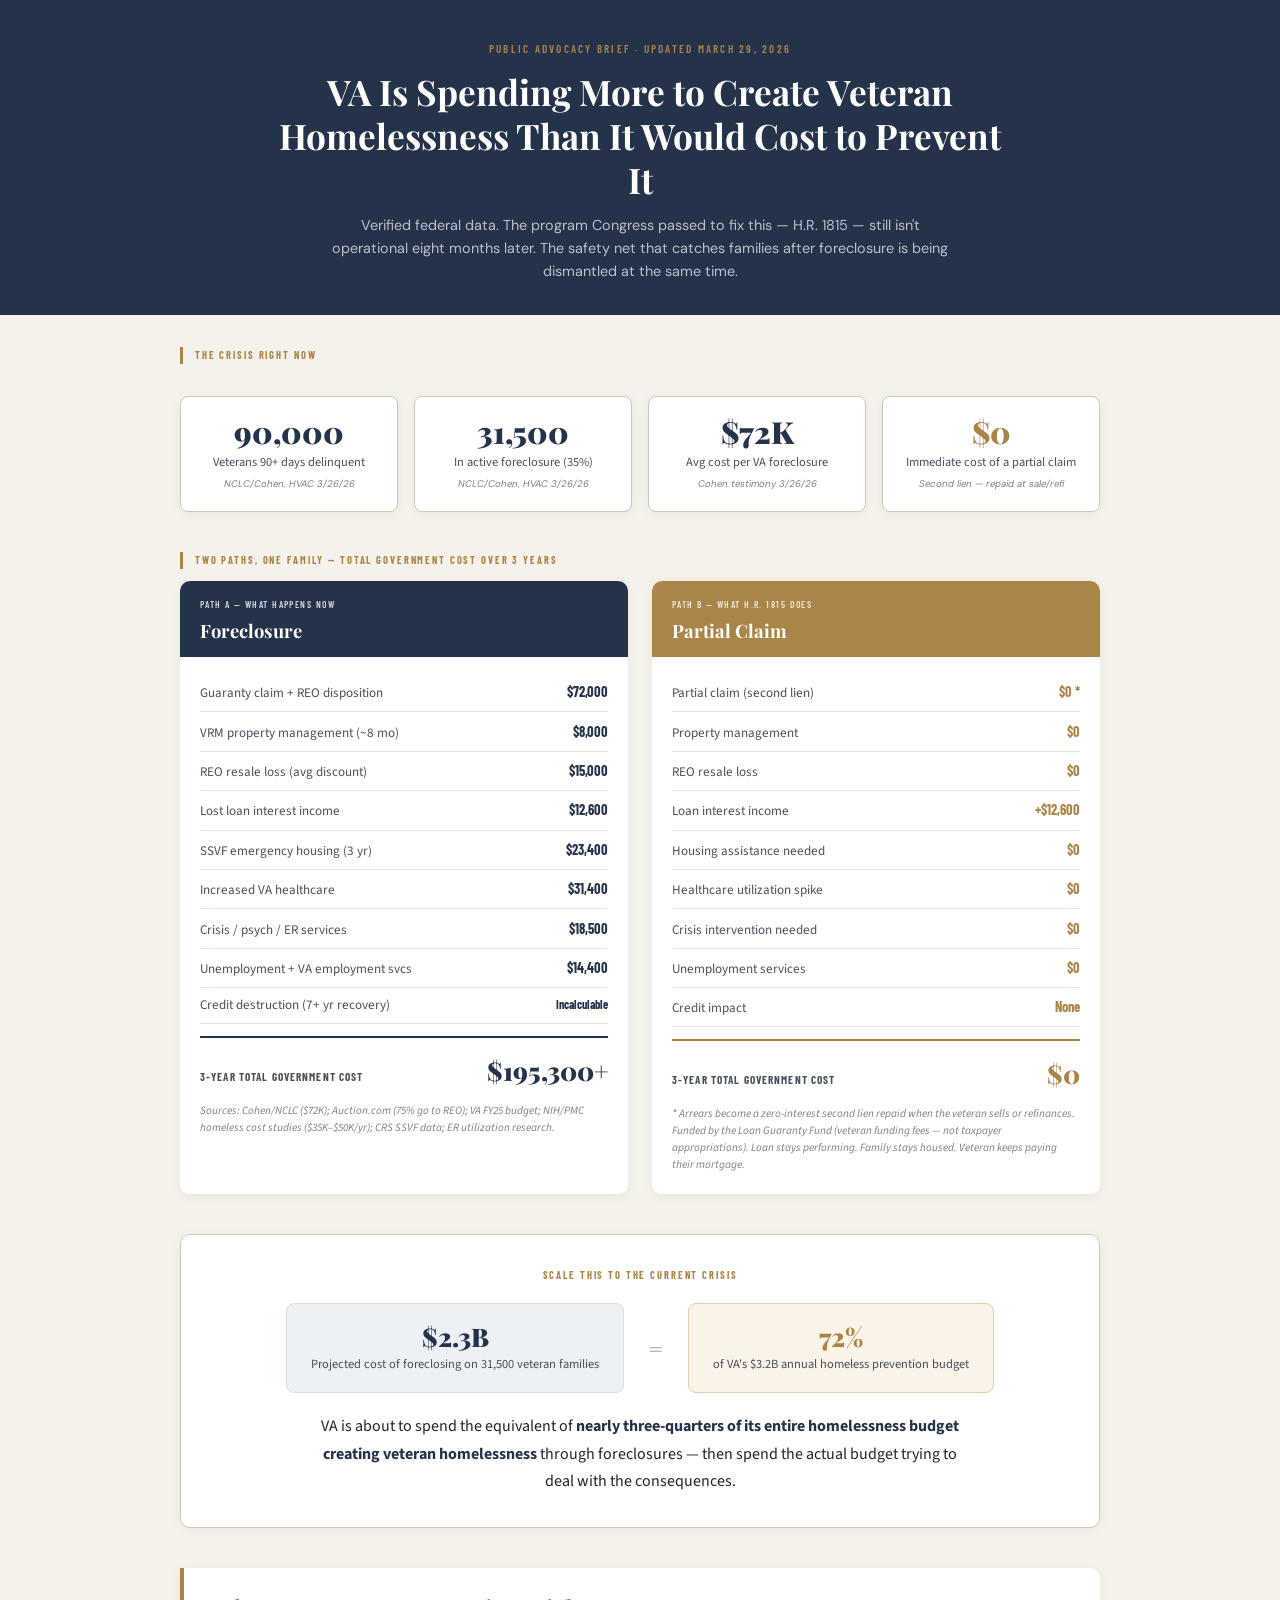
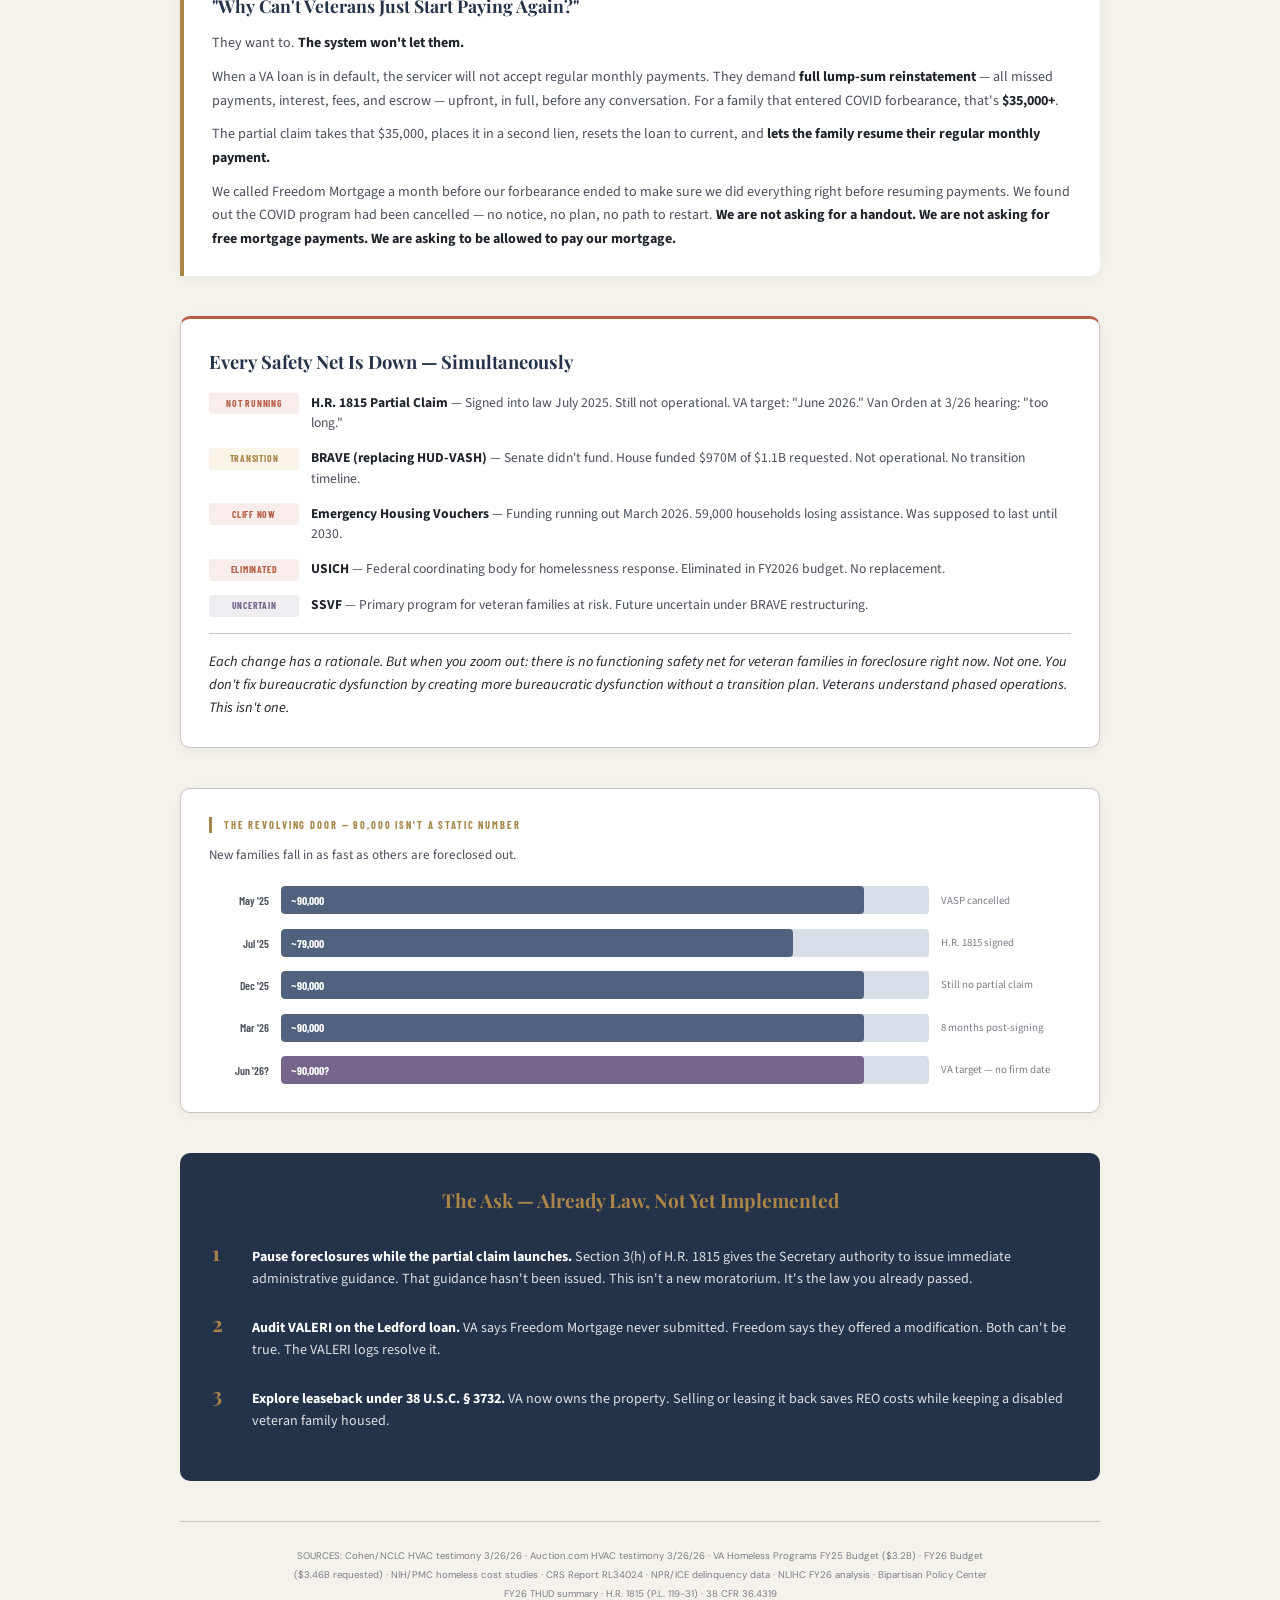
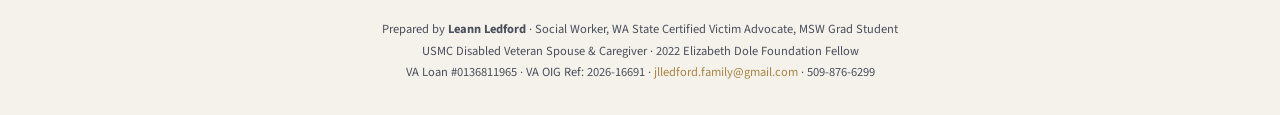
==== fiscal-dashboard.html @ ce1d8ad4 "Add fiscal analysis dashboard and README" ====
<!DOCTYPE html>
<html lang="en">
<head>
<meta charset="UTF-8">
<meta name="viewport" content="width=device-width, initial-scale=1.0">
<title>The Real Cost of VA Foreclosure — Fiscal Analysis</title>
<link href="https://fonts.googleapis.com/css2?family=Playfair+Display:wght@400;700;900&family=Source+Sans+3:wght@400;600;700&family=Barlow+Condensed:wght@500;600;700&family=DM+Sans:wght@400;500;600&display=swap" rel="stylesheet">
<style>
:root {
  /* ChatGPT-recommended palette */
  --bg: #F5F2EB;           /* Warm Paper */
  --white: #FFFFFF;
  --navy: #24324A;          /* Ink Navy */
  --slate: #50627D;         /* Slate */
  --charcoal: #1F232B;      /* Charcoal */
  --plum: #75658A;          /* Dusty Plum */
  --rust: #B65C44;          /* Rust */
  --ochre: #A98547;         /* Ochre */
  --mist: #D8DEE8;          /* Mist */

  /* Derived */
  --text: var(--charcoal);
  --text-mid: #4A4F5C;
  --text-muted: #7A7E88;
  --border: #CCC7BB;
  --card-shadow: 0 2px 12px rgba(0,0,0,0.05);
  --rust-bg: #F8EDEA;
  --ochre-bg: #F9F3E8;
  --plum-bg: #EFEDF2;
  --mist-bg: #EDF0F5;
}
* { margin: 0; padding: 0; box-sizing: border-box; }
body { background: var(--bg); color: var(--text); font-family: 'Source Sans 3', sans-serif; line-height: 1.6; }

/* HEADER */
.header { background: var(--navy); color: white; padding: 2.5rem 1.5rem 2rem; text-align: center; }
.header-kicker { font-family: 'Barlow Condensed', sans-serif; font-size: 0.7rem; font-weight: 600; letter-spacing: 0.2em; text-transform: uppercase; color: var(--ochre); margin-bottom: 0.75rem; }
.header h1 { font-family: 'Playfair Display', serif; font-size: clamp(1.5rem, 3.5vw, 2.2rem); font-weight: 700; line-height: 1.25; max-width: 750px; margin: 0 auto 0.75rem; }
.header-sub { font-family: 'DM Sans', sans-serif; font-size: 0.9rem; color: rgba(255,255,255,0.7); max-width: 620px; margin: 0 auto; }

.container { max-width: 960px; margin: 0 auto; padding: 0 1.25rem; }

.section-label { font-family: 'Barlow Condensed', sans-serif; font-size: 0.65rem; font-weight: 700; letter-spacing: 0.18em; text-transform: uppercase; color: var(--ochre); border-left: 3px solid var(--ochre); padding-left: 0.75rem; margin-bottom: 0.75rem; }

/* STAT CARDS */
.stats-row { display: grid; grid-template-columns: repeat(4, 1fr); gap: 1rem; margin: 2rem 0; }
@media (max-width: 700px) { .stats-row { grid-template-columns: 1fr 1fr; } }
.stat-card { background: var(--white); border: 1px solid var(--border); border-radius: 8px; padding: 1.25rem 1rem; text-align: center; box-shadow: var(--card-shadow); }
.stat-num { font-family: 'Playfair Display', serif; font-size: 1.9rem; font-weight: 900; line-height: 1; margin-bottom: 0.4rem; color: var(--navy); }
.stat-card.highlight .stat-num { color: var(--ochre); }
.stat-desc { font-size: 0.78rem; color: var(--text-mid); line-height: 1.3; }
.stat-src { font-family: 'DM Sans', sans-serif; font-size: 0.6rem; color: var(--text-muted); margin-top: 0.4rem; font-style: italic; }

/* COMPARISON */
.compare-section { margin: 2.5rem 0; }
.compare-grid { display: grid; grid-template-columns: 1fr 1fr; gap: 1.5rem; }
@media (max-width: 700px) { .compare-grid { grid-template-columns: 1fr; } }

.path-card { background: var(--white); border-radius: 10px; box-shadow: var(--card-shadow); overflow: hidden; }
.path-header { padding: 1rem 1.25rem 0.75rem; color: white; }
.path-header.path-a { background: var(--navy); }
.path-header.path-b { background: var(--ochre); }
.path-header-label { font-family: 'Barlow Condensed', sans-serif; font-size: 0.6rem; font-weight: 600; letter-spacing: 0.15em; text-transform: uppercase; opacity: 0.8; }
.path-header h3 { font-family: 'Playfair Display', serif; font-size: 1.15rem; font-weight: 700; margin-top: 0.2rem; }

.path-body { padding: 1rem 1.25rem 1.25rem; }
.line-item { display: flex; justify-content: space-between; align-items: baseline; padding: 0.45rem 0; border-bottom: 1px solid #E8E4DB; font-size: 0.82rem; }
.line-item:last-of-type { border-bottom: none; }
.line-label { color: var(--text-mid); flex: 1; padding-right: 0.5rem; }
.line-val { font-family: 'Barlow Condensed', sans-serif; font-weight: 700; font-size: 0.9rem; white-space: nowrap; color: var(--navy); }
.line-val.solution { color: var(--ochre); }

.path-total { margin-top: 0.75rem; padding-top: 0.75rem; display: flex; justify-content: space-between; align-items: baseline; border-top: 2px solid var(--navy); }
.path-total.solution-border { border-top-color: var(--ochre); }
.total-label { font-family: 'Barlow Condensed', sans-serif; font-size: 0.7rem; font-weight: 700; letter-spacing: 0.1em; text-transform: uppercase; color: var(--text-mid); }
.total-num { font-family: 'Playfair Display', serif; font-size: 1.6rem; font-weight: 900; color: var(--navy); }
.total-num.alt { color: var(--ochre); }

.path-note { margin-top: 0.75rem; font-size: 0.7rem; color: var(--text-muted); line-height: 1.5; font-style: italic; }

/* SCALE */
.scale-card { background: var(--white); border: 1px solid var(--border); border-radius: 10px; padding: 2rem; margin: 2.5rem 0; text-align: center; box-shadow: var(--card-shadow); }
.scale-row { display: flex; align-items: center; justify-content: center; gap: 1.5rem; margin: 1.25rem 0; flex-wrap: wrap; }
.scale-box { padding: 1.25rem 1.5rem; border-radius: 8px; min-width: 200px; }
.scale-box.cost { background: var(--mist-bg); border: 1px solid var(--mist); }
.scale-box.budget { background: var(--ochre-bg); border: 1px solid #E0CFA8; }
.scale-box .stat-num { font-size: 1.6rem; }
.scale-box.cost .stat-num { color: var(--navy); }
.scale-box.budget .stat-num { color: var(--ochre); }
.scale-box .stat-desc { margin-top: 0.3rem; font-size: 0.78rem; color: var(--text-mid); }
.scale-equals { font-family: 'Playfair Display', serif; font-size: 1.5rem; color: var(--text-muted); }
.scale-punchline { font-size: 1rem; color: var(--text); max-width: 640px; margin: 1rem auto 0; line-height: 1.7; }
.scale-punchline strong { color: var(--navy); }

/* CALLOUT */
.callout { background: var(--white); border-left: 4px solid var(--ochre); border-radius: 0 10px 10px 0; padding: 1.5rem 1.75rem; margin: 2.5rem 0; box-shadow: var(--card-shadow); }
.callout h3 { font-family: 'Playfair Display', serif; font-size: 1.1rem; color: var(--navy); margin-bottom: 0.75rem; }
.callout p { font-size: 0.88rem; color: var(--text-mid); line-height: 1.7; margin-bottom: 0.6rem; }
.callout p:last-child { margin-bottom: 0; }
.callout strong { color: var(--text); }

/* SAFETY NET COLLAPSE */
.collapse-card { background: var(--white); border: 1px solid var(--border); border-top: 3px solid var(--rust); border-radius: 10px; padding: 1.75rem; margin: 2.5rem 0; box-shadow: var(--card-shadow); }
.collapse-card h3 { font-family: 'Playfair Display', serif; font-size: 1.15rem; color: var(--navy); margin-bottom: 1rem; }
.collapse-item { display: flex; gap: 0.75rem; margin-bottom: 0.9rem; align-items: baseline; }
.collapse-status { font-family: 'Barlow Condensed', sans-serif; font-size: 0.6rem; font-weight: 700; letter-spacing: 0.08em; text-transform: uppercase; padding: 0.2rem 0.5rem; border-radius: 3px; white-space: nowrap; min-width: 90px; text-align: center; }
.status-critical { background: var(--rust-bg); color: var(--rust); }
.status-gap { background: var(--ochre-bg); color: var(--ochre); }
.status-uncertain { background: var(--plum-bg); color: var(--plum); }
.collapse-text { font-size: 0.85rem; color: var(--text-mid); line-height: 1.5; }
.collapse-text strong { color: var(--text); }
.collapse-bottom { margin-top: 1rem; padding-top: 1rem; border-top: 1px solid var(--border); font-size: 0.9rem; color: var(--text); line-height: 1.6; font-style: italic; }

/* REVOLVING DOOR */
.revolving-card { background: var(--white); border: 1px solid var(--border); border-radius: 10px; padding: 1.75rem; margin: 2.5rem 0; box-shadow: var(--card-shadow); }
.bar-row { display: flex; align-items: center; gap: 0.75rem; margin-bottom: 0.9rem; }
.bar-row:last-child { margin-bottom: 0; }
.bar-date { font-family: 'Barlow Condensed', sans-serif; font-size: 0.72rem; font-weight: 600; color: var(--text-mid); min-width: 60px; text-align: right; }
.bar-track { flex: 1; height: 28px; background: var(--mist); border-radius: 4px; overflow: hidden; }
.bar-fill { height: 100%; border-radius: 4px; display: flex; align-items: center; padding-left: 0.6rem; font-family: 'Barlow Condensed', sans-serif; font-size: 0.72rem; font-weight: 700; color: var(--white); background: var(--slate); }
.bar-fill.pending { background: var(--plum); }
.bar-event { font-size: 0.68rem; color: var(--text-muted); min-width: 130px; }

/* THE ASK */
.ask-card { background: var(--navy); color: white; border-radius: 10px; padding: 2rem; margin: 2.5rem 0; }
.ask-card h3 { font-family: 'Playfair Display', serif; font-size: 1.2rem; color: var(--ochre); margin-bottom: 1.25rem; text-align: center; }
.ask-item { display: flex; gap: 0.75rem; margin-bottom: 1rem; align-items: baseline; }
.ask-num { font-family: 'Playfair Display', serif; font-size: 1.3rem; font-weight: 700; color: var(--ochre); min-width: 1.75rem; }
.ask-text { font-size: 0.88rem; color: rgba(255,255,255,0.85); line-height: 1.6; }
.ask-text strong { color: var(--white); }

/* FOOTER */
.footer { border-top: 1px solid var(--border); margin-top: 2.5rem; padding: 1.5rem 0 2rem; text-align: center; }
.footer-sources { font-family: 'DM Sans', sans-serif; font-size: 0.6rem; color: var(--text-muted); line-height: 2; max-width: 700px; margin: 0 auto 1rem; }
.footer-id { font-size: 0.78rem; color: var(--text-mid); line-height: 1.7; }
.footer-id a { color: var(--ochre); text-decoration: none; }
</style>
</head>
<body>

<div class="header">
  <div class="header-kicker">Public Advocacy Brief · Updated March 29, 2026</div>
  <h1>VA Is Spending More to Create Veteran Homelessness Than It Would Cost to Prevent It</h1>
  <p class="header-sub">Verified federal data. The program Congress passed to fix this — H.R. 1815 — still isn't operational eight months later. The safety net that catches families after foreclosure is being dismantled at the same time.</p>
</div>

<div class="container">

  <div class="section-label" style="margin-top:2rem">The Crisis Right Now</div>
  <div class="stats-row">
    <div class="stat-card"><div class="stat-num">90,000</div><div class="stat-desc">Veterans 90+ days delinquent</div><div class="stat-src">NCLC/Cohen, HVAC 3/26/26</div></div>
    <div class="stat-card"><div class="stat-num">31,500</div><div class="stat-desc">In active foreclosure (35%)</div><div class="stat-src">NCLC/Cohen, HVAC 3/26/26</div></div>
    <div class="stat-card"><div class="stat-num">$72K</div><div class="stat-desc">Avg cost per VA foreclosure</div><div class="stat-src">Cohen testimony 3/26/26</div></div>
    <div class="stat-card highlight"><div class="stat-num">$0</div><div class="stat-desc">Immediate cost of a partial claim</div><div class="stat-src">Second lien — repaid at sale/refi</div></div>
  </div>

  <div class="compare-section">
    <div class="section-label">Two Paths, One Family — Total Government Cost Over 3 Years</div>
    <div class="compare-grid">
      <div class="path-card">
        <div class="path-header path-a"><div class="path-header-label">Path A — What Happens Now</div><h3>Foreclosure</h3></div>
        <div class="path-body">
          <div class="line-item"><span class="line-label">Guaranty claim + REO disposition</span><span class="line-val">$72,000</span></div>
          <div class="line-item"><span class="line-label">VRM property management (~8 mo)</span><span class="line-val">$8,000</span></div>
          <div class="line-item"><span class="line-label">REO resale loss (avg discount)</span><span class="line-val">$15,000</span></div>
          <div class="line-item"><span class="line-label">Lost loan interest income</span><span class="line-val">$12,600</span></div>
          <div class="line-item"><span class="line-label">SSVF emergency housing (3 yr)</span><span class="line-val">$23,400</span></div>
          <div class="line-item"><span class="line-label">Increased VA healthcare</span><span class="line-val">$31,400</span></div>
          <div class="line-item"><span class="line-label">Crisis / psych / ER services</span><span class="line-val">$18,500</span></div>
          <div class="line-item"><span class="line-label">Unemployment + VA employment svcs</span><span class="line-val">$14,400</span></div>
          <div class="line-item"><span class="line-label">Credit destruction (7+ yr recovery)</span><span class="line-val" style="font-size:0.75rem">Incalculable</span></div>
          <div class="path-total"><span class="total-label">3-Year Total Government Cost</span><span class="total-num">$195,300+</span></div>
          <p class="path-note">Sources: Cohen/NCLC ($72K); Auction.com (75% go to REO); VA FY25 budget; NIH/PMC homeless cost studies ($35K–$50K/yr); CRS SSVF data; ER utilization research.</p>
        </div>
      </div>
      <div class="path-card">
        <div class="path-header path-b"><div class="path-header-label">Path B — What H.R. 1815 Does</div><h3>Partial Claim</h3></div>
        <div class="path-body">
          <div class="line-item"><span class="line-label">Partial claim (second lien)</span><span class="line-val solution">$0 *</span></div>
          <div class="line-item"><span class="line-label">Property management</span><span class="line-val solution">$0</span></div>
          <div class="line-item"><span class="line-label">REO resale loss</span><span class="line-val solution">$0</span></div>
          <div class="line-item"><span class="line-label">Loan interest income</span><span class="line-val solution">+$12,600</span></div>
          <div class="line-item"><span class="line-label">Housing assistance needed</span><span class="line-val solution">$0</span></div>
          <div class="line-item"><span class="line-label">Healthcare utilization spike</span><span class="line-val solution">$0</span></div>
          <div class="line-item"><span class="line-label">Crisis intervention needed</span><span class="line-val solution">$0</span></div>
          <div class="line-item"><span class="line-label">Unemployment services</span><span class="line-val solution">$0</span></div>
          <div class="line-item"><span class="line-label">Credit impact</span><span class="line-val solution">None</span></div>
          <div class="path-total solution-border"><span class="total-label">3-Year Total Government Cost</span><span class="total-num alt">$0</span></div>
          <p class="path-note">* Arrears become a zero-interest second lien repaid when the veteran sells or refinances. Funded by the Loan Guaranty Fund (veteran funding fees — not taxpayer appropriations). Loan stays performing. Family stays housed. Veteran keeps paying their mortgage.</p>
        </div>
      </div>
    </div>
  </div>

  <div class="scale-card">
    <div class="section-label" style="border:none; padding:0; text-align:center">Scale This to the Current Crisis</div>
    <div class="scale-row">
      <div class="scale-box cost"><div class="stat-num">$2.3B</div><div class="stat-desc">Projected cost of foreclosing on 31,500 veteran families</div></div>
      <div class="scale-equals">=</div>
      <div class="scale-box budget"><div class="stat-num">72%</div><div class="stat-desc">of VA's $3.2B annual homeless prevention budget</div></div>
    </div>
    <p class="scale-punchline">VA is about to spend the equivalent of <strong>nearly three-quarters of its entire homelessness budget creating veteran homelessness</strong> through foreclosures — then spend the actual budget trying to deal with the consequences.</p>
  </div>

  <div class="callout">
    <h3>"Why Can't Veterans Just Start Paying Again?"</h3>
    <p>They want to. <strong>The system won't let them.</strong></p>
    <p>When a VA loan is in default, the servicer will not accept regular monthly payments. They demand <strong>full lump-sum reinstatement</strong> — all missed payments, interest, fees, and escrow — upfront, in full, before any conversation. For a family that entered COVID forbearance, that's <strong>$35,000+</strong>.</p>
    <p>The partial claim takes that $35,000, places it in a second lien, resets the loan to current, and <strong>lets the family resume their regular monthly payment.</strong></p>
    <p>We called Freedom Mortgage a month before our forbearance ended to make sure we did everything right before resuming payments. We found out the COVID program had been cancelled — no notice, no plan, no path to restart. <strong>We are not asking for a handout. We are not asking for free mortgage payments. We are asking to be allowed to pay our mortgage.</strong></p>
  </div>

  <div class="collapse-card">
    <h3>Every Safety Net Is Down — Simultaneously</h3>
    <div class="collapse-item"><span class="collapse-status status-critical">Not Running</span><span class="collapse-text"><strong>H.R. 1815 Partial Claim</strong> — Signed into law July 2025. Still not operational. VA target: "June 2026." Van Orden at 3/26 hearing: "too long."</span></div>
    <div class="collapse-item"><span class="collapse-status status-gap">Transition</span><span class="collapse-text"><strong>BRAVE (replacing HUD-VASH)</strong> — Senate didn't fund. House funded $970M of $1.1B requested. Not operational. No transition timeline.</span></div>
    <div class="collapse-item"><span class="collapse-status status-critical">Cliff Now</span><span class="collapse-text"><strong>Emergency Housing Vouchers</strong> — Funding running out March 2026. 59,000 households losing assistance. Was supposed to last until 2030.</span></div>
    <div class="collapse-item"><span class="collapse-status status-critical">Eliminated</span><span class="collapse-text"><strong>USICH</strong> — Federal coordinating body for homelessness response. Eliminated in FY2026 budget. No replacement.</span></div>
    <div class="collapse-item"><span class="collapse-status status-uncertain">Uncertain</span><span class="collapse-text"><strong>SSVF</strong> — Primary program for veteran families at risk. Future uncertain under BRAVE restructuring.</span></div>
    <div class="collapse-bottom">Each change has a rationale. But when you zoom out: there is no functioning safety net for veteran families in foreclosure right now. Not one. You don't fix bureaucratic dysfunction by creating more bureaucratic dysfunction without a transition plan. Veterans understand phased operations. This isn't one.</div>
  </div>

  <div class="revolving-card">
    <div class="section-label">The Revolving Door — 90,000 Isn't a Static Number</div>
    <p style="font-size:0.82rem;color:var(--text-mid);margin-bottom:1.25rem;">New families fall in as fast as others are foreclosed out.</p>
    <div class="bar-row"><span class="bar-date">May '25</span><div class="bar-track"><div class="bar-fill" style="width:90%">~90,000</div></div><span class="bar-event">VASP cancelled</span></div>
    <div class="bar-row"><span class="bar-date">Jul '25</span><div class="bar-track"><div class="bar-fill" style="width:79%">~79,000</div></div><span class="bar-event">H.R. 1815 signed</span></div>
    <div class="bar-row"><span class="bar-date">Dec '25</span><div class="bar-track"><div class="bar-fill" style="width:90%">~90,000</div></div><span class="bar-event">Still no partial claim</span></div>
    <div class="bar-row"><span class="bar-date">Mar '26</span><div class="bar-track"><div class="bar-fill" style="width:90%">~90,000</div></div><span class="bar-event">8 months post-signing</span></div>
    <div class="bar-row"><span class="bar-date">Jun '26?</span><div class="bar-track"><div class="bar-fill pending" style="width:90%">~90,000?</div></div><span class="bar-event">VA target — no firm date</span></div>
  </div>

  <div class="ask-card">
    <h3>The Ask — Already Law, Not Yet Implemented</h3>
    <div class="ask-item"><span class="ask-num">1</span><span class="ask-text"><strong>Pause foreclosures while the partial claim launches.</strong> Section 3(h) of H.R. 1815 gives the Secretary authority to issue immediate administrative guidance. That guidance hasn't been issued. This isn't a new moratorium. It's the law you already passed.</span></div>
    <div class="ask-item"><span class="ask-num">2</span><span class="ask-text"><strong>Audit VALERI on the Ledford loan.</strong> VA says Freedom Mortgage never submitted. Freedom says they offered a modification. Both can't be true. The VALERI logs resolve it.</span></div>
    <div class="ask-item"><span class="ask-num">3</span><span class="ask-text"><strong>Explore leaseback under 38 U.S.C. § 3732.</strong> VA now owns the property. Selling or leasing it back saves REO costs while keeping a disabled veteran family housed.</span></div>
  </div>

  <div class="footer">
    <div class="footer-sources">SOURCES: Cohen/NCLC HVAC testimony 3/26/26 · Auction.com HVAC testimony 3/26/26 · VA Homeless Programs FY25 Budget ($3.2B) · FY26 Budget ($3.46B requested) · NIH/PMC homeless cost studies · CRS Report RL34024 · NPR/ICE delinquency data · NLIHC FY26 analysis · Bipartisan Policy Center FY26 THUD summary · H.R. 1815 (P.L. 119-31) · 38 CFR 36.4319</div>
    <p class="footer-id">Prepared by <strong>Leann Ledford</strong> · Social Worker, WA State Certified Victim Advocate, MSW Grad Student<br>USMC Disabled Veteran Spouse & Caregiver · 2022 Elizabeth Dole Foundation Fellow<br>VA Loan #0136811965 · VA OIG Ref: 2026-16691 · <a href="mailto:jlledford.family@gmail.com">jlledford.family@gmail.com</a> · 509-876-6299</p>
  </div>

</div>
</body>
</html>
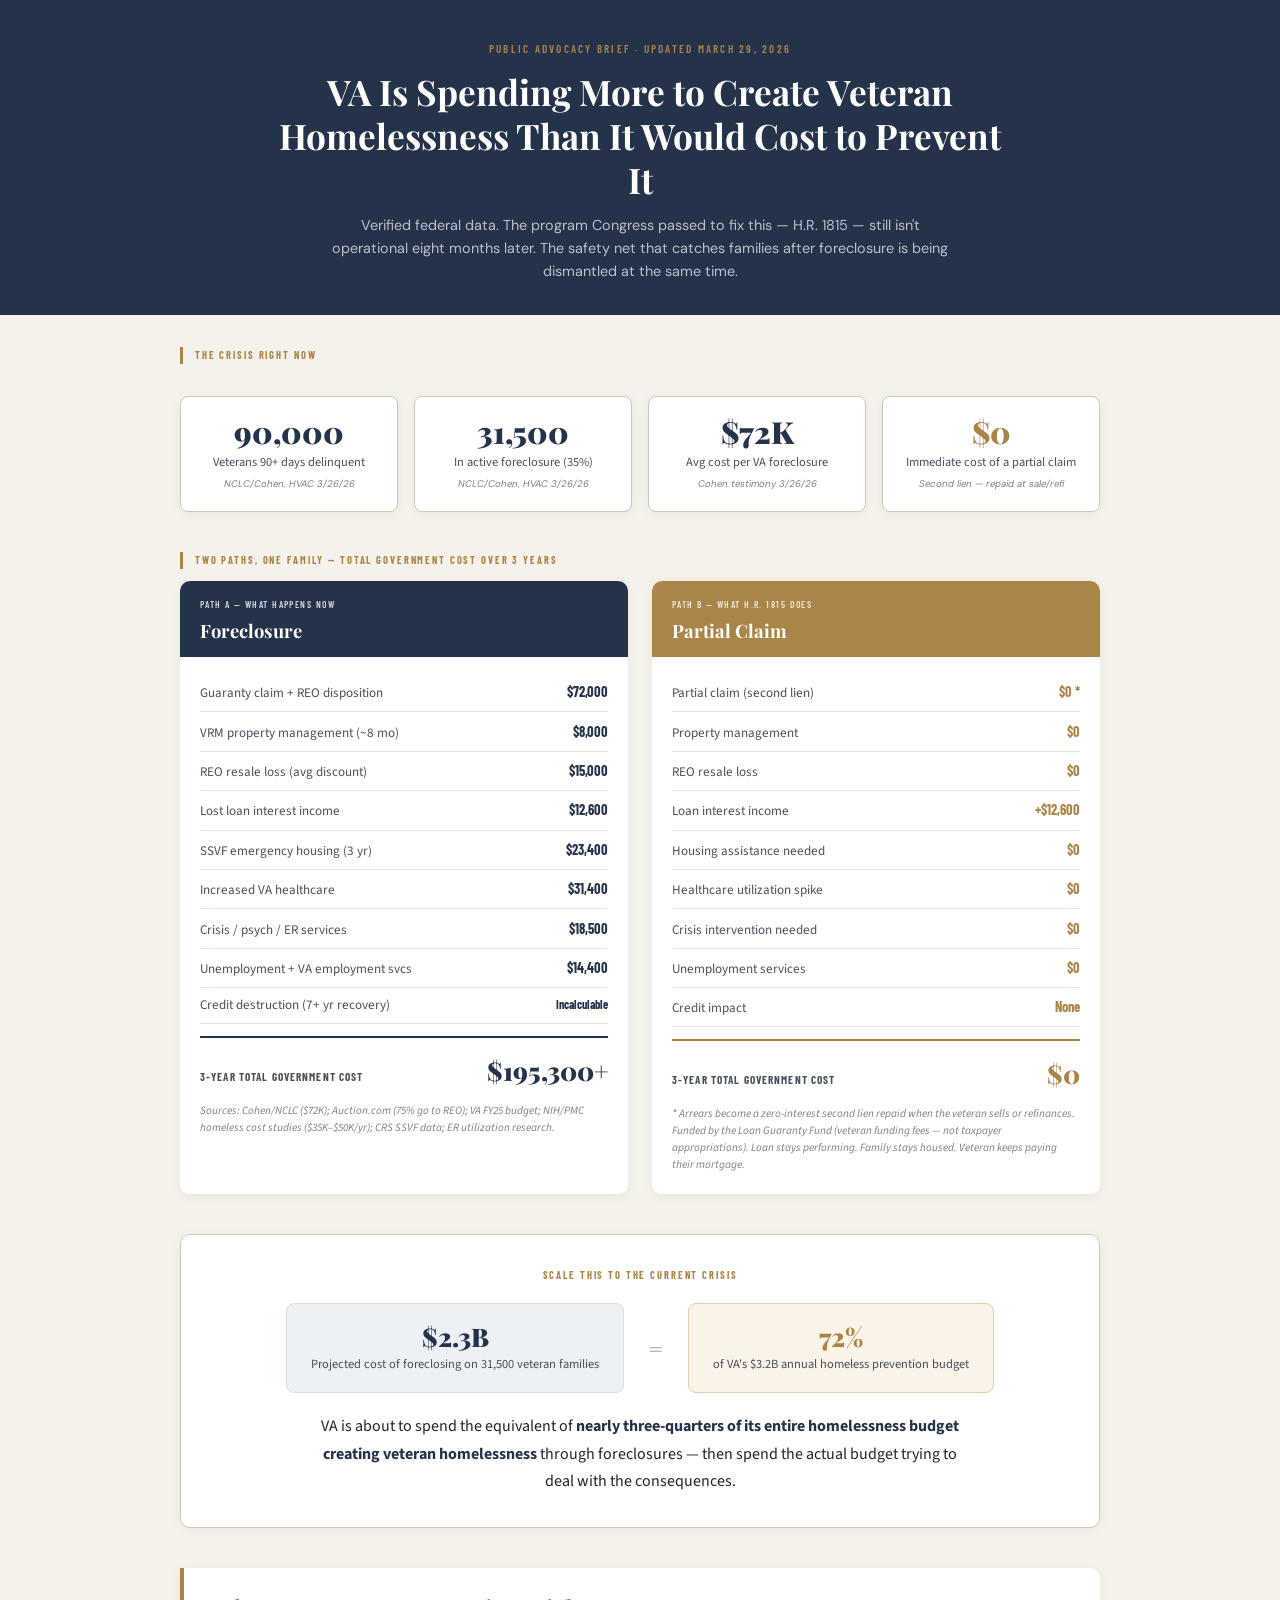
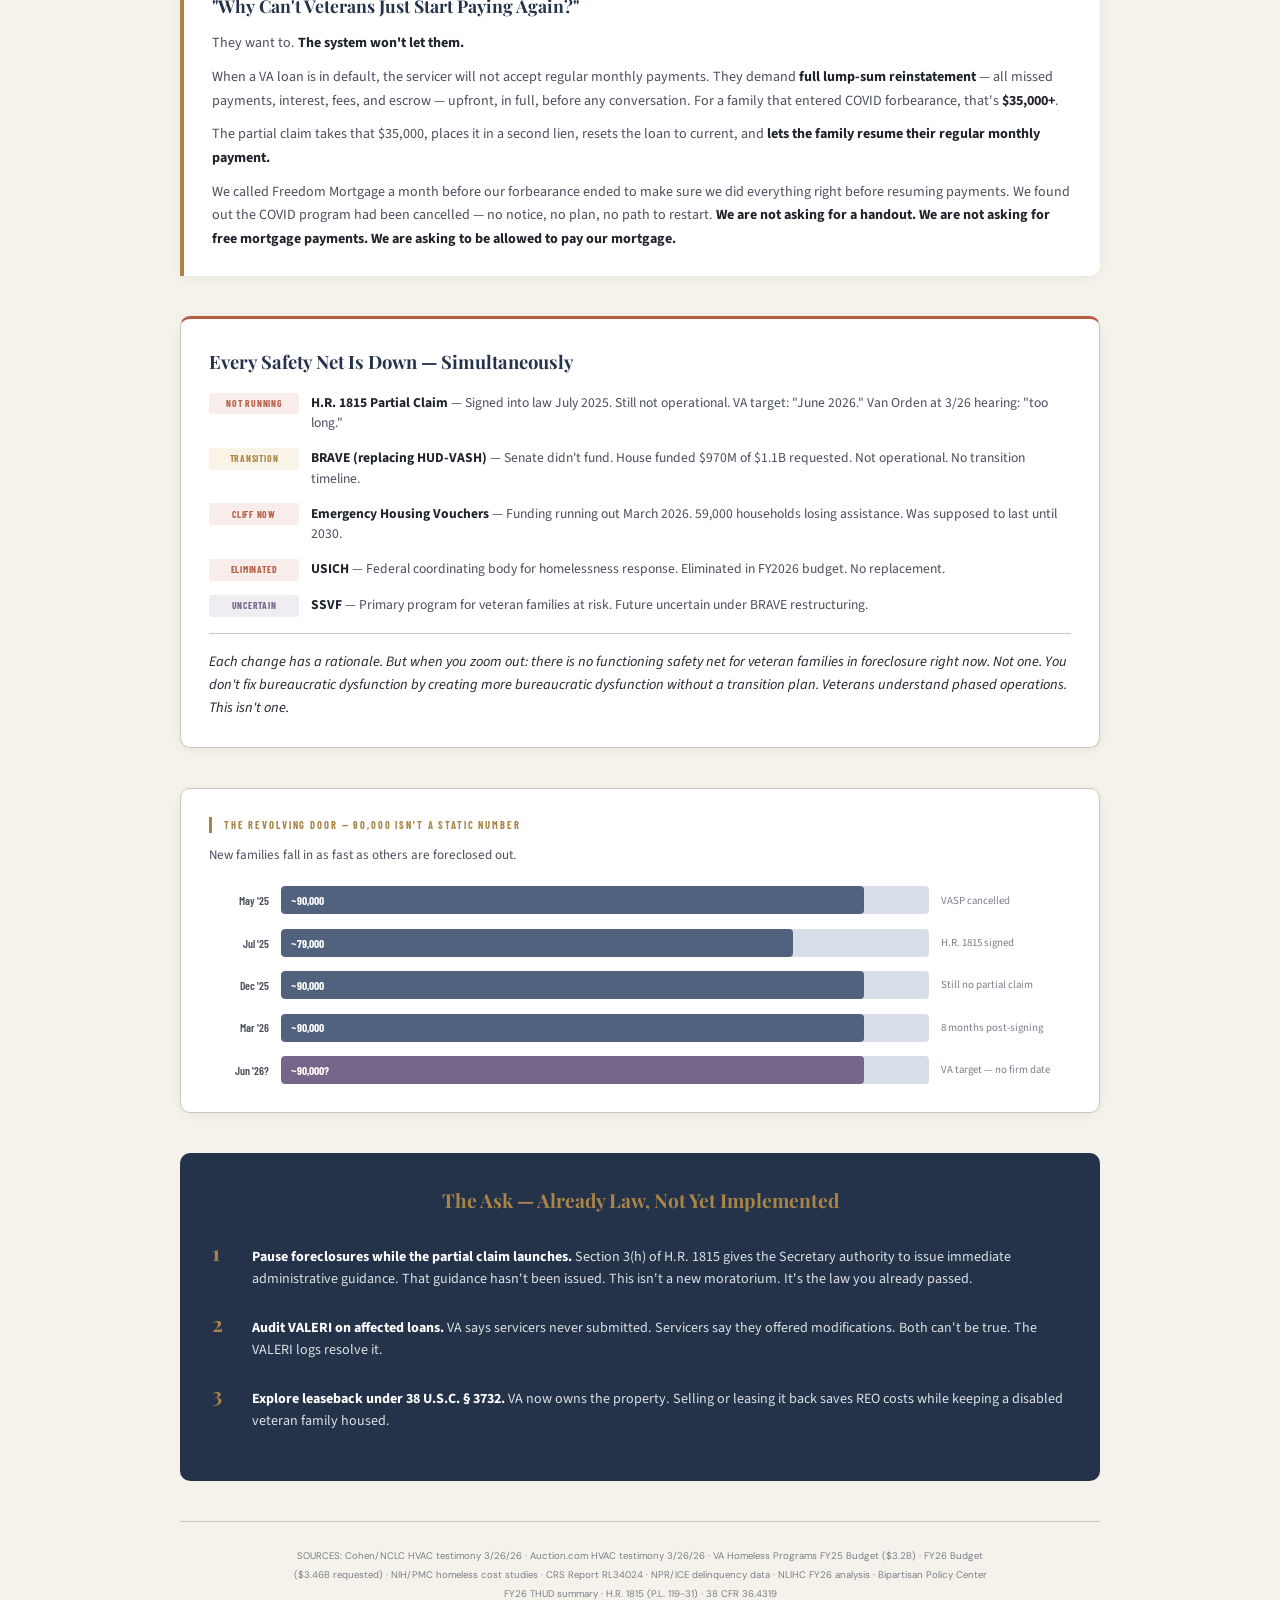
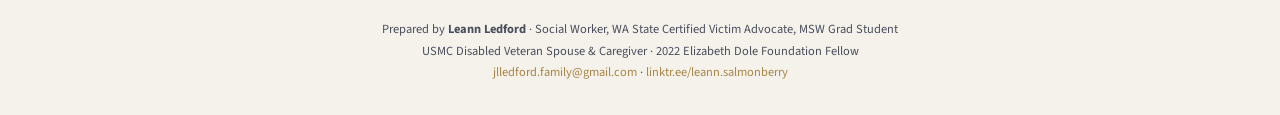
==== commit 758e9132: "Remove phone number, loan number, OIG ref from public dashboard" ====
--- a/fiscal-dashboard.html
+++ b/fiscal-dashboard.html
@@ -233,13 +233,13 @@
   <div class="ask-card">
     <h3>The Ask — Already Law, Not Yet Implemented</h3>
     <div class="ask-item"><span class="ask-num">1</span><span class="ask-text"><strong>Pause foreclosures while the partial claim launches.</strong> Section 3(h) of H.R. 1815 gives the Secretary authority to issue immediate administrative guidance. That guidance hasn't been issued. This isn't a new moratorium. It's the law you already passed.</span></div>
-    <div class="ask-item"><span class="ask-num">2</span><span class="ask-text"><strong>Audit VALERI on the Ledford loan.</strong> VA says Freedom Mortgage never submitted. Freedom says they offered a modification. Both can't be true. The VALERI logs resolve it.</span></div>
+    <div class="ask-item"><span class="ask-num">2</span><span class="ask-text"><strong>Audit VALERI on affected loans.</strong> VA says servicers never submitted. Servicers say they offered modifications. Both can't be true. The VALERI logs resolve it.</span></div>
     <div class="ask-item"><span class="ask-num">3</span><span class="ask-text"><strong>Explore leaseback under 38 U.S.C. § 3732.</strong> VA now owns the property. Selling or leasing it back saves REO costs while keeping a disabled veteran family housed.</span></div>
   </div>
 
   <div class="footer">
     <div class="footer-sources">SOURCES: Cohen/NCLC HVAC testimony 3/26/26 · Auction.com HVAC testimony 3/26/26 · VA Homeless Programs FY25 Budget ($3.2B) · FY26 Budget ($3.46B requested) · NIH/PMC homeless cost studies · CRS Report RL34024 · NPR/ICE delinquency data · NLIHC FY26 analysis · Bipartisan Policy Center FY26 THUD summary · H.R. 1815 (P.L. 119-31) · 38 CFR 36.4319</div>
-    <p class="footer-id">Prepared by <strong>Leann Ledford</strong> · Social Worker, WA State Certified Victim Advocate, MSW Grad Student<br>USMC Disabled Veteran Spouse & Caregiver · 2022 Elizabeth Dole Foundation Fellow<br>VA Loan #0136811965 · VA OIG Ref: 2026-16691 · <a href="mailto:jlledford.family@gmail.com">jlledford.family@gmail.com</a> · 509-876-6299</p>
+    <p class="footer-id">Prepared by <strong>Leann Ledford</strong> · Social Worker, WA State Certified Victim Advocate, MSW Grad Student<br>USMC Disabled Veteran Spouse & Caregiver · 2022 Elizabeth Dole Foundation Fellow<br><a href="mailto:jlledford.family@gmail.com">jlledford.family@gmail.com</a> · <a href="https://linktr.ee/leann.salmonberry">linktr.ee/leann.salmonberry</a></p>
   </div>
 
 </div>
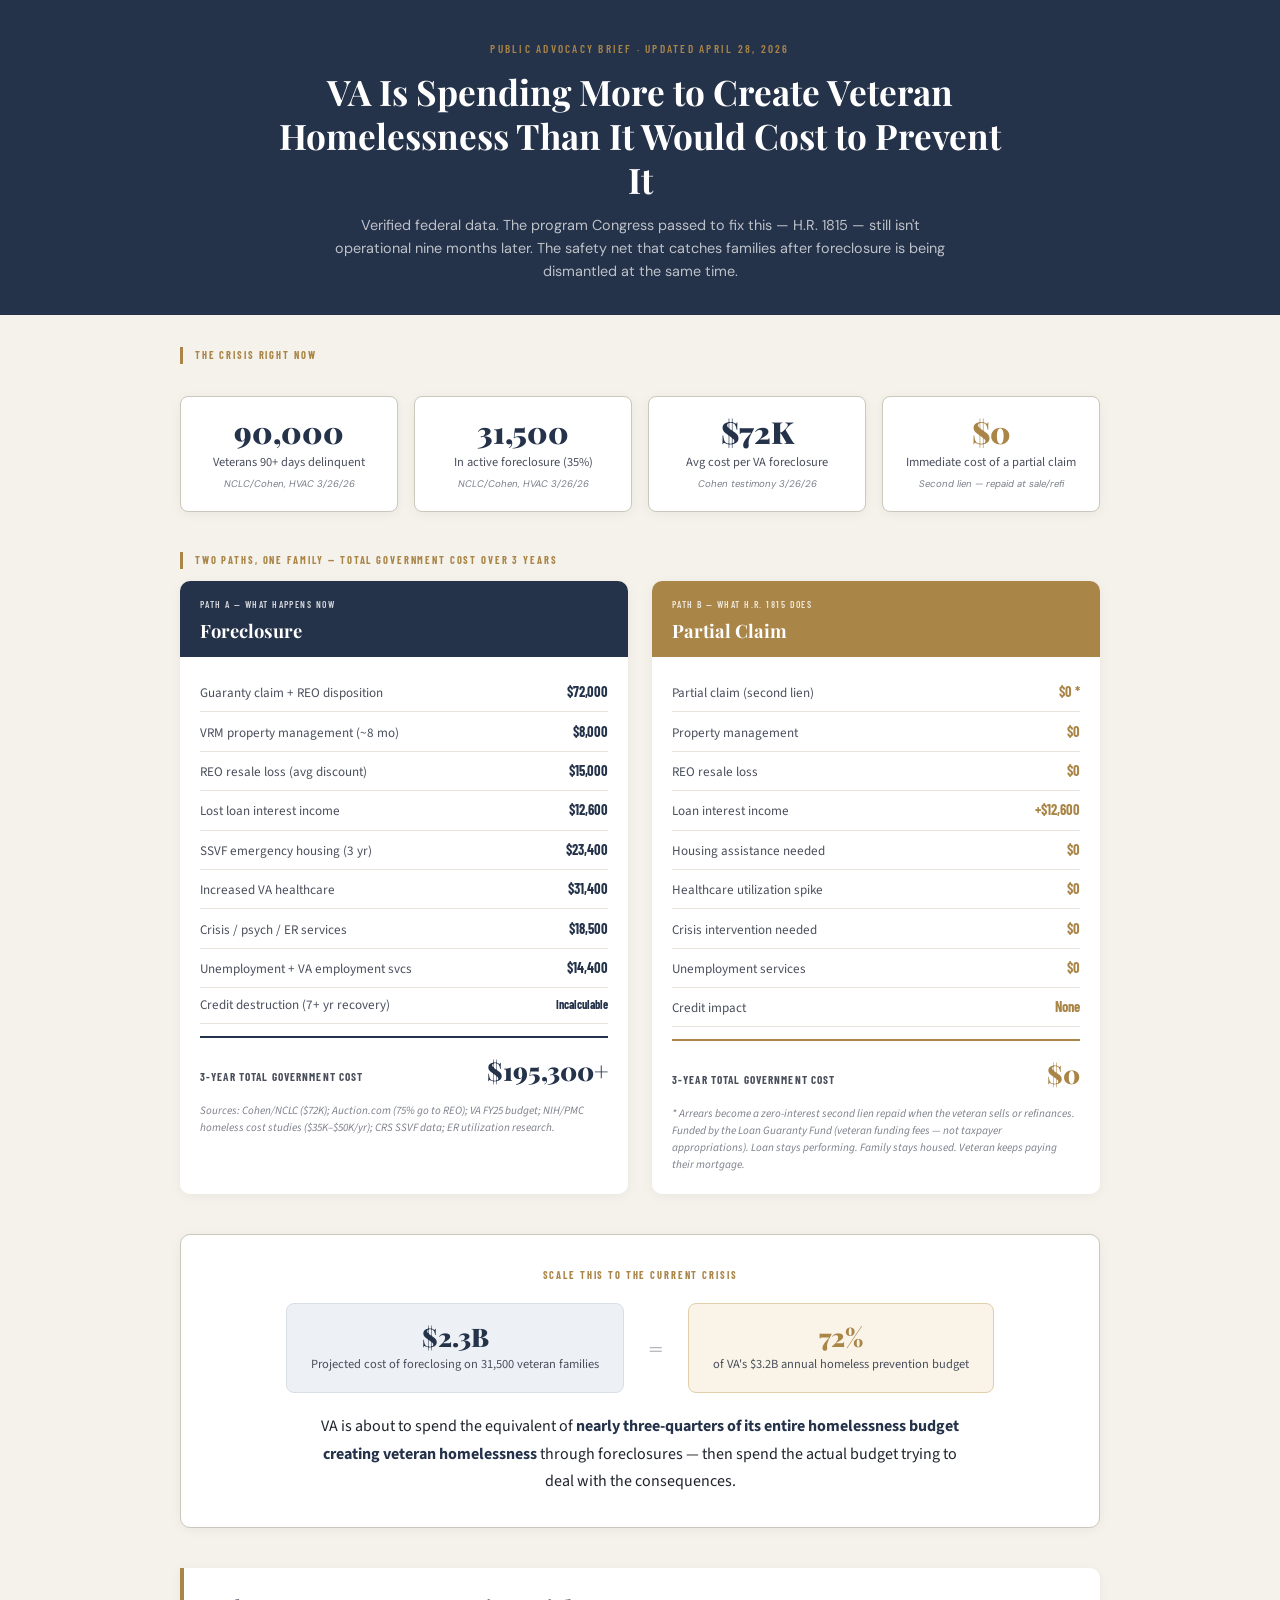
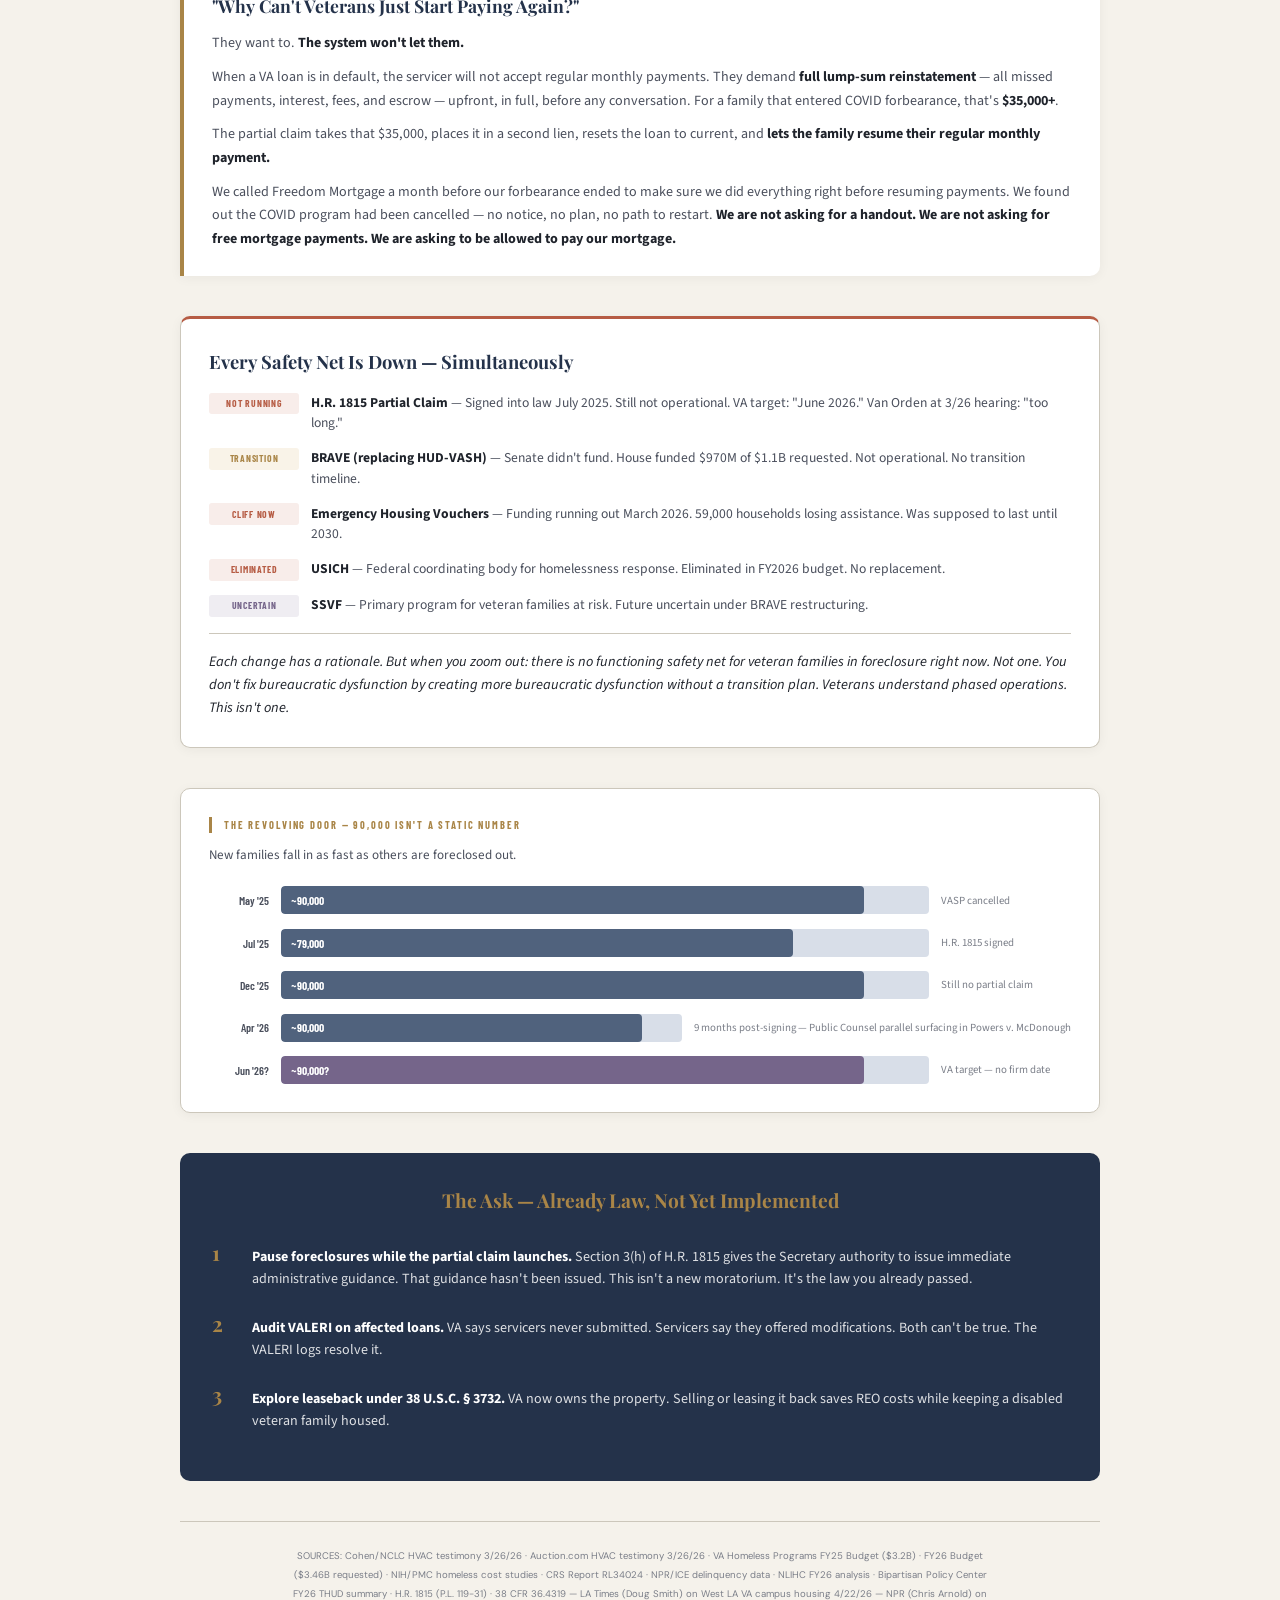
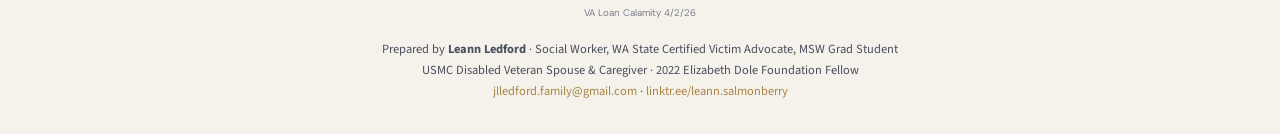
==== commit ebcb20ab: "April 28 update: 9 months post-signing, Powers v. McDonough callout, refreshed sources" ====
--- a/fiscal-dashboard.html
+++ b/fiscal-dashboard.html
@@ -139,9 +139,9 @@
 <body>
 
 <div class="header">
-  <div class="header-kicker">Public Advocacy Brief · Updated March 29, 2026</div>
+  <div class="header-kicker">Public Advocacy Brief · Updated April 28, 2026</div>
   <h1>VA Is Spending More to Create Veteran Homelessness Than It Would Cost to Prevent It</h1>
-  <p class="header-sub">Verified federal data. The program Congress passed to fix this — H.R. 1815 — still isn't operational eight months later. The safety net that catches families after foreclosure is being dismantled at the same time.</p>
+  <p class="header-sub">Verified federal data. The program Congress passed to fix this — H.R. 1815 — still isn't operational nine months later. The safety net that catches families after foreclosure is being dismantled at the same time.</p>
 </div>
 
 <div class="container">
@@ -226,7 +226,7 @@
     <div class="bar-row"><span class="bar-date">May '25</span><div class="bar-track"><div class="bar-fill" style="width:90%">~90,000</div></div><span class="bar-event">VASP cancelled</span></div>
     <div class="bar-row"><span class="bar-date">Jul '25</span><div class="bar-track"><div class="bar-fill" style="width:79%">~79,000</div></div><span class="bar-event">H.R. 1815 signed</span></div>
     <div class="bar-row"><span class="bar-date">Dec '25</span><div class="bar-track"><div class="bar-fill" style="width:90%">~90,000</div></div><span class="bar-event">Still no partial claim</span></div>
-    <div class="bar-row"><span class="bar-date">Mar '26</span><div class="bar-track"><div class="bar-fill" style="width:90%">~90,000</div></div><span class="bar-event">8 months post-signing</span></div>
+    <div class="bar-row"><span class="bar-date">Apr '26</span><div class="bar-track"><div class="bar-fill" style="width:90%">~90,000</div></div><span class="bar-event">9 months post-signing  —  Public Counsel parallel surfacing in Powers v. McDonough</span></div>
     <div class="bar-row"><span class="bar-date">Jun '26?</span><div class="bar-track"><div class="bar-fill pending" style="width:90%">~90,000?</div></div><span class="bar-event">VA target — no firm date</span></div>
   </div>
 
@@ -238,7 +238,7 @@
   </div>
 
   <div class="footer">
-    <div class="footer-sources">SOURCES: Cohen/NCLC HVAC testimony 3/26/26 · Auction.com HVAC testimony 3/26/26 · VA Homeless Programs FY25 Budget ($3.2B) · FY26 Budget ($3.46B requested) · NIH/PMC homeless cost studies · CRS Report RL34024 · NPR/ICE delinquency data · NLIHC FY26 analysis · Bipartisan Policy Center FY26 THUD summary · H.R. 1815 (P.L. 119-31) · 38 CFR 36.4319</div>
+    <div class="footer-sources">SOURCES: Cohen/NCLC HVAC testimony 3/26/26 · Auction.com HVAC testimony 3/26/26 · VA Homeless Programs FY25 Budget ($3.2B) · FY26 Budget ($3.46B requested) · NIH/PMC homeless cost studies · CRS Report RL34024 · NPR/ICE delinquency data · NLIHC FY26 analysis · Bipartisan Policy Center FY26 THUD summary · H.R. 1815 (P.L. 119-31) · 38 CFR 36.4319  —  LA Times (Doug Smith) on West LA VA campus housing 4/22/26  —  NPR (Chris Arnold) on VA Loan Calamity 4/2/26</div>
     <p class="footer-id">Prepared by <strong>Leann Ledford</strong> · Social Worker, WA State Certified Victim Advocate, MSW Grad Student<br>USMC Disabled Veteran Spouse & Caregiver · 2022 Elizabeth Dole Foundation Fellow<br><a href="mailto:jlledford.family@gmail.com">jlledford.family@gmail.com</a> · <a href="https://linktr.ee/leann.salmonberry">linktr.ee/leann.salmonberry</a></p>
   </div>
 
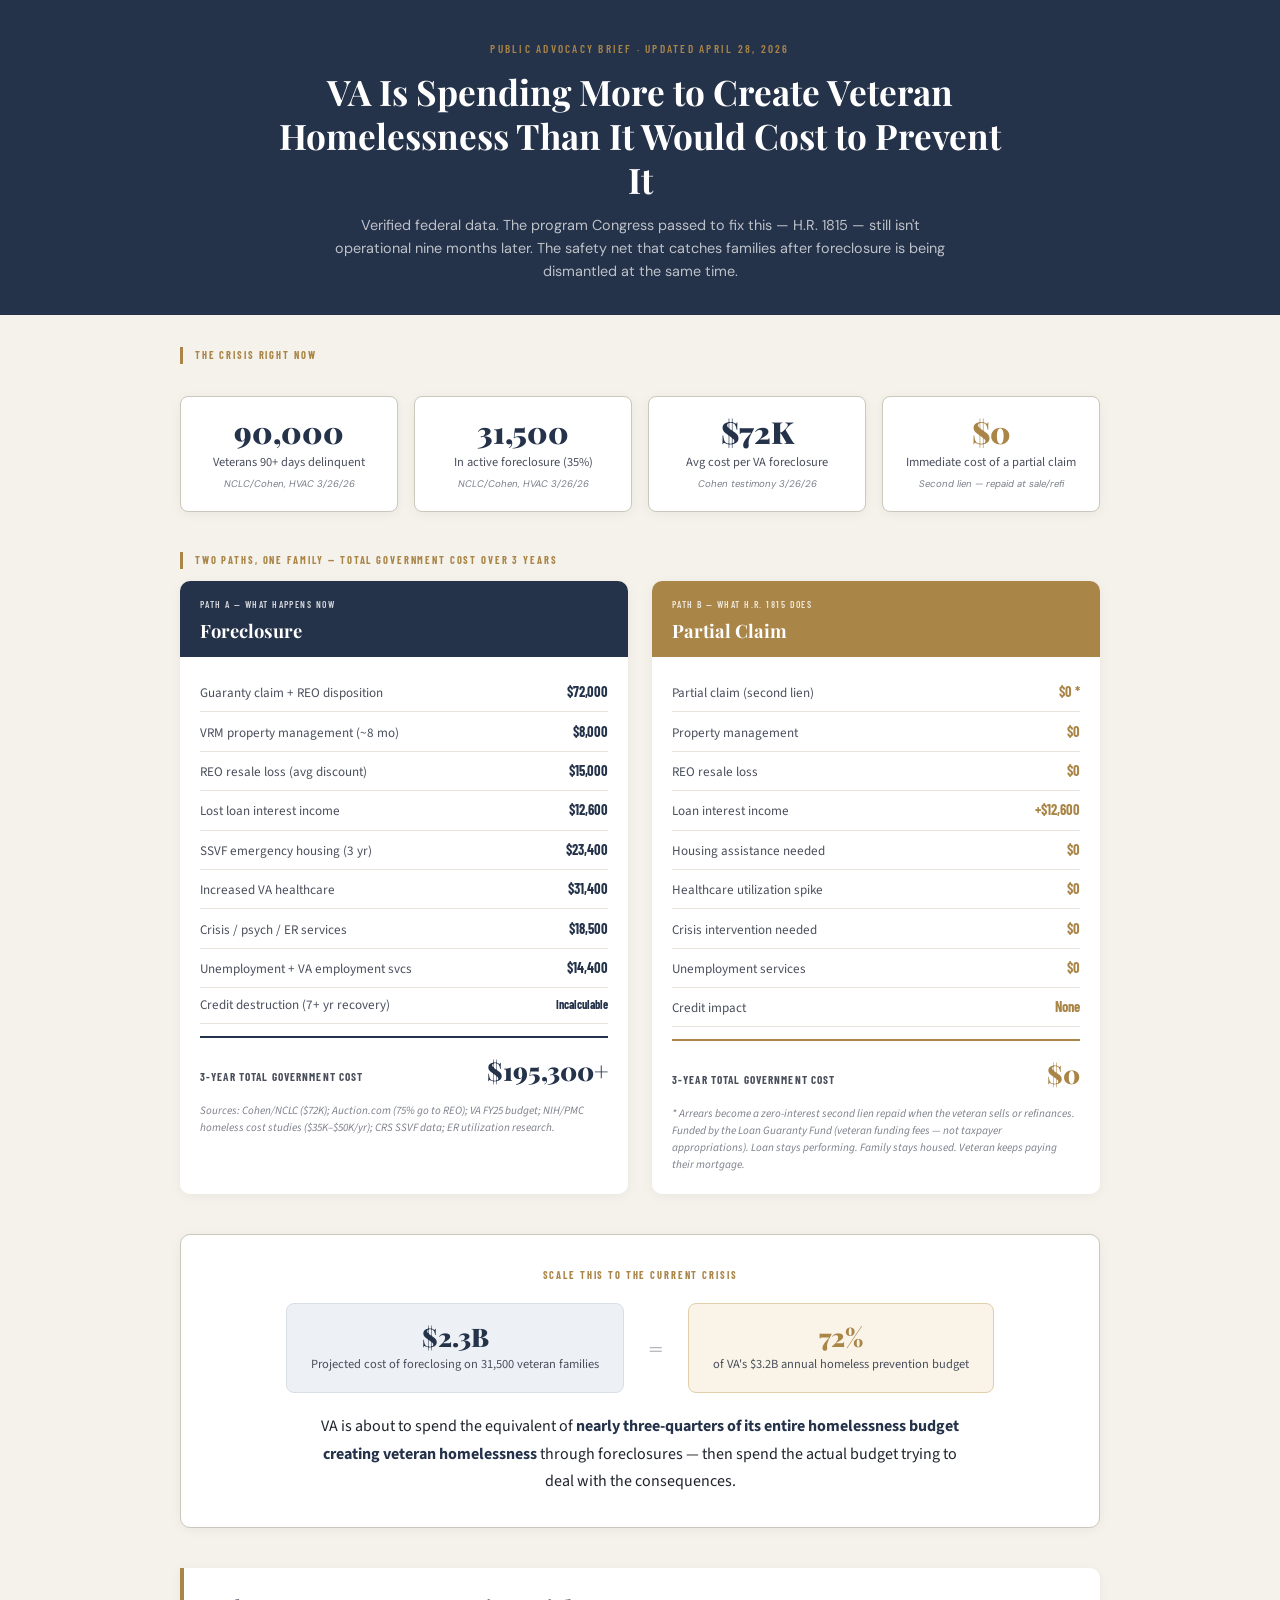
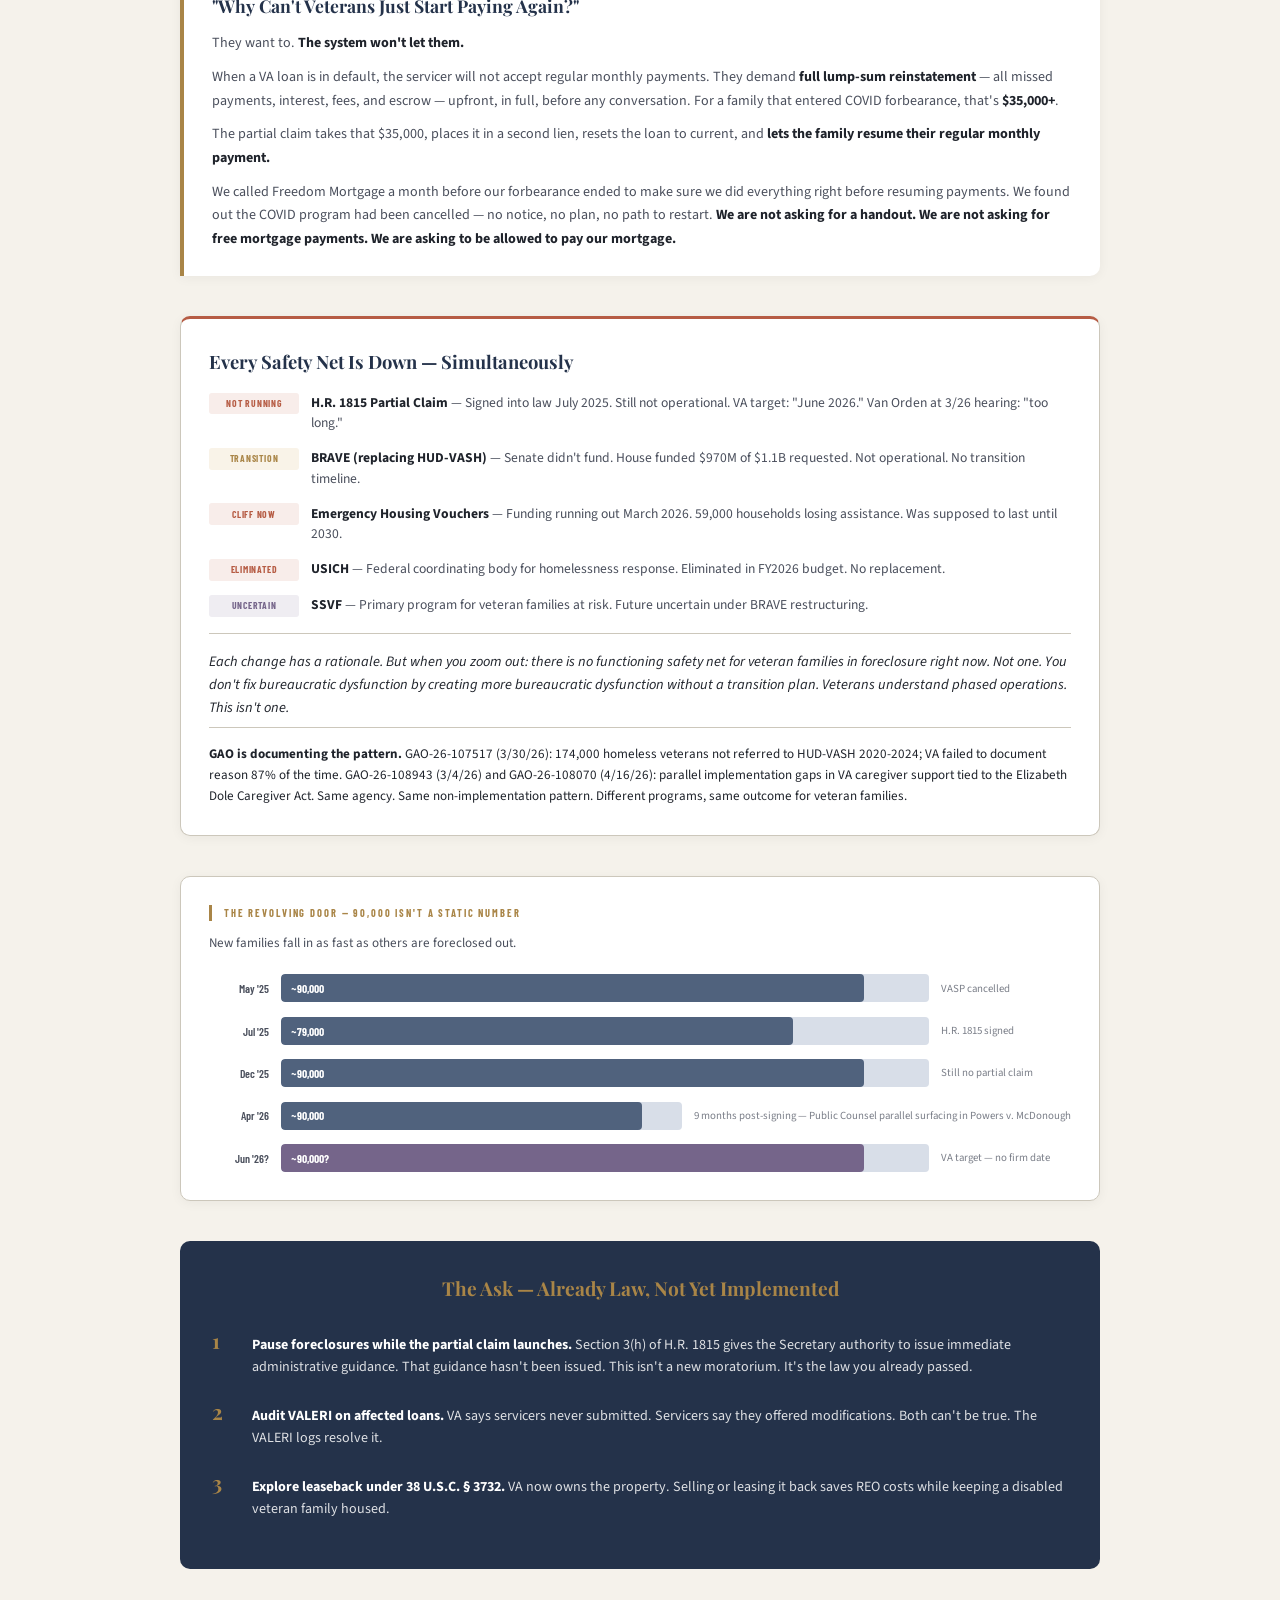
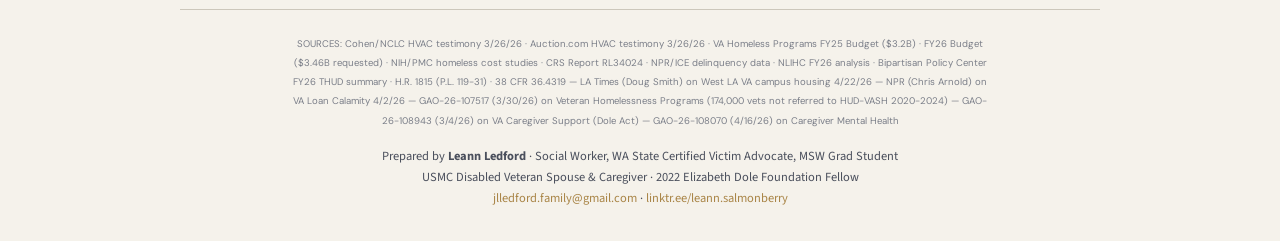
==== commit ae466c29: "Add GAO 2026 parallel-pattern refs (107517 / 108943 / 108070) to safety-net section + footer" ====
--- a/fiscal-dashboard.html
+++ b/fiscal-dashboard.html
@@ -217,7 +217,8 @@
     <div class="collapse-item"><span class="collapse-status status-critical">Cliff Now</span><span class="collapse-text"><strong>Emergency Housing Vouchers</strong> — Funding running out March 2026. 59,000 households losing assistance. Was supposed to last until 2030.</span></div>
     <div class="collapse-item"><span class="collapse-status status-critical">Eliminated</span><span class="collapse-text"><strong>USICH</strong> — Federal coordinating body for homelessness response. Eliminated in FY2026 budget. No replacement.</span></div>
     <div class="collapse-item"><span class="collapse-status status-uncertain">Uncertain</span><span class="collapse-text"><strong>SSVF</strong> — Primary program for veteran families at risk. Future uncertain under BRAVE restructuring.</span></div>
-    <div class="collapse-bottom">Each change has a rationale. But when you zoom out: there is no functioning safety net for veteran families in foreclosure right now. Not one. You don't fix bureaucratic dysfunction by creating more bureaucratic dysfunction without a transition plan. Veterans understand phased operations. This isn't one.</div>
+    <div class="collapse-bottom">Each change has a rationale. But when you zoom out: there is no functioning safety net for veteran families in foreclosure right now. Not one. You don't fix bureaucratic dysfunction by creating more bureaucratic dysfunction without a transition plan. Veterans understand phased operations. This isn't one.</div>
+        <div class="collapse-bottom" style="margin-top:.5rem;font-style:normal;font-size:.82rem"><strong>GAO is documenting the pattern.</strong> GAO-26-107517 (3/30/26): 174,000 homeless veterans not referred to HUD-VASH 2020-2024; VA failed to document reason 87% of the time. GAO-26-108943 (3/4/26) and GAO-26-108070 (4/16/26): parallel implementation gaps in VA caregiver support tied to the Elizabeth Dole Caregiver Act. Same agency. Same non-implementation pattern. Different programs, same outcome for veteran families.</div>
   </div>
 
   <div class="revolving-card">
@@ -238,7 +239,7 @@
   </div>
 
   <div class="footer">
-    <div class="footer-sources">SOURCES: Cohen/NCLC HVAC testimony 3/26/26 · Auction.com HVAC testimony 3/26/26 · VA Homeless Programs FY25 Budget ($3.2B) · FY26 Budget ($3.46B requested) · NIH/PMC homeless cost studies · CRS Report RL34024 · NPR/ICE delinquency data · NLIHC FY26 analysis · Bipartisan Policy Center FY26 THUD summary · H.R. 1815 (P.L. 119-31) · 38 CFR 36.4319  —  LA Times (Doug Smith) on West LA VA campus housing 4/22/26  —  NPR (Chris Arnold) on VA Loan Calamity 4/2/26</div>
+    <div class="footer-sources">SOURCES: Cohen/NCLC HVAC testimony 3/26/26 · Auction.com HVAC testimony 3/26/26 · VA Homeless Programs FY25 Budget ($3.2B) · FY26 Budget ($3.46B requested) · NIH/PMC homeless cost studies · CRS Report RL34024 · NPR/ICE delinquency data · NLIHC FY26 analysis · Bipartisan Policy Center FY26 THUD summary · H.R. 1815 (P.L. 119-31) · 38 CFR 36.4319  —  LA Times (Doug Smith) on West LA VA campus housing 4/22/26  —  NPR (Chris Arnold) on VA Loan Calamity 4/2/26  —  GAO-26-107517 (3/30/26) on Veteran Homelessness Programs (174,000 vets not referred to HUD-VASH 2020-2024)  —  GAO-26-108943 (3/4/26) on VA Caregiver Support (Dole Act)  —  GAO-26-108070 (4/16/26) on Caregiver Mental Health</div>
     <p class="footer-id">Prepared by <strong>Leann Ledford</strong> · Social Worker, WA State Certified Victim Advocate, MSW Grad Student<br>USMC Disabled Veteran Spouse & Caregiver · 2022 Elizabeth Dole Foundation Fellow<br><a href="mailto:jlledford.family@gmail.com">jlledford.family@gmail.com</a> · <a href="https://linktr.ee/leann.salmonberry">linktr.ee/leann.salmonberry</a></p>
   </div>
 
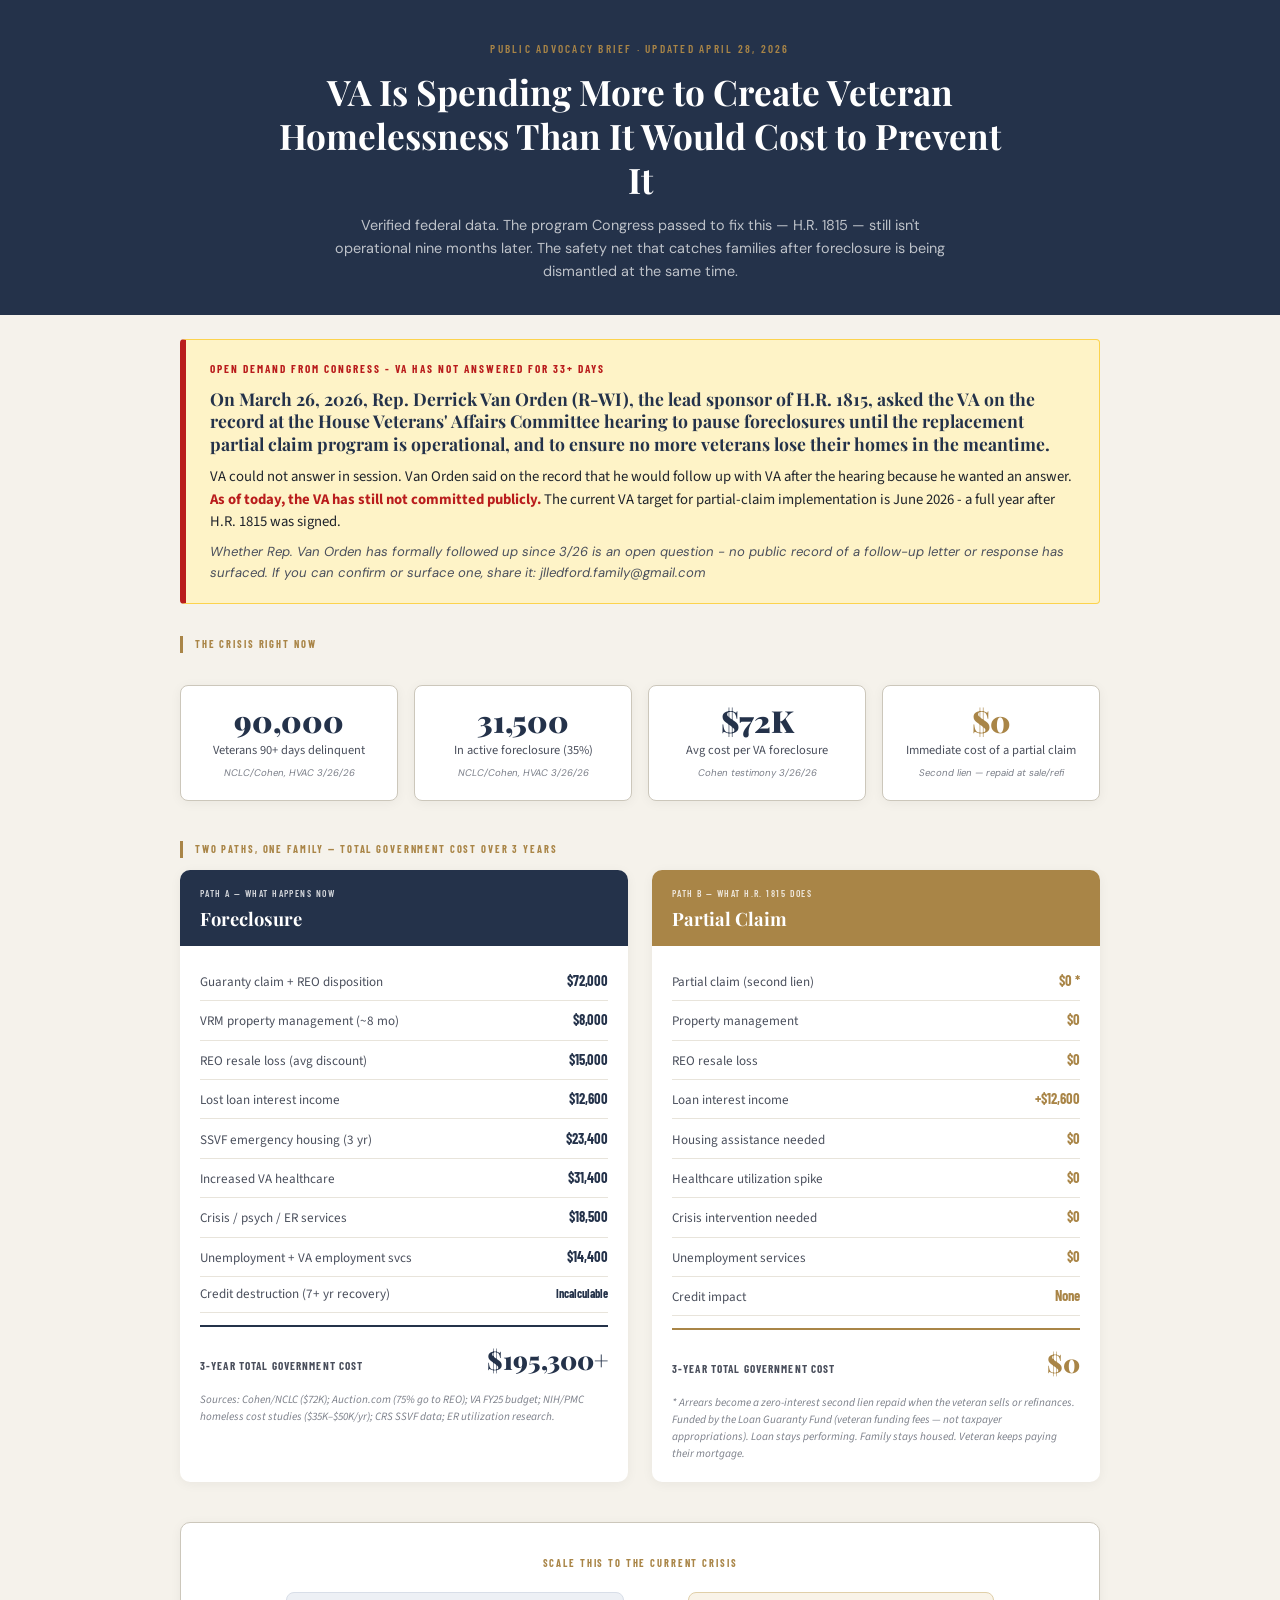
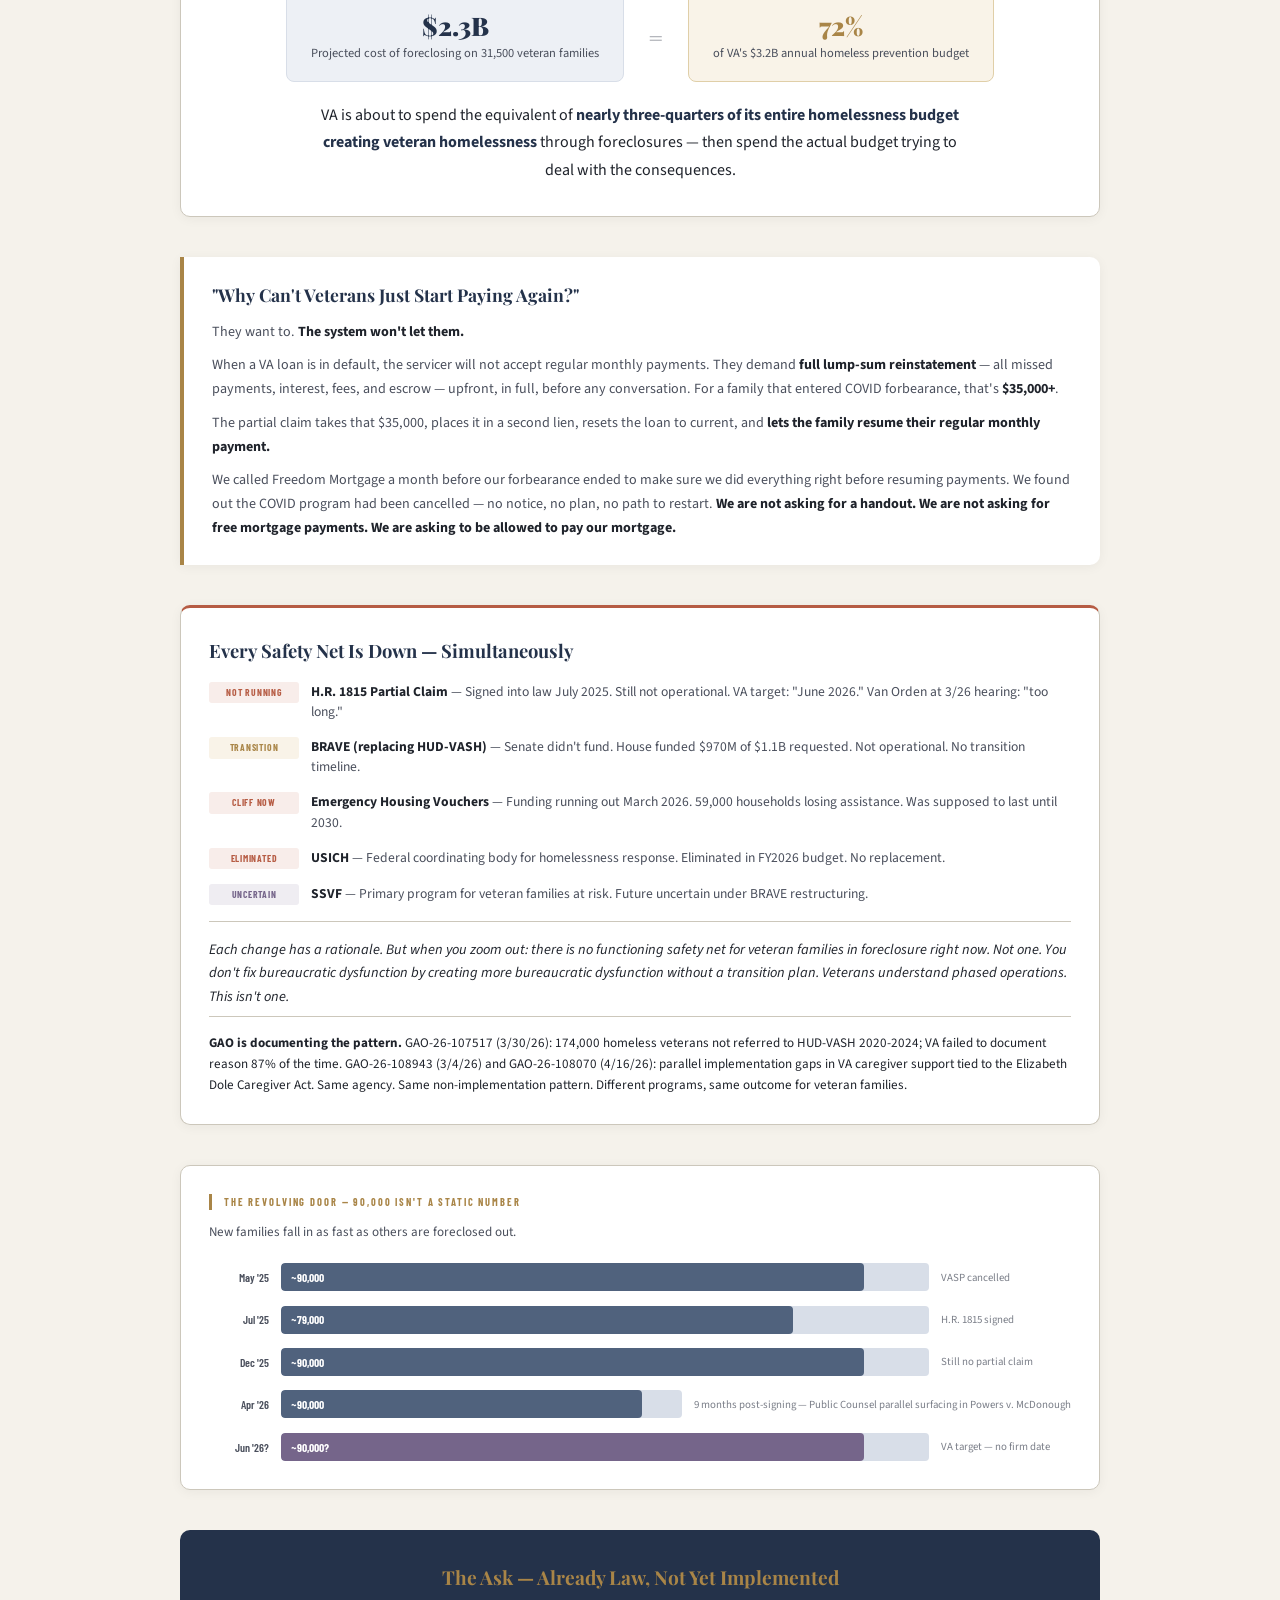
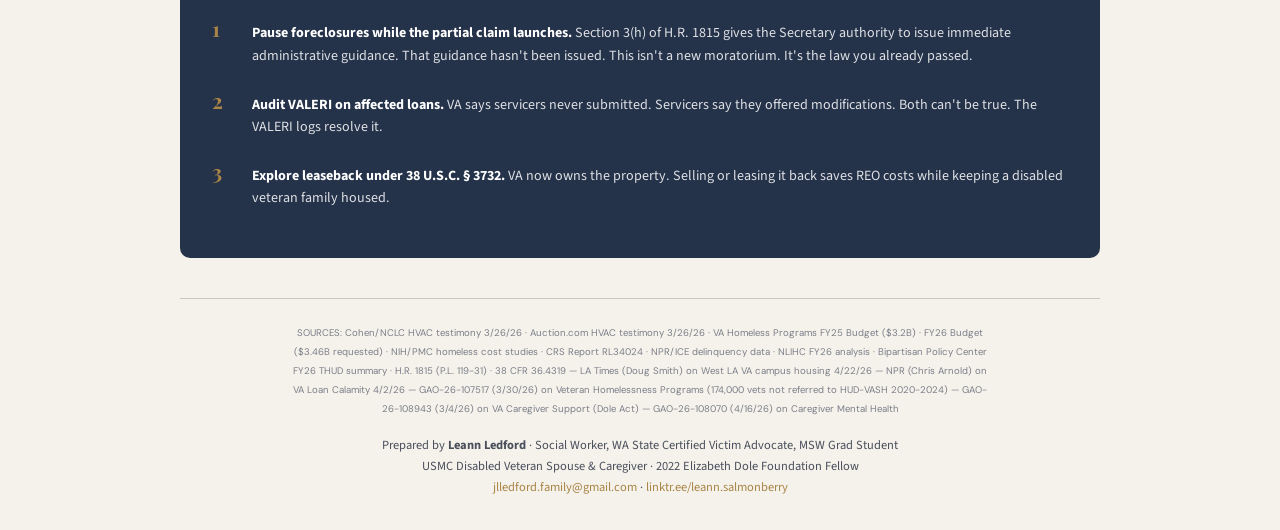
==== commit 04c15473: "Add Van Orden top callout: Open Demand from Congress, VA has not answered 33+ days" ====
--- a/fiscal-dashboard.html
+++ b/fiscal-dashboard.html
@@ -142,6 +142,13 @@
   <div class="header-kicker">Public Advocacy Brief · Updated April 28, 2026</div>
   <h1>VA Is Spending More to Create Veteran Homelessness Than It Would Cost to Prevent It</h1>
   <p class="header-sub">Verified federal data. The program Congress passed to fix this — H.R. 1815 — still isn't operational nine months later. The safety net that catches families after foreclosure is being dismantled at the same time.</p>
+</div>
+
+<div style="background:#FEF3C7;border-left:6px solid #B91C1C;border-right:1px solid #FCD34D;border-top:1px solid #FCD34D;border-bottom:1px solid #FCD34D;padding:1.25rem 1.5rem;margin:1.5rem auto;max-width:920px;border-radius:4px;">
+  <div style="font-family:'Barlow Condensed',sans-serif;font-size:.7rem;font-weight:700;text-transform:uppercase;letter-spacing:.18em;color:#B91C1C;margin-bottom:.6rem;">Open Demand from Congress  -  VA has not answered for 33+ days</div>
+  <div style="font-family:'Playfair Display',serif;font-size:1.1rem;font-weight:700;color:#24324A;line-height:1.3;margin-bottom:.6rem;">On March 26, 2026, Rep. Derrick Van Orden (R-WI), the lead sponsor of H.R. 1815, asked the VA on the record at the House Veterans' Affairs Committee hearing to pause foreclosures until the replacement partial claim program is operational, and to ensure no more veterans lose their homes in the meantime.</div>
+  <div style="font-family:'Source Sans 3',sans-serif;font-size:.92rem;color:#1F232B;line-height:1.55;margin-bottom:.5rem;">VA could not answer in session. Van Orden said on the record that he would follow up with VA after the hearing because he wanted an answer. <strong style="color:#B91C1C;">As of today, the VA has still not committed publicly.</strong> The current VA target for partial-claim implementation is June 2026  -  a full year after H.R. 1815 was signed.</div>
+  <div style="font-family:'DM Sans',sans-serif;font-size:.82rem;color:#4A4F5C;line-height:1.55;font-style:italic;">Whether Rep. Van Orden has formally followed up since 3/26 is an open question  -  no public record of a follow-up letter or response has surfaced. If you can confirm or surface one, share it: jlledford.family@gmail.com</div>
 </div>
 
 <div class="container">
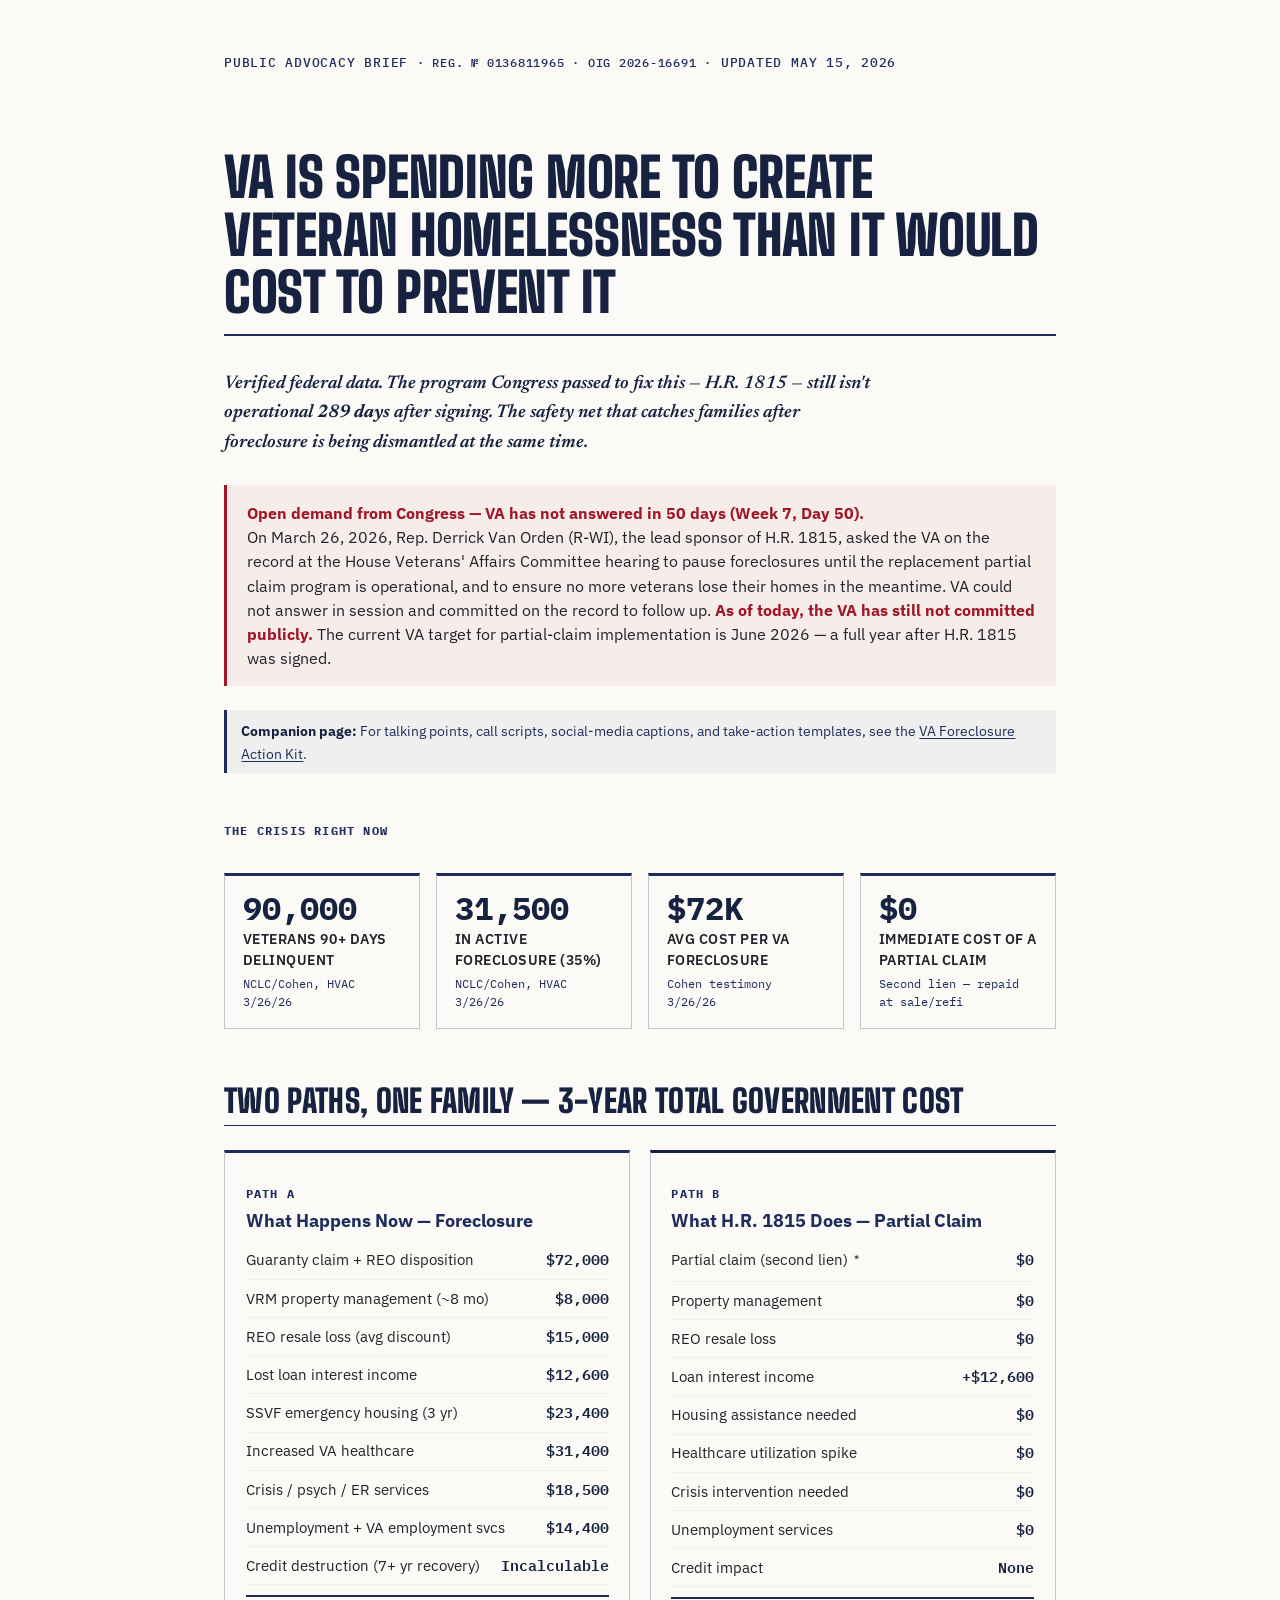
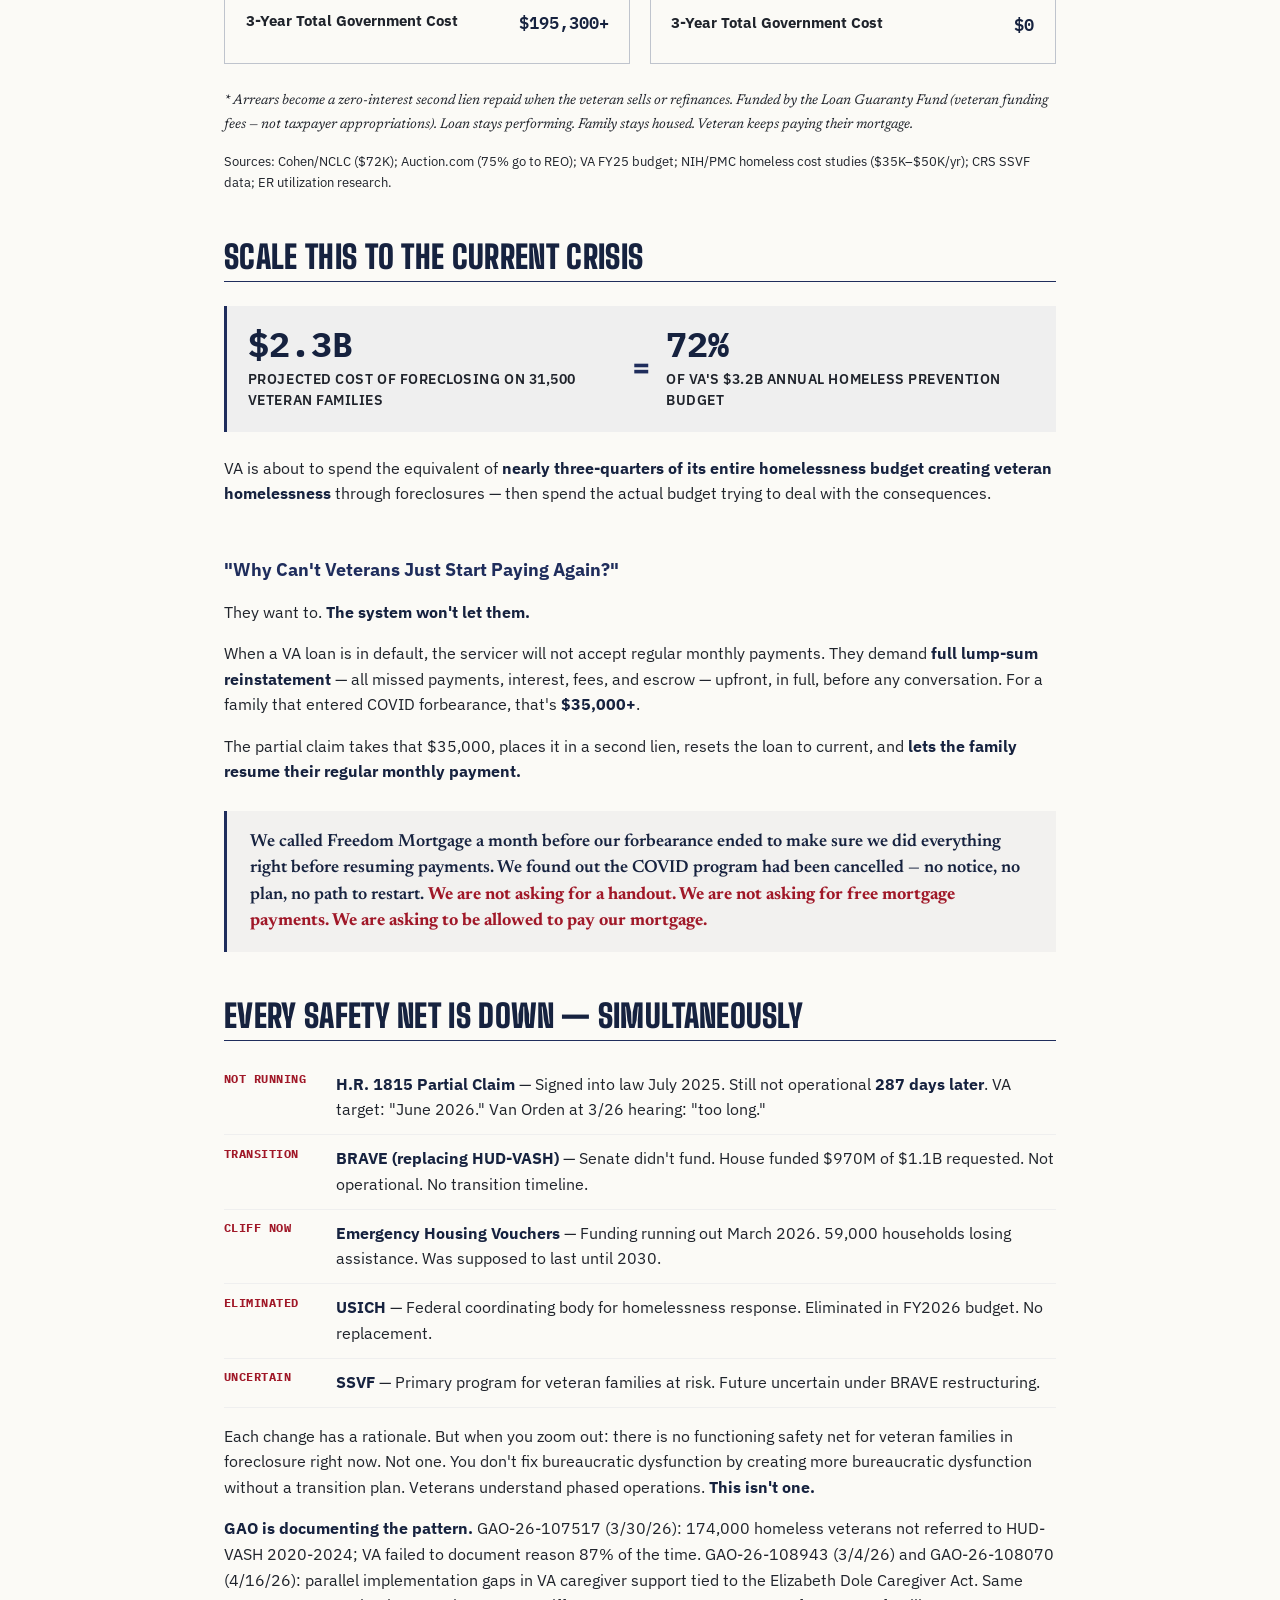
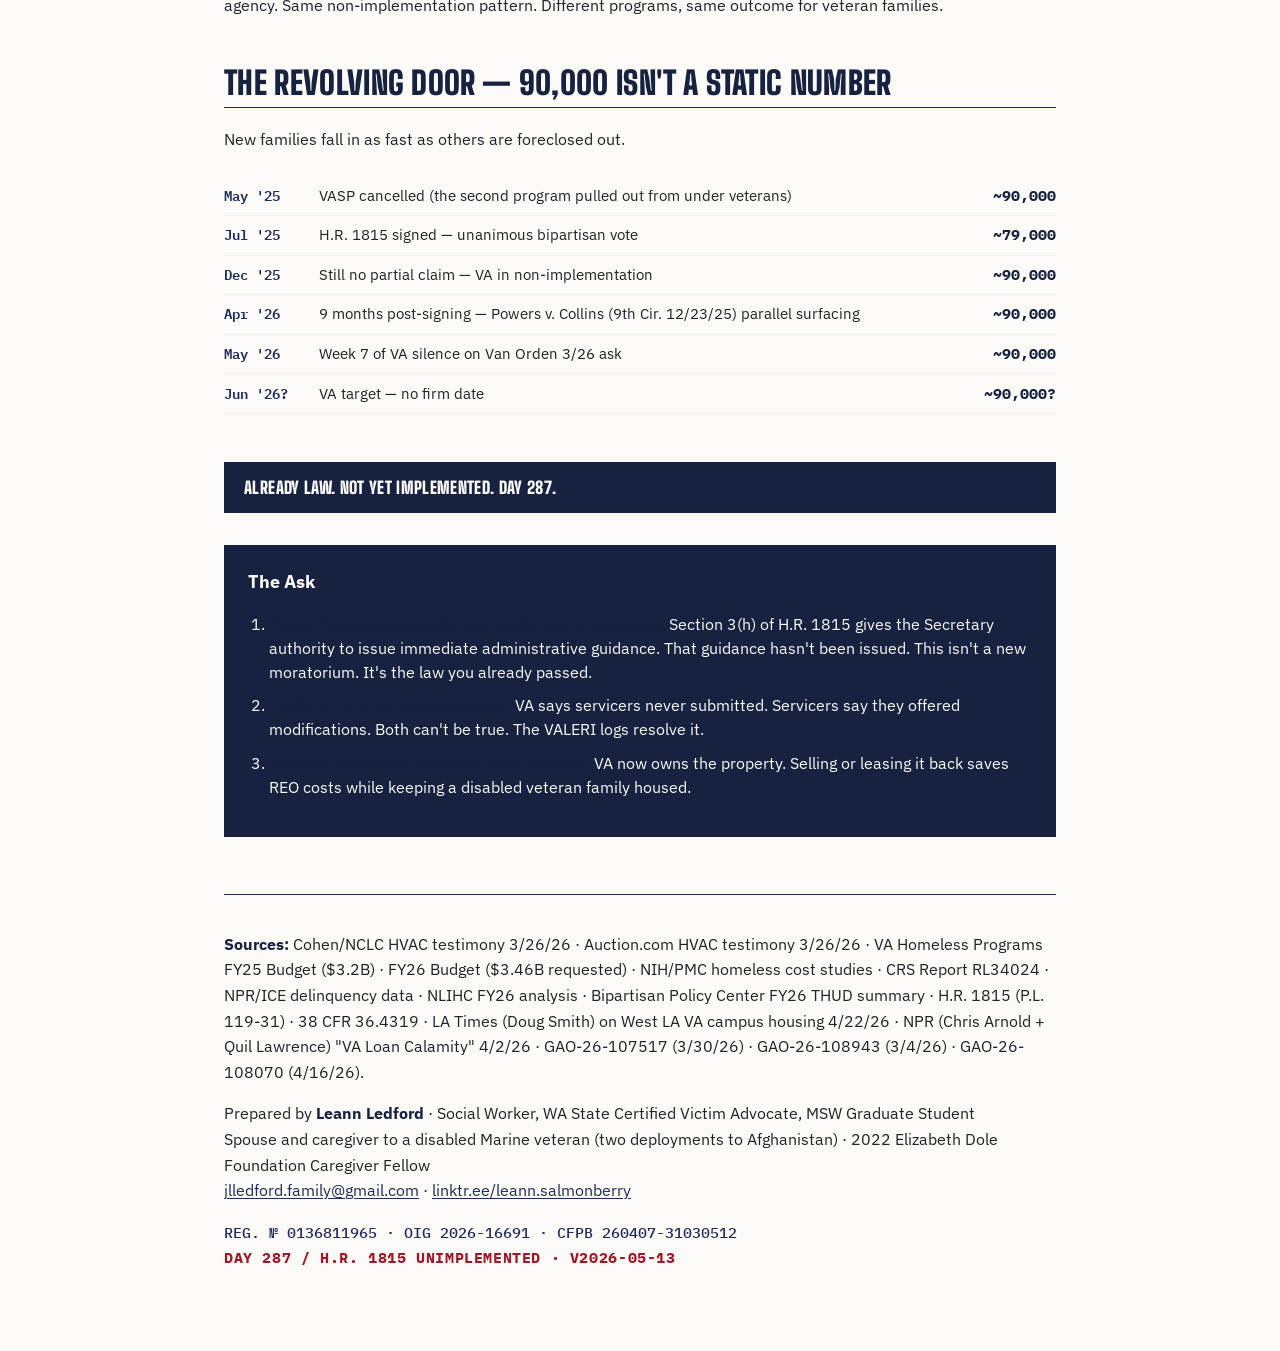
==== commit fb3b414f: "Fiscal Dashboard refresh 5/15: Day 287→289, Week 7→Week 7 Day 50 (48→50 days), date stamp May 13→May" ====
--- a/fiscal-dashboard.html
+++ b/fiscal-dashboard.html
@@ -1,255 +1,180 @@
-<!DOCTYPE html>
+<!doctype html>
 <html lang="en">
 <head>
-<meta charset="UTF-8">
-<meta name="viewport" content="width=device-width, initial-scale=1.0">
+<meta charset="utf-8">
+<meta name="viewport" content="width=device-width,initial-scale=1">
 <title>The Real Cost of VA Foreclosure — Fiscal Analysis</title>
-<link href="https://fonts.googleapis.com/css2?family=Playfair+Display:wght@400;700;900&family=Source+Sans+3:wght@400;600;700&family=Barlow+Condensed:wght@500;600;700&family=DM+Sans:wght@400;500;600&display=swap" rel="stylesheet">
+<meta property="og:title" content="The Real Cost of VA Foreclosure — Fiscal Analysis">
+<meta property="og:description" content="VA is on track to spend ~$2.3B foreclosing on 31,500 veteran families — equivalent to 72% of its annual homeless prevention budget — instead of implementing the partial claim Congress already passed.">
+<link rel="stylesheet" href="shared/brand.css">
 <style>
-:root {
-  /* ChatGPT-recommended palette */
-  --bg: #F5F2EB;           /* Warm Paper */
-  --white: #FFFFFF;
-  --navy: #24324A;          /* Ink Navy */
-  --slate: #50627D;         /* Slate */
-  --charcoal: #1F232B;      /* Charcoal */
-  --plum: #75658A;          /* Dusty Plum */
-  --rust: #B65C44;          /* Rust */
-  --ochre: #A98547;         /* Ochre */
-  --mist: #D8DEE8;          /* Mist */
-
-  /* Derived */
-  --text: var(--charcoal);
-  --text-mid: #4A4F5C;
-  --text-muted: #7A7E88;
-  --border: #CCC7BB;
-  --card-shadow: 0 2px 12px rgba(0,0,0,0.05);
-  --rust-bg: #F8EDEA;
-  --ochre-bg: #F9F3E8;
-  --plum-bg: #EFEDF2;
-  --mist-bg: #EDF0F5;
-}
-* { margin: 0; padding: 0; box-sizing: border-box; }
-body { background: var(--bg); color: var(--text); font-family: 'Source Sans 3', sans-serif; line-height: 1.6; }
-
-/* HEADER */
-.header { background: var(--navy); color: white; padding: 2.5rem 1.5rem 2rem; text-align: center; }
-.header-kicker { font-family: 'Barlow Condensed', sans-serif; font-size: 0.7rem; font-weight: 600; letter-spacing: 0.2em; text-transform: uppercase; color: var(--ochre); margin-bottom: 0.75rem; }
-.header h1 { font-family: 'Playfair Display', serif; font-size: clamp(1.5rem, 3.5vw, 2.2rem); font-weight: 700; line-height: 1.25; max-width: 750px; margin: 0 auto 0.75rem; }
-.header-sub { font-family: 'DM Sans', sans-serif; font-size: 0.9rem; color: rgba(255,255,255,0.7); max-width: 620px; margin: 0 auto; }
-
-.container { max-width: 960px; margin: 0 auto; padding: 0 1.25rem; }
-
-.section-label { font-family: 'Barlow Condensed', sans-serif; font-size: 0.65rem; font-weight: 700; letter-spacing: 0.18em; text-transform: uppercase; color: var(--ochre); border-left: 3px solid var(--ochre); padding-left: 0.75rem; margin-bottom: 0.75rem; }
-
-/* STAT CARDS */
-.stats-row { display: grid; grid-template-columns: repeat(4, 1fr); gap: 1rem; margin: 2rem 0; }
-@media (max-width: 700px) { .stats-row { grid-template-columns: 1fr 1fr; } }
-.stat-card { background: var(--white); border: 1px solid var(--border); border-radius: 8px; padding: 1.25rem 1rem; text-align: center; box-shadow: var(--card-shadow); }
-.stat-num { font-family: 'Playfair Display', serif; font-size: 1.9rem; font-weight: 900; line-height: 1; margin-bottom: 0.4rem; color: var(--navy); }
-.stat-card.highlight .stat-num { color: var(--ochre); }
-.stat-desc { font-size: 0.78rem; color: var(--text-mid); line-height: 1.3; }
-.stat-src { font-family: 'DM Sans', sans-serif; font-size: 0.6rem; color: var(--text-muted); margin-top: 0.4rem; font-style: italic; }
-
-/* COMPARISON */
-.compare-section { margin: 2.5rem 0; }
-.compare-grid { display: grid; grid-template-columns: 1fr 1fr; gap: 1.5rem; }
-@media (max-width: 700px) { .compare-grid { grid-template-columns: 1fr; } }
-
-.path-card { background: var(--white); border-radius: 10px; box-shadow: var(--card-shadow); overflow: hidden; }
-.path-header { padding: 1rem 1.25rem 0.75rem; color: white; }
-.path-header.path-a { background: var(--navy); }
-.path-header.path-b { background: var(--ochre); }
-.path-header-label { font-family: 'Barlow Condensed', sans-serif; font-size: 0.6rem; font-weight: 600; letter-spacing: 0.15em; text-transform: uppercase; opacity: 0.8; }
-.path-header h3 { font-family: 'Playfair Display', serif; font-size: 1.15rem; font-weight: 700; margin-top: 0.2rem; }
-
-.path-body { padding: 1rem 1.25rem 1.25rem; }
-.line-item { display: flex; justify-content: space-between; align-items: baseline; padding: 0.45rem 0; border-bottom: 1px solid #E8E4DB; font-size: 0.82rem; }
-.line-item:last-of-type { border-bottom: none; }
-.line-label { color: var(--text-mid); flex: 1; padding-right: 0.5rem; }
-.line-val { font-family: 'Barlow Condensed', sans-serif; font-weight: 700; font-size: 0.9rem; white-space: nowrap; color: var(--navy); }
-.line-val.solution { color: var(--ochre); }
-
-.path-total { margin-top: 0.75rem; padding-top: 0.75rem; display: flex; justify-content: space-between; align-items: baseline; border-top: 2px solid var(--navy); }
-.path-total.solution-border { border-top-color: var(--ochre); }
-.total-label { font-family: 'Barlow Condensed', sans-serif; font-size: 0.7rem; font-weight: 700; letter-spacing: 0.1em; text-transform: uppercase; color: var(--text-mid); }
-.total-num { font-family: 'Playfair Display', serif; font-size: 1.6rem; font-weight: 900; color: var(--navy); }
-.total-num.alt { color: var(--ochre); }
-
-.path-note { margin-top: 0.75rem; font-size: 0.7rem; color: var(--text-muted); line-height: 1.5; font-style: italic; }
-
-/* SCALE */
-.scale-card { background: var(--white); border: 1px solid var(--border); border-radius: 10px; padding: 2rem; margin: 2.5rem 0; text-align: center; box-shadow: var(--card-shadow); }
-.scale-row { display: flex; align-items: center; justify-content: center; gap: 1.5rem; margin: 1.25rem 0; flex-wrap: wrap; }
-.scale-box { padding: 1.25rem 1.5rem; border-radius: 8px; min-width: 200px; }
-.scale-box.cost { background: var(--mist-bg); border: 1px solid var(--mist); }
-.scale-box.budget { background: var(--ochre-bg); border: 1px solid #E0CFA8; }
-.scale-box .stat-num { font-size: 1.6rem; }
-.scale-box.cost .stat-num { color: var(--navy); }
-.scale-box.budget .stat-num { color: var(--ochre); }
-.scale-box .stat-desc { margin-top: 0.3rem; font-size: 0.78rem; color: var(--text-mid); }
-.scale-equals { font-family: 'Playfair Display', serif; font-size: 1.5rem; color: var(--text-muted); }
-.scale-punchline { font-size: 1rem; color: var(--text); max-width: 640px; margin: 1rem auto 0; line-height: 1.7; }
-.scale-punchline strong { color: var(--navy); }
-
-/* CALLOUT */
-.callout { background: var(--white); border-left: 4px solid var(--ochre); border-radius: 0 10px 10px 0; padding: 1.5rem 1.75rem; margin: 2.5rem 0; box-shadow: var(--card-shadow); }
-.callout h3 { font-family: 'Playfair Display', serif; font-size: 1.1rem; color: var(--navy); margin-bottom: 0.75rem; }
-.callout p { font-size: 0.88rem; color: var(--text-mid); line-height: 1.7; margin-bottom: 0.6rem; }
-.callout p:last-child { margin-bottom: 0; }
-.callout strong { color: var(--text); }
-
-/* SAFETY NET COLLAPSE */
-.collapse-card { background: var(--white); border: 1px solid var(--border); border-top: 3px solid var(--rust); border-radius: 10px; padding: 1.75rem; margin: 2.5rem 0; box-shadow: var(--card-shadow); }
-.collapse-card h3 { font-family: 'Playfair Display', serif; font-size: 1.15rem; color: var(--navy); margin-bottom: 1rem; }
-.collapse-item { display: flex; gap: 0.75rem; margin-bottom: 0.9rem; align-items: baseline; }
-.collapse-status { font-family: 'Barlow Condensed', sans-serif; font-size: 0.6rem; font-weight: 700; letter-spacing: 0.08em; text-transform: uppercase; padding: 0.2rem 0.5rem; border-radius: 3px; white-space: nowrap; min-width: 90px; text-align: center; }
-.status-critical { background: var(--rust-bg); color: var(--rust); }
-.status-gap { background: var(--ochre-bg); color: var(--ochre); }
-.status-uncertain { background: var(--plum-bg); color: var(--plum); }
-.collapse-text { font-size: 0.85rem; color: var(--text-mid); line-height: 1.5; }
-.collapse-text strong { color: var(--text); }
-.collapse-bottom { margin-top: 1rem; padding-top: 1rem; border-top: 1px solid var(--border); font-size: 0.9rem; color: var(--text); line-height: 1.6; font-style: italic; }
-
-/* REVOLVING DOOR */
-.revolving-card { background: var(--white); border: 1px solid var(--border); border-radius: 10px; padding: 1.75rem; margin: 2.5rem 0; box-shadow: var(--card-shadow); }
-.bar-row { display: flex; align-items: center; gap: 0.75rem; margin-bottom: 0.9rem; }
-.bar-row:last-child { margin-bottom: 0; }
-.bar-date { font-family: 'Barlow Condensed', sans-serif; font-size: 0.72rem; font-weight: 600; color: var(--text-mid); min-width: 60px; text-align: right; }
-.bar-track { flex: 1; height: 28px; background: var(--mist); border-radius: 4px; overflow: hidden; }
-.bar-fill { height: 100%; border-radius: 4px; display: flex; align-items: center; padding-left: 0.6rem; font-family: 'Barlow Condensed', sans-serif; font-size: 0.72rem; font-weight: 700; color: var(--white); background: var(--slate); }
-.bar-fill.pending { background: var(--plum); }
-.bar-event { font-size: 0.68rem; color: var(--text-muted); min-width: 130px; }
-
-/* THE ASK */
-.ask-card { background: var(--navy); color: white; border-radius: 10px; padding: 2rem; margin: 2.5rem 0; }
-.ask-card h3 { font-family: 'Playfair Display', serif; font-size: 1.2rem; color: var(--ochre); margin-bottom: 1.25rem; text-align: center; }
-.ask-item { display: flex; gap: 0.75rem; margin-bottom: 1rem; align-items: baseline; }
-.ask-num { font-family: 'Playfair Display', serif; font-size: 1.3rem; font-weight: 700; color: var(--ochre); min-width: 1.75rem; }
-.ask-text { font-size: 0.88rem; color: rgba(255,255,255,0.85); line-height: 1.6; }
-.ask-text strong { color: var(--white); }
-
-/* FOOTER */
-.footer { border-top: 1px solid var(--border); margin-top: 2.5rem; padding: 1.5rem 0 2rem; text-align: center; }
-.footer-sources { font-family: 'DM Sans', sans-serif; font-size: 0.6rem; color: var(--text-muted); line-height: 2; max-width: 700px; margin: 0 auto 1rem; }
-.footer-id { font-size: 0.78rem; color: var(--text-mid); line-height: 1.7; }
-.footer-id a { color: var(--ochre); text-decoration: none; }
+  .path-grid { display:grid; grid-template-columns:repeat(auto-fit,minmax(320px,1fr)); gap:1.2em; margin:1.5em 0; }
+  .path-card { border:1px solid var(--cell-border); border-top:3px solid var(--indigo); background:var(--bg); padding:1.2em 1.3em; }
+  .path-card.path-b { border-top-color:var(--indigo-deep); }
+  .path-card h3 { margin-top:0; }
+  .cost-line { display:flex; justify-content:space-between; gap:1em; padding:0.45em 0; border-bottom:1px solid var(--indigo-tint-5); font-size:0.95rem; }
+  .cost-line:last-of-type { border-bottom:none; }
+  .cost-line .amt { font-family:var(--face-mono); font-weight:600; color:var(--indigo-deep); white-space:nowrap; }
+  .cost-line.total { padding-top:0.8em; margin-top:0.6em; border-top:2px solid var(--indigo); font-weight:700; }
+  .cost-line.total .amt { font-size:1.05rem; color:var(--indigo-deep); }
+  .scale-block { display:grid; grid-template-columns:1fr auto 1fr; gap:1em; align-items:center; background:var(--indigo-tint-5); border-left:3px solid var(--indigo); padding:1.3em; margin:1.5em 0; }
+  .scale-block .figure { font-family:var(--face-mono); font-weight:700; font-size:2.2rem; color:var(--indigo-deep); line-height:1; }
+  .scale-block .equals { font-family:var(--face-display); font-weight:900; font-size:2rem; color:var(--indigo); text-align:center; }
+  .scale-block .label { font-family:var(--face-body); font-weight:600; font-size:0.85rem; text-transform:uppercase; letter-spacing:0.04em; margin-top:0.4em; display:block; }
+  .revolving { margin:1.5em 0; }
+  .revolving-row { display:grid; grid-template-columns:80px 1fr 90px; gap:1em; align-items:baseline; padding:0.5em 0; border-bottom:1px solid var(--indigo-tint-5); font-size:0.92rem; }
+  .revolving-row .when { font-family:var(--face-mono); font-weight:600; color:var(--indigo); font-size:0.85rem; }
+  .revolving-row .who { font-family:var(--face-mono); font-weight:700; color:var(--indigo-deep); text-align:right; }
+  .ask-block { background:var(--indigo-deep); color:var(--bg); padding:1.4em 1.5em; margin:2em 0; }
+  .ask-block h3 { color:var(--bg); border:none; margin-top:0; }
+  .ask-block ol { padding-left:1.3em; }
+  .ask-block li { margin:0.6em 0; line-height:1.5; }
+  .ask-block a { color:var(--bg); }
+  .net-list { list-style:none; padding:0; margin:1em 0; }
+  .net-list li { padding:0.7em 0 0.7em 7em; border-bottom:1px solid var(--indigo-tint-5); position:relative; }
+  .net-list li .status { position:absolute; left:0; top:0.7em; font-family:var(--face-mono); font-weight:700; font-size:0.78rem; color:var(--crimson); text-transform:uppercase; letter-spacing:0.04em; }
+  @media (max-width:600px) {
+    .scale-block { grid-template-columns:1fr; text-align:center; }
+    .scale-block .equals { transform:rotate(90deg); }
+    .revolving-row { grid-template-columns:1fr; }
+    .revolving-row .who { text-align:left; }
+    .net-list li { padding-left:0; padding-top:1.6em; }
+    .net-list li .status { position:static; display:block; margin-bottom:0.2em; }
+  }
 </style>
 </head>
 <body>
+<main class="page">
 
-<div class="header">
-  <div class="header-kicker">Public Advocacy Brief · Updated April 28, 2026</div>
-  <h1>VA Is Spending More to Create Veteran Homelessness Than It Would Cost to Prevent It</h1>
-  <p class="header-sub">Verified federal data. The program Congress passed to fix this — H.R. 1815 — still isn't operational nine months later. The safety net that catches families after foreclosure is being dismantled at the same time.</p>
+<p class="meta-strip">Public Advocacy Brief <span class="reg-num">· REG. № 0136811965 · OIG 2026-16691 ·</span> Updated May 15, 2026</p>
+
+<h1>VA Is Spending More to Create Veteran Homelessness Than It Would Cost to Prevent It</h1>
+
+<p class="subtitle">Verified federal data. The program Congress passed to fix this — H.R. 1815 — still isn't operational <strong>289 days</strong> after signing. The safety net that catches families after foreclosure is being dismantled at the same time.</p>
+
+<div class="callout">
+<strong>Open demand from Congress — VA has not answered in 50 days (Week 7, Day 50).</strong><br>
+On March 26, 2026, Rep. Derrick Van Orden (R-WI), the lead sponsor of H.R. 1815, asked the VA on the record at the House Veterans' Affairs Committee hearing to pause foreclosures until the replacement partial claim program is operational, and to ensure no more veterans lose their homes in the meantime. VA could not answer in session and committed on the record to follow up. <span class="harm-flag">As of today, the VA has still not committed publicly.</span> The current VA target for partial-claim implementation is June 2026 — a full year after H.R. 1815 was signed.
 </div>
 
-<div style="background:#FEF3C7;border-left:6px solid #B91C1C;border-right:1px solid #FCD34D;border-top:1px solid #FCD34D;border-bottom:1px solid #FCD34D;padding:1.25rem 1.5rem;margin:1.5rem auto;max-width:920px;border-radius:4px;">
-  <div style="font-family:'Barlow Condensed',sans-serif;font-size:.7rem;font-weight:700;text-transform:uppercase;letter-spacing:.18em;color:#B91C1C;margin-bottom:.6rem;">Open Demand from Congress  -  VA has not answered for 33+ days</div>
-  <div style="font-family:'Playfair Display',serif;font-size:1.1rem;font-weight:700;color:#24324A;line-height:1.3;margin-bottom:.6rem;">On March 26, 2026, Rep. Derrick Van Orden (R-WI), the lead sponsor of H.R. 1815, asked the VA on the record at the House Veterans' Affairs Committee hearing to pause foreclosures until the replacement partial claim program is operational, and to ensure no more veterans lose their homes in the meantime.</div>
-  <div style="font-family:'Source Sans 3',sans-serif;font-size:.92rem;color:#1F232B;line-height:1.55;margin-bottom:.5rem;">VA could not answer in session. Van Orden said on the record that he would follow up with VA after the hearing because he wanted an answer. <strong style="color:#B91C1C;">As of today, the VA has still not committed publicly.</strong> The current VA target for partial-claim implementation is June 2026  -  a full year after H.R. 1815 was signed.</div>
-  <div style="font-family:'DM Sans',sans-serif;font-size:.82rem;color:#4A4F5C;line-height:1.55;font-style:italic;">Whether Rep. Van Orden has formally followed up since 3/26 is an open question  -  no public record of a follow-up letter or response has surfaced. If you can confirm or surface one, share it: jlledford.family@gmail.com</div>
+<p style="font-size:0.9rem; font-family:var(--face-body); color:var(--indigo); margin:1em 0; padding:0.6em 1em; background:var(--indigo-tint-5); border-left:3px solid var(--indigo);"><strong>Companion page:</strong> For talking points, call scripts, social-media captions, and take-action templates, see the <a href="index.html">VA Foreclosure Action Kit</a>.</p>
+
+<section class="section">
+<p class="section-label">The crisis right now</p>
+<div class="kpi-grid">
+  <div class="kpi-card"><span class="figure">90,000</span><span class="label">Veterans 90+ days delinquent</span><span class="source">NCLC/Cohen, HVAC 3/26/26</span></div>
+  <div class="kpi-card"><span class="figure">31,500</span><span class="label">In active foreclosure (35%)</span><span class="source">NCLC/Cohen, HVAC 3/26/26</span></div>
+  <div class="kpi-card"><span class="figure">$72K</span><span class="label">Avg cost per VA foreclosure</span><span class="source">Cohen testimony 3/26/26</span></div>
+  <div class="kpi-card"><span class="figure">$0</span><span class="label">Immediate cost of a partial claim</span><span class="source">Second lien — repaid at sale/refi</span></div>
+</div>
+</section>
+
+<section class="section">
+<h2>Two Paths, One Family — 3-Year Total Government Cost</h2>
+
+<div class="path-grid">
+  <div class="path-card">
+    <p class="section-label">Path A</p>
+    <h3>What Happens Now — Foreclosure</h3>
+    <div class="cost-line"><span>Guaranty claim + REO disposition</span><span class="amt">$72,000</span></div>
+    <div class="cost-line"><span>VRM property management (~8 mo)</span><span class="amt">$8,000</span></div>
+    <div class="cost-line"><span>REO resale loss (avg discount)</span><span class="amt">$15,000</span></div>
+    <div class="cost-line"><span>Lost loan interest income</span><span class="amt">$12,600</span></div>
+    <div class="cost-line"><span>SSVF emergency housing (3 yr)</span><span class="amt">$23,400</span></div>
+    <div class="cost-line"><span>Increased VA healthcare</span><span class="amt">$31,400</span></div>
+    <div class="cost-line"><span>Crisis / psych / ER services</span><span class="amt">$18,500</span></div>
+    <div class="cost-line"><span>Unemployment + VA employment svcs</span><span class="amt">$14,400</span></div>
+    <div class="cost-line"><span>Credit destruction (7+ yr recovery)</span><span class="amt">Incalculable</span></div>
+    <div class="cost-line total"><span>3-Year Total Government Cost</span><span class="amt">$195,300+</span></div>
+  </div>
+
+  <div class="path-card path-b">
+    <p class="section-label">Path B</p>
+    <h3>What H.R. 1815 Does — Partial Claim</h3>
+    <div class="cost-line"><span>Partial claim (second lien) <em>*</em></span><span class="amt">$0</span></div>
+    <div class="cost-line"><span>Property management</span><span class="amt">$0</span></div>
+    <div class="cost-line"><span>REO resale loss</span><span class="amt">$0</span></div>
+    <div class="cost-line"><span>Loan interest income</span><span class="amt">+$12,600</span></div>
+    <div class="cost-line"><span>Housing assistance needed</span><span class="amt">$0</span></div>
+    <div class="cost-line"><span>Healthcare utilization spike</span><span class="amt">$0</span></div>
+    <div class="cost-line"><span>Crisis intervention needed</span><span class="amt">$0</span></div>
+    <div class="cost-line"><span>Unemployment services</span><span class="amt">$0</span></div>
+    <div class="cost-line"><span>Credit impact</span><span class="amt">None</span></div>
+    <div class="cost-line total"><span>3-Year Total Government Cost</span><span class="amt">$0</span></div>
+  </div>
 </div>
 
-<div class="container">
+<p style="font-size:0.88rem; color:var(--charcoal);"><em>* Arrears become a zero-interest second lien repaid when the veteran sells or refinances. Funded by the Loan Guaranty Fund (veteran funding fees — not taxpayer appropriations). Loan stays performing. Family stays housed. Veteran keeps paying their mortgage.</em></p>
 
-  <div class="section-label" style="margin-top:2rem">The Crisis Right Now</div>
-  <div class="stats-row">
-    <div class="stat-card"><div class="stat-num">90,000</div><div class="stat-desc">Veterans 90+ days delinquent</div><div class="stat-src">NCLC/Cohen, HVAC 3/26/26</div></div>
-    <div class="stat-card"><div class="stat-num">31,500</div><div class="stat-desc">In active foreclosure (35%)</div><div class="stat-src">NCLC/Cohen, HVAC 3/26/26</div></div>
-    <div class="stat-card"><div class="stat-num">$72K</div><div class="stat-desc">Avg cost per VA foreclosure</div><div class="stat-src">Cohen testimony 3/26/26</div></div>
-    <div class="stat-card highlight"><div class="stat-num">$0</div><div class="stat-desc">Immediate cost of a partial claim</div><div class="stat-src">Second lien — repaid at sale/refi</div></div>
-  </div>
+<p style="font-size:0.82rem; color:var(--charcoal);">Sources: Cohen/NCLC ($72K); Auction.com (75% go to REO); VA FY25 budget; NIH/PMC homeless cost studies ($35K–$50K/yr); CRS SSVF data; ER utilization research.</p>
+</section>
 
-  <div class="compare-section">
-    <div class="section-label">Two Paths, One Family — Total Government Cost Over 3 Years</div>
-    <div class="compare-grid">
-      <div class="path-card">
-        <div class="path-header path-a"><div class="path-header-label">Path A — What Happens Now</div><h3>Foreclosure</h3></div>
-        <div class="path-body">
-          <div class="line-item"><span class="line-label">Guaranty claim + REO disposition</span><span class="line-val">$72,000</span></div>
-          <div class="line-item"><span class="line-label">VRM property management (~8 mo)</span><span class="line-val">$8,000</span></div>
-          <div class="line-item"><span class="line-label">REO resale loss (avg discount)</span><span class="line-val">$15,000</span></div>
-          <div class="line-item"><span class="line-label">Lost loan interest income</span><span class="line-val">$12,600</span></div>
-          <div class="line-item"><span class="line-label">SSVF emergency housing (3 yr)</span><span class="line-val">$23,400</span></div>
-          <div class="line-item"><span class="line-label">Increased VA healthcare</span><span class="line-val">$31,400</span></div>
-          <div class="line-item"><span class="line-label">Crisis / psych / ER services</span><span class="line-val">$18,500</span></div>
-          <div class="line-item"><span class="line-label">Unemployment + VA employment svcs</span><span class="line-val">$14,400</span></div>
-          <div class="line-item"><span class="line-label">Credit destruction (7+ yr recovery)</span><span class="line-val" style="font-size:0.75rem">Incalculable</span></div>
-          <div class="path-total"><span class="total-label">3-Year Total Government Cost</span><span class="total-num">$195,300+</span></div>
-          <p class="path-note">Sources: Cohen/NCLC ($72K); Auction.com (75% go to REO); VA FY25 budget; NIH/PMC homeless cost studies ($35K–$50K/yr); CRS SSVF data; ER utilization research.</p>
-        </div>
-      </div>
-      <div class="path-card">
-        <div class="path-header path-b"><div class="path-header-label">Path B — What H.R. 1815 Does</div><h3>Partial Claim</h3></div>
-        <div class="path-body">
-          <div class="line-item"><span class="line-label">Partial claim (second lien)</span><span class="line-val solution">$0 *</span></div>
-          <div class="line-item"><span class="line-label">Property management</span><span class="line-val solution">$0</span></div>
-          <div class="line-item"><span class="line-label">REO resale loss</span><span class="line-val solution">$0</span></div>
-          <div class="line-item"><span class="line-label">Loan interest income</span><span class="line-val solution">+$12,600</span></div>
-          <div class="line-item"><span class="line-label">Housing assistance needed</span><span class="line-val solution">$0</span></div>
-          <div class="line-item"><span class="line-label">Healthcare utilization spike</span><span class="line-val solution">$0</span></div>
-          <div class="line-item"><span class="line-label">Crisis intervention needed</span><span class="line-val solution">$0</span></div>
-          <div class="line-item"><span class="line-label">Unemployment services</span><span class="line-val solution">$0</span></div>
-          <div class="line-item"><span class="line-label">Credit impact</span><span class="line-val solution">None</span></div>
-          <div class="path-total solution-border"><span class="total-label">3-Year Total Government Cost</span><span class="total-num alt">$0</span></div>
-          <p class="path-note">* Arrears become a zero-interest second lien repaid when the veteran sells or refinances. Funded by the Loan Guaranty Fund (veteran funding fees — not taxpayer appropriations). Loan stays performing. Family stays housed. Veteran keeps paying their mortgage.</p>
-        </div>
-      </div>
-    </div>
-  </div>
+<section class="section">
+<h2>Scale This to the Current Crisis</h2>
+<div class="scale-block">
+  <div><span class="figure">$2.3B</span><span class="label">Projected cost of foreclosing on 31,500 veteran families</span></div>
+  <div class="equals">=</div>
+  <div><span class="figure">72%</span><span class="label">of VA's $3.2B annual homeless prevention budget</span></div>
+</div>
+<p>VA is about to spend the equivalent of <strong>nearly three-quarters of its entire homelessness budget creating veteran homelessness</strong> through foreclosures — then spend the actual budget trying to deal with the consequences.</p>
+</section>
 
-  <div class="scale-card">
-    <div class="section-label" style="border:none; padding:0; text-align:center">Scale This to the Current Crisis</div>
-    <div class="scale-row">
-      <div class="scale-box cost"><div class="stat-num">$2.3B</div><div class="stat-desc">Projected cost of foreclosing on 31,500 veteran families</div></div>
-      <div class="scale-equals">=</div>
-      <div class="scale-box budget"><div class="stat-num">72%</div><div class="stat-desc">of VA's $3.2B annual homeless prevention budget</div></div>
-    </div>
-    <p class="scale-punchline">VA is about to spend the equivalent of <strong>nearly three-quarters of its entire homelessness budget creating veteran homelessness</strong> through foreclosures — then spend the actual budget trying to deal with the consequences.</p>
-  </div>
+<section class="section">
+<h3>"Why Can't Veterans Just Start Paying Again?"</h3>
+<p>They want to. <strong>The system won't let them.</strong></p>
+<p>When a VA loan is in default, the servicer will not accept regular monthly payments. They demand <strong>full lump-sum reinstatement</strong> — all missed payments, interest, fees, and escrow — upfront, in full, before any conversation. For a family that entered COVID forbearance, that's <strong>$35,000+</strong>.</p>
+<p>The partial claim takes that $35,000, places it in a second lien, resets the loan to current, and <strong>lets the family resume their regular monthly payment.</strong></p>
+<blockquote class="pull-quote">We called Freedom Mortgage a month before our forbearance ended to make sure we did everything right before resuming payments. We found out the COVID program had been cancelled — no notice, no plan, no path to restart. <strong>We are not asking for a handout. We are not asking for free mortgage payments. We are asking to be allowed to pay our mortgage.</strong></blockquote>
+</section>
 
-  <div class="callout">
-    <h3>"Why Can't Veterans Just Start Paying Again?"</h3>
-    <p>They want to. <strong>The system won't let them.</strong></p>
-    <p>When a VA loan is in default, the servicer will not accept regular monthly payments. They demand <strong>full lump-sum reinstatement</strong> — all missed payments, interest, fees, and escrow — upfront, in full, before any conversation. For a family that entered COVID forbearance, that's <strong>$35,000+</strong>.</p>
-    <p>The partial claim takes that $35,000, places it in a second lien, resets the loan to current, and <strong>lets the family resume their regular monthly payment.</strong></p>
-    <p>We called Freedom Mortgage a month before our forbearance ended to make sure we did everything right before resuming payments. We found out the COVID program had been cancelled — no notice, no plan, no path to restart. <strong>We are not asking for a handout. We are not asking for free mortgage payments. We are asking to be allowed to pay our mortgage.</strong></p>
-  </div>
+<section class="section">
+<h2>Every Safety Net Is Down — Simultaneously</h2>
+<ul class="net-list">
+  <li><span class="status">Not running</span><strong>H.R. 1815 Partial Claim</strong> — Signed into law July 2025. Still not operational <strong>287 days later</strong>. VA target: "June 2026." Van Orden at 3/26 hearing: "too long."</li>
+  <li><span class="status">Transition</span><strong>BRAVE (replacing HUD-VASH)</strong> — Senate didn't fund. House funded $970M of $1.1B requested. Not operational. No transition timeline.</li>
+  <li><span class="status">Cliff now</span><strong>Emergency Housing Vouchers</strong> — Funding running out March 2026. 59,000 households losing assistance. Was supposed to last until 2030.</li>
+  <li><span class="status">Eliminated</span><strong>USICH</strong> — Federal coordinating body for homelessness response. Eliminated in FY2026 budget. No replacement.</li>
+  <li><span class="status">Uncertain</span><strong>SSVF</strong> — Primary program for veteran families at risk. Future uncertain under BRAVE restructuring.</li>
+</ul>
+<p>Each change has a rationale. But when you zoom out: there is no functioning safety net for veteran families in foreclosure right now. Not one. You don't fix bureaucratic dysfunction by creating more bureaucratic dysfunction without a transition plan. Veterans understand phased operations. <strong>This isn't one.</strong></p>
+<p><strong>GAO is documenting the pattern.</strong> GAO-26-107517 (3/30/26): 174,000 homeless veterans not referred to HUD-VASH 2020-2024; VA failed to document reason 87% of the time. GAO-26-108943 (3/4/26) and GAO-26-108070 (4/16/26): parallel implementation gaps in VA caregiver support tied to the Elizabeth Dole Caregiver Act. Same agency. Same non-implementation pattern. Different programs, same outcome for veteran families.</p>
+</section>
 
-  <div class="collapse-card">
-    <h3>Every Safety Net Is Down — Simultaneously</h3>
-    <div class="collapse-item"><span class="collapse-status status-critical">Not Running</span><span class="collapse-text"><strong>H.R. 1815 Partial Claim</strong> — Signed into law July 2025. Still not operational. VA target: "June 2026." Van Orden at 3/26 hearing: "too long."</span></div>
-    <div class="collapse-item"><span class="collapse-status status-gap">Transition</span><span class="collapse-text"><strong>BRAVE (replacing HUD-VASH)</strong> — Senate didn't fund. House funded $970M of $1.1B requested. Not operational. No transition timeline.</span></div>
-    <div class="collapse-item"><span class="collapse-status status-critical">Cliff Now</span><span class="collapse-text"><strong>Emergency Housing Vouchers</strong> — Funding running out March 2026. 59,000 households losing assistance. Was supposed to last until 2030.</span></div>
-    <div class="collapse-item"><span class="collapse-status status-critical">Eliminated</span><span class="collapse-text"><strong>USICH</strong> — Federal coordinating body for homelessness response. Eliminated in FY2026 budget. No replacement.</span></div>
-    <div class="collapse-item"><span class="collapse-status status-uncertain">Uncertain</span><span class="collapse-text"><strong>SSVF</strong> — Primary program for veteran families at risk. Future uncertain under BRAVE restructuring.</span></div>
-    <div class="collapse-bottom">Each change has a rationale. But when you zoom out: there is no functioning safety net for veteran families in foreclosure right now. Not one. You don't fix bureaucratic dysfunction by creating more bureaucratic dysfunction without a transition plan. Veterans understand phased operations. This isn't one.</div>
-        <div class="collapse-bottom" style="margin-top:.5rem;font-style:normal;font-size:.82rem"><strong>GAO is documenting the pattern.</strong> GAO-26-107517 (3/30/26): 174,000 homeless veterans not referred to HUD-VASH 2020-2024; VA failed to document reason 87% of the time. GAO-26-108943 (3/4/26) and GAO-26-108070 (4/16/26): parallel implementation gaps in VA caregiver support tied to the Elizabeth Dole Caregiver Act. Same agency. Same non-implementation pattern. Different programs, same outcome for veteran families.</div>
-  </div>
+<section class="section">
+<h2>The Revolving Door — 90,000 Isn't a Static Number</h2>
+<p>New families fall in as fast as others are foreclosed out.</p>
+<div class="revolving">
+  <div class="revolving-row"><span class="when">May '25</span><span>VASP cancelled (the second program pulled out from under veterans)</span><span class="who">~90,000</span></div>
+  <div class="revolving-row"><span class="when">Jul '25</span><span>H.R. 1815 signed — unanimous bipartisan vote</span><span class="who">~79,000</span></div>
+  <div class="revolving-row"><span class="when">Dec '25</span><span>Still no partial claim — VA in non-implementation</span><span class="who">~90,000</span></div>
+  <div class="revolving-row"><span class="when">Apr '26</span><span>9 months post-signing — Powers v. Collins (9th Cir. 12/23/25) parallel surfacing</span><span class="who">~90,000</span></div>
+  <div class="revolving-row"><span class="when">May '26</span><span>Week 7 of VA silence on Van Orden 3/26 ask</span><span class="who">~90,000</span></div>
+  <div class="revolving-row"><span class="when">Jun '26?</span><span>VA target — no firm date</span><span class="who">~90,000?</span></div>
+</div>
+</section>
 
-  <div class="revolving-card">
-    <div class="section-label">The Revolving Door — 90,000 Isn't a Static Number</div>
-    <p style="font-size:0.82rem;color:var(--text-mid);margin-bottom:1.25rem;">New families fall in as fast as others are foreclosed out.</p>
-    <div class="bar-row"><span class="bar-date">May '25</span><div class="bar-track"><div class="bar-fill" style="width:90%">~90,000</div></div><span class="bar-event">VASP cancelled</span></div>
-    <div class="bar-row"><span class="bar-date">Jul '25</span><div class="bar-track"><div class="bar-fill" style="width:79%">~79,000</div></div><span class="bar-event">H.R. 1815 signed</span></div>
-    <div class="bar-row"><span class="bar-date">Dec '25</span><div class="bar-track"><div class="bar-fill" style="width:90%">~90,000</div></div><span class="bar-event">Still no partial claim</span></div>
-    <div class="bar-row"><span class="bar-date">Apr '26</span><div class="bar-track"><div class="bar-fill" style="width:90%">~90,000</div></div><span class="bar-event">9 months post-signing  —  Public Counsel parallel surfacing in Powers v. McDonough</span></div>
-    <div class="bar-row"><span class="bar-date">Jun '26?</span><div class="bar-track"><div class="bar-fill pending" style="width:90%">~90,000?</div></div><span class="bar-event">VA target — no firm date</span></div>
-  </div>
+<div class="framing-flag">Already law. Not yet implemented. Day 287.</div>
 
-  <div class="ask-card">
-    <h3>The Ask — Already Law, Not Yet Implemented</h3>
-    <div class="ask-item"><span class="ask-num">1</span><span class="ask-text"><strong>Pause foreclosures while the partial claim launches.</strong> Section 3(h) of H.R. 1815 gives the Secretary authority to issue immediate administrative guidance. That guidance hasn't been issued. This isn't a new moratorium. It's the law you already passed.</span></div>
-    <div class="ask-item"><span class="ask-num">2</span><span class="ask-text"><strong>Audit VALERI on affected loans.</strong> VA says servicers never submitted. Servicers say they offered modifications. Both can't be true. The VALERI logs resolve it.</span></div>
-    <div class="ask-item"><span class="ask-num">3</span><span class="ask-text"><strong>Explore leaseback under 38 U.S.C. § 3732.</strong> VA now owns the property. Selling or leasing it back saves REO costs while keeping a disabled veteran family housed.</span></div>
-  </div>
+<section class="section ask-block">
+<h3>The Ask</h3>
+<ol>
+<li><strong>Pause foreclosures while the partial claim launches.</strong> Section 3(h) of H.R. 1815 gives the Secretary authority to issue immediate administrative guidance. That guidance hasn't been issued. This isn't a new moratorium. It's the law you already passed.</li>
+<li><strong>Audit VALERI on affected loans.</strong> VA says servicers never submitted. Servicers say they offered modifications. Both can't be true. The VALERI logs resolve it.</li>
+<li><strong>Explore leaseback under 38 U.S.C. § 3732.</strong> VA now owns the property. Selling or leasing it back saves REO costs while keeping a disabled veteran family housed.</li>
+</ol>
+</section>
 
-  <div class="footer">
-    <div class="footer-sources">SOURCES: Cohen/NCLC HVAC testimony 3/26/26 · Auction.com HVAC testimony 3/26/26 · VA Homeless Programs FY25 Budget ($3.2B) · FY26 Budget ($3.46B requested) · NIH/PMC homeless cost studies · CRS Report RL34024 · NPR/ICE delinquency data · NLIHC FY26 analysis · Bipartisan Policy Center FY26 THUD summary · H.R. 1815 (P.L. 119-31) · 38 CFR 36.4319  —  LA Times (Doug Smith) on West LA VA campus housing 4/22/26  —  NPR (Chris Arnold) on VA Loan Calamity 4/2/26  —  GAO-26-107517 (3/30/26) on Veteran Homelessness Programs (174,000 vets not referred to HUD-VASH 2020-2024)  —  GAO-26-108943 (3/4/26) on VA Caregiver Support (Dole Act)  —  GAO-26-108070 (4/16/26) on Caregiver Mental Health</div>
-    <p class="footer-id">Prepared by <strong>Leann Ledford</strong> · Social Worker, WA State Certified Victim Advocate, MSW Grad Student<br>USMC Disabled Veteran Spouse & Caregiver · 2022 Elizabeth Dole Foundation Fellow<br><a href="mailto:jlledford.family@gmail.com">jlledford.family@gmail.com</a> · <a href="https://linktr.ee/leann.salmonberry">linktr.ee/leann.salmonberry</a></p>
-  </div>
+<footer class="page-footer">
+<p><strong>Sources:</strong> Cohen/NCLC HVAC testimony 3/26/26 · Auction.com HVAC testimony 3/26/26 · VA Homeless Programs FY25 Budget ($3.2B) · FY26 Budget ($3.46B requested) · NIH/PMC homeless cost studies · CRS Report RL34024 · NPR/ICE delinquency data · NLIHC FY26 analysis · Bipartisan Policy Center FY26 THUD summary · H.R. 1815 (P.L. 119-31) · 38 CFR 36.4319 · LA Times (Doug Smith) on West LA VA campus housing 4/22/26 · NPR (Chris Arnold + Quil Lawrence) "VA Loan Calamity" 4/2/26 · GAO-26-107517 (3/30/26) · GAO-26-108943 (3/4/26) · GAO-26-108070 (4/16/26).</p>
 
-</div>
+<p>Prepared by <strong>Leann Ledford</strong> · Social Worker, WA State Certified Victim Advocate, MSW Graduate Student<br>
+Spouse and caregiver to a disabled Marine veteran (two deployments to Afghanistan) · 2022 Elizabeth Dole Foundation Caregiver Fellow<br>
+<a href="mailto:jlledford.family@gmail.com">jlledford.family@gmail.com</a> · <a href="https://linktr.ee/leann.salmonberry">linktr.ee/leann.salmonberry</a></p>
+
+<p><span class="reg-num">REG. № 0136811965 · OIG 2026-16691 · CFPB 260407-31030512</span><br>
+<span class="day-counter">DAY 287 / H.R. 1815 UNIMPLEMENTED · v2026-05-13</span></p>
+</footer>
+
+</main>
 </body>
-</html>+</html>
--- a/shared/brand.css
+++ b/shared/brand.css
@@ -0,0 +1,339 @@
+/* ============================================================
+   VAFC Brand Kit v1.0 — applied to GitHub Pages dashboards
+   Source: Foreclosure Case/BRAND_KIT_v1.md (extracted from
+   Congressional Brief v9, locked 2026-04-26).
+   DO NOT mix with Catppuccin (personal-only). DO NOT add
+   plum/gold/yellow/coral/terracotta/amber/teal/Inter.
+   ============================================================ */
+
+@import url('https://fonts.googleapis.com/css2?family=Big+Shoulders+Display:wght@900&family=IBM+Plex+Mono:wght@400;500;700&family=IBM+Plex+Sans:wght@400;500;600;700&family=Newsreader:ital,wght@0,400;0,600;0,700;1,400&display=swap');
+
+:root {
+  /* Locked five-color palette */
+  --bg:            #FBFAF6;   /* warm off-white, NOT pure white */
+  --charcoal:      #1F232B;   /* body text */
+  --indigo:        #1F2D5C;   /* anchor accent — does ~95% of work */
+  --indigo-deep:   #16223F;   /* H1/H2 + framing-flag solid blocks */
+  --crimson:       #A01828;   /* signal only — DAY counter, harm flags */
+
+  /* Tints */
+  --indigo-tint-4: rgba(31, 45, 92, 0.04);
+  --indigo-tint-5: rgba(31, 45, 92, 0.05);
+  --crimson-tint-6: rgba(160, 24, 40, 0.06);
+
+  --cell-border:   #BFC4CD;   /* 0.4pt cool-grey table borders */
+
+  /* Typefaces */
+  --face-display:  'Big Shoulders Display', 'Arial Narrow', sans-serif;
+  --face-editorial: 'Newsreader', 'Source Serif 4', Georgia, serif;
+  --face-body:     'IBM Plex Sans', system-ui, sans-serif;
+  --face-mono:     'IBM Plex Mono', 'SFMono-Regular', Menlo, monospace;
+}
+
+* { box-sizing: border-box; }
+
+html, body {
+  margin: 0;
+  padding: 0;
+  background: var(--bg);
+  color: var(--charcoal);
+  font-family: var(--face-body);
+  font-weight: 400;
+  font-size: 16px;
+  line-height: 1.55;
+  -webkit-font-smoothing: antialiased;
+}
+
+/* Headings: Big Shoulders for display, IBM Plex Sans for sub-heads (H3/H4) */
+h1, h2 {
+  font-family: var(--face-display);
+  font-weight: 900;
+  color: var(--indigo-deep);
+  text-transform: uppercase;
+  letter-spacing: -0.005em;
+  line-height: 1.05;
+  margin: 1.4em 0 0.6em;
+}
+h1 {
+  font-size: clamp(2rem, 4.6vw, 3.4rem);
+  border-bottom: 2.5px solid var(--indigo);
+  padding-bottom: 0.25em;
+}
+h2 {
+  font-size: clamp(1.4rem, 2.8vw, 2rem);
+  border-bottom: 1px solid var(--indigo);
+  padding-bottom: 0.2em;
+  letter-spacing: 0.01em;
+}
+h3 {
+  font-family: var(--face-body);
+  font-weight: 700;
+  color: var(--indigo);
+  font-size: 1.15rem;
+  margin: 1.4em 0 0.4em;
+}
+h4 {
+  font-family: var(--face-body);
+  font-weight: 600;
+  color: var(--charcoal);
+  font-size: 1rem;
+  margin: 1.2em 0 0.3em;
+}
+
+p, li { font-size: 1rem; line-height: 1.6; }
+
+a {
+  color: var(--indigo);
+  text-decoration: underline;
+  text-underline-offset: 2px;
+  text-decoration-thickness: 1px;
+}
+a:hover { color: var(--indigo-deep); text-decoration-thickness: 2px; }
+
+strong, b { font-weight: 700; color: var(--indigo-deep); }
+em, i { font-family: var(--face-editorial); font-style: italic; }
+
+hr { border: none; border-top: 1px solid var(--indigo); opacity: 0.4; margin: 2em 0; }
+
+/* Editorial pull-quote / subtitle */
+.subtitle {
+  font-family: var(--face-editorial);
+  font-style: italic;
+  font-weight: 600;
+  color: var(--indigo-deep);
+  font-size: 1.15rem;
+  margin: 0.4em 0 1.5em;
+  max-width: 60ch;
+}
+
+.pull-quote, blockquote {
+  font-family: var(--face-editorial);
+  font-weight: 600;
+  color: var(--indigo-deep);
+  font-size: 1.1rem;
+  line-height: 1.5;
+  background: var(--indigo-tint-4);
+  border-left: 3px solid var(--indigo);
+  padding: 1em 1.3em;
+  margin: 1.5em 0;
+}
+.pull-quote strong, blockquote strong { color: var(--crimson); }
+
+/* Strong callout — crimson signal */
+.callout {
+  background: var(--crimson-tint-6);
+  border-left: 3px solid var(--crimson);
+  padding: 1em 1.3em;
+  margin: 1.5em 0;
+  font-size: 0.98rem;
+}
+.callout strong { color: var(--crimson); font-weight: 700; }
+
+/* Framing-flag (loud, reserved for 1-2 per page) */
+.framing-flag {
+  background: var(--indigo-deep);
+  color: var(--bg);
+  font-family: var(--face-display);
+  font-weight: 900;
+  font-size: 1.05rem;
+  text-transform: uppercase;
+  letter-spacing: 0.02em;
+  padding: 0.9em 1.2em;
+  margin: 1.5em 0;
+  line-height: 1.25;
+}
+
+/* Numerals + docket refs */
+.reg-num, .mono, code, kbd, samp {
+  font-family: var(--face-mono);
+  font-weight: 500;
+  font-size: 0.92em;
+  color: var(--indigo);
+}
+
+/* DAY counter — crimson signal, mono */
+.day-counter {
+  font-family: var(--face-mono);
+  font-weight: 700;
+  color: var(--crimson);
+  font-size: 0.95rem;
+  letter-spacing: 0.04em;
+  text-transform: uppercase;
+}
+
+/* Harm-flag inline */
+.harm-flag {
+  color: var(--crimson);
+  font-weight: 700;
+}
+
+/* Tables */
+table {
+  width: 100%;
+  border-collapse: collapse;
+  margin: 1.5em 0;
+  font-size: 0.95rem;
+}
+thead th {
+  background: var(--indigo-deep);
+  color: var(--bg);
+  font-family: var(--face-body);
+  font-weight: 700;
+  font-size: 0.82rem;
+  text-transform: uppercase;
+  letter-spacing: 0.04em;
+  padding: 0.6em 0.8em;
+  text-align: left;
+  border: 0.4pt solid var(--cell-border);
+}
+tbody td {
+  padding: 0.55em 0.8em;
+  border: 0.4pt solid var(--cell-border);
+  vertical-align: top;
+  line-height: 1.4;
+}
+tbody tr:nth-child(even) td { background: var(--indigo-tint-4); }
+
+/* Card / metric block */
+.kpi-card {
+  background: var(--bg);
+  border: 1px solid var(--cell-border);
+  border-top: 3px solid var(--indigo);
+  padding: 1em 1.1em;
+  margin: 0.5em 0;
+}
+.kpi-card .figure {
+  font-family: var(--face-mono);
+  font-weight: 700;
+  font-size: 2rem;
+  color: var(--indigo-deep);
+  line-height: 1;
+  display: block;
+}
+.kpi-card .label {
+  font-family: var(--face-body);
+  font-weight: 600;
+  font-size: 0.85rem;
+  color: var(--charcoal);
+  text-transform: uppercase;
+  letter-spacing: 0.04em;
+  margin-top: 0.4em;
+  display: block;
+}
+.kpi-card .source {
+  font-family: var(--face-mono);
+  font-size: 0.75rem;
+  color: var(--indigo);
+  margin-top: 0.3em;
+  display: block;
+}
+
+.kpi-grid {
+  display: grid;
+  grid-template-columns: repeat(auto-fit, minmax(180px, 1fr));
+  gap: 1em;
+  margin: 1.5em 0;
+}
+
+/* Page wrapper */
+.page {
+  max-width: 880px;
+  margin: 0 auto;
+  padding: 2.5em 1.5em 4em;
+}
+
+/* Header / meta strip */
+.meta-strip {
+  font-family: var(--face-mono);
+  font-weight: 500;
+  font-size: 0.8rem;
+  color: var(--indigo);
+  text-transform: uppercase;
+  letter-spacing: 0.06em;
+  margin-bottom: 0.6em;
+}
+
+/* Footer */
+.page-footer {
+  margin-top: 4em;
+  padding-top: 1.5em;
+  border-top: 1px solid var(--indigo);
+  font-size: 0.88rem;
+  color: var(--charcoal);
+  line-height: 1.5;
+}
+.page-footer .reg-num { display: inline-block; margin-right: 0.6em; }
+
+/* Section break */
+.section {
+  margin: 3em 0;
+}
+.section-label {
+  font-family: var(--face-mono);
+  font-weight: 700;
+  font-size: 0.75rem;
+  color: var(--indigo);
+  text-transform: uppercase;
+  letter-spacing: 0.1em;
+  margin-bottom: 0.2em;
+}
+
+/* Timeline list */
+.timeline {
+  list-style: none;
+  padding: 0;
+  margin: 1.5em 0;
+}
+.timeline li {
+  padding: 0.8em 0 0.8em 8em;
+  border-bottom: 1px solid var(--indigo-tint-5);
+  position: relative;
+  margin: 0;
+}
+.timeline li .when {
+  position: absolute;
+  left: 0;
+  top: 0.8em;
+  width: 7em;
+  font-family: var(--face-mono);
+  font-weight: 600;
+  font-size: 0.85rem;
+  color: var(--indigo);
+  letter-spacing: 0.02em;
+}
+
+/* Anchor offsets so #timeline etc lands cleanly */
+:target { scroll-margin-top: 1em; }
+
+/* Buttons / TOC links */
+.toc {
+  background: var(--indigo-tint-5);
+  border-left: 3px solid var(--indigo);
+  padding: 1em 1.3em;
+  margin: 1.5em 0 2em;
+}
+.toc-title {
+  font-family: var(--face-display);
+  font-weight: 900;
+  font-size: 1rem;
+  color: var(--indigo-deep);
+  text-transform: uppercase;
+  letter-spacing: 0.04em;
+  margin-bottom: 0.5em;
+}
+.toc a {
+  display: inline-block;
+  margin: 0.15em 1em 0.15em 0;
+  font-family: var(--face-body);
+  font-weight: 500;
+  font-size: 0.92rem;
+}
+
+/* Responsive */
+@media (max-width: 600px) {
+  .page { padding: 1.5em 1em 3em; }
+  h1 { font-size: 1.8rem; }
+  h2 { font-size: 1.3rem; }
+  .kpi-card .figure { font-size: 1.6rem; }
+  .timeline li { padding-left: 0; padding-top: 1.8em; }
+  .timeline li .when { position: static; display: block; margin-bottom:
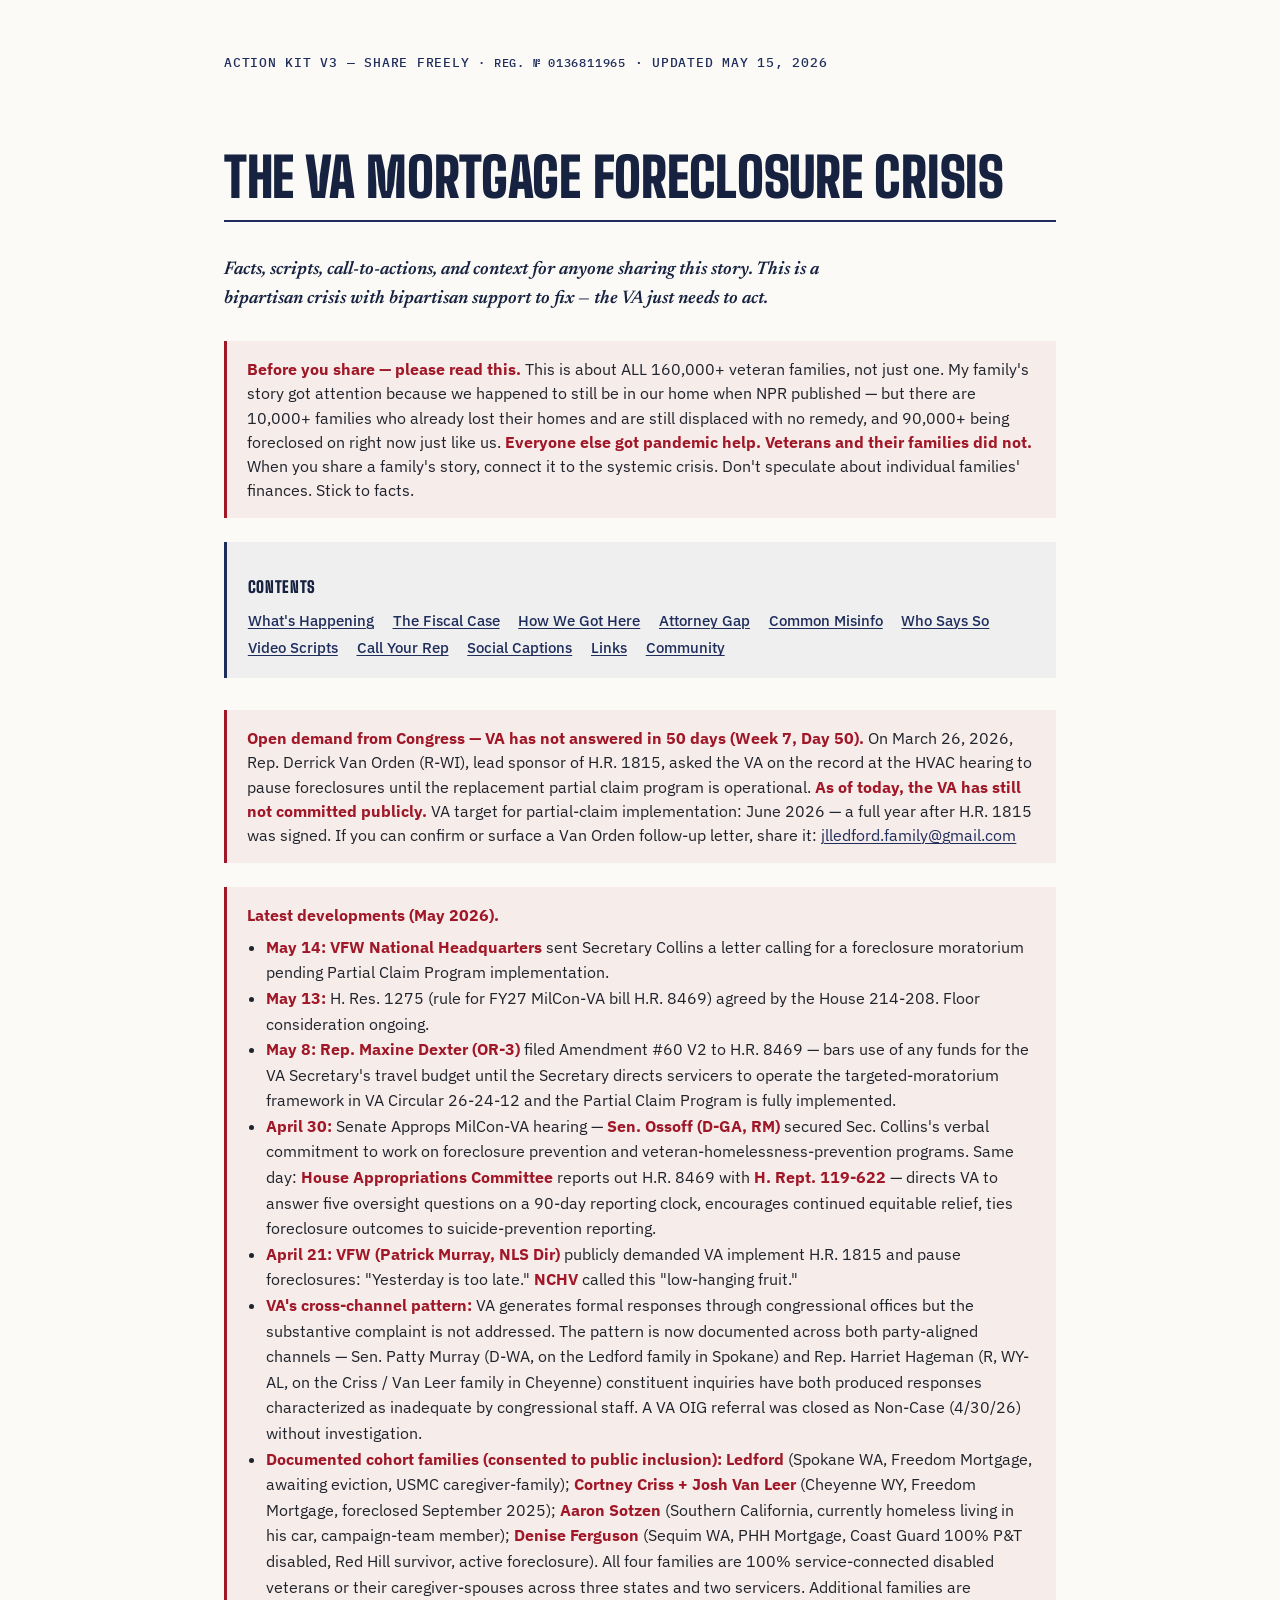
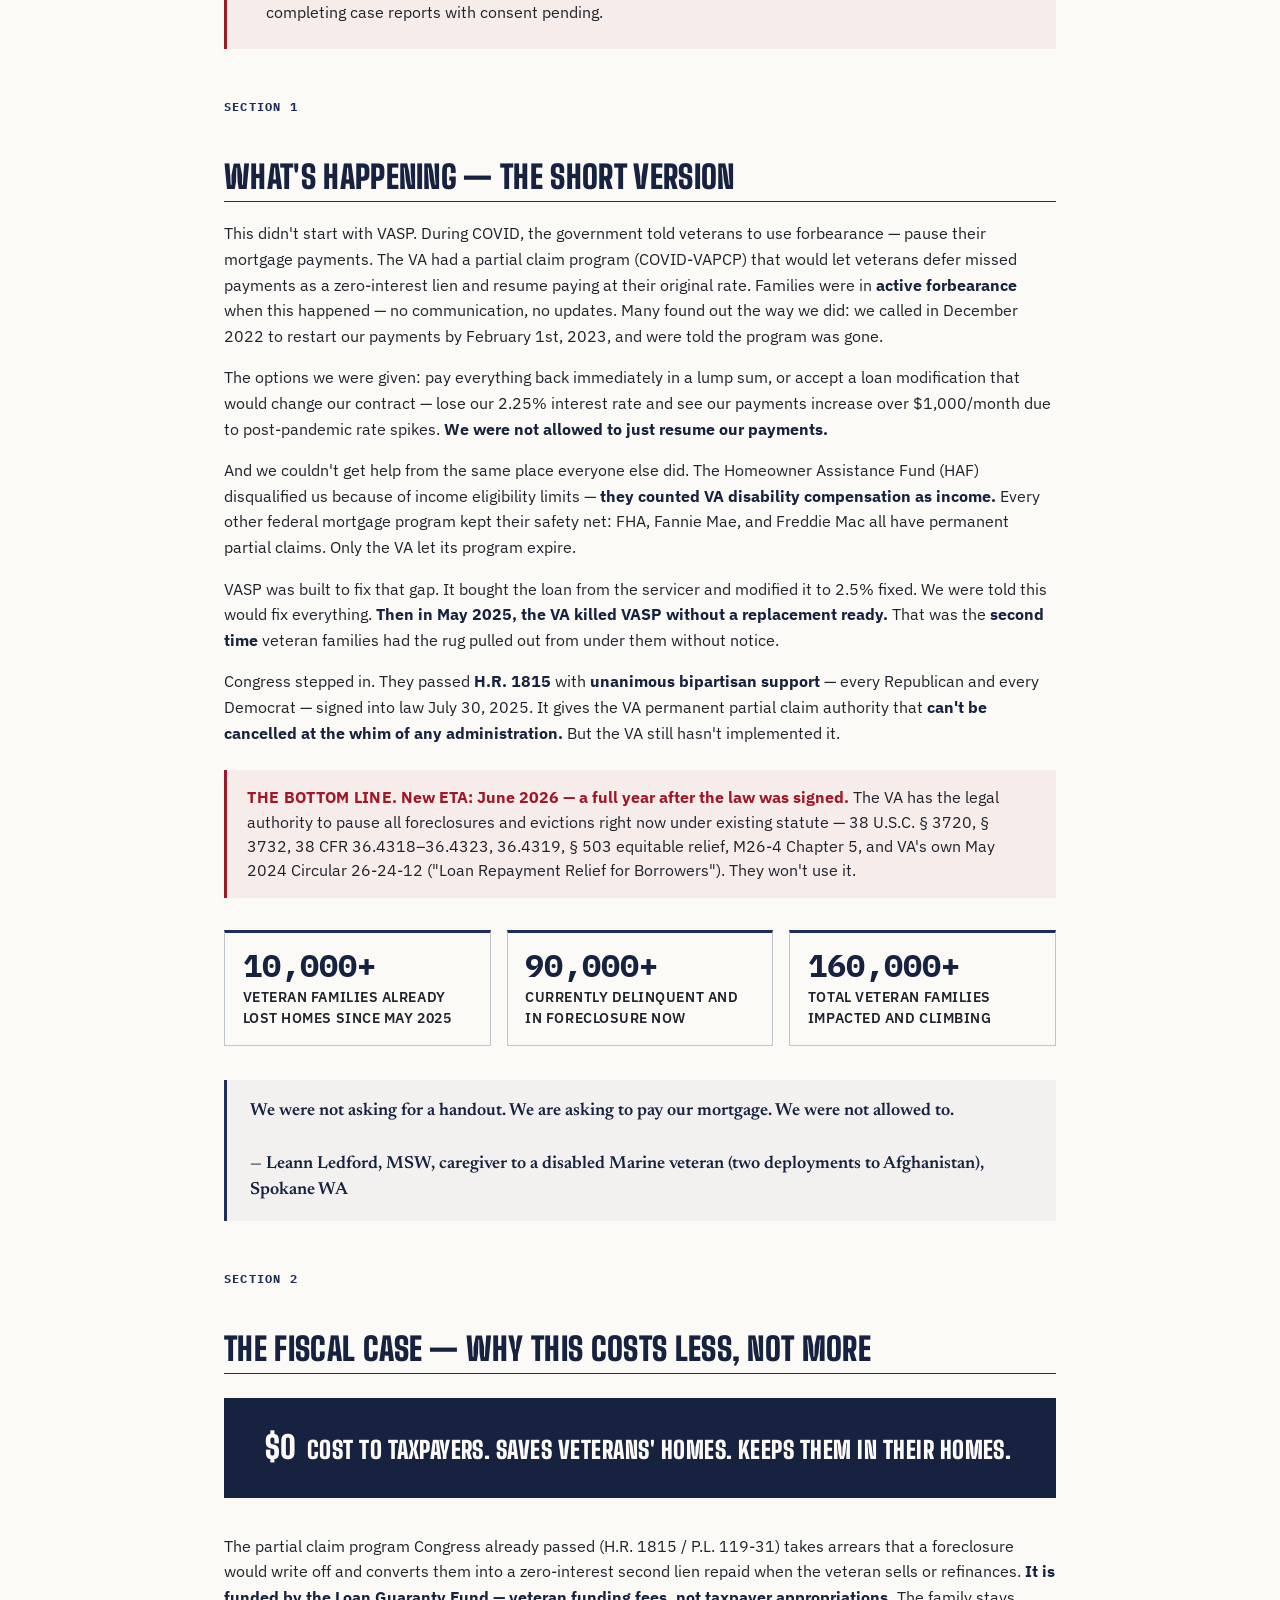
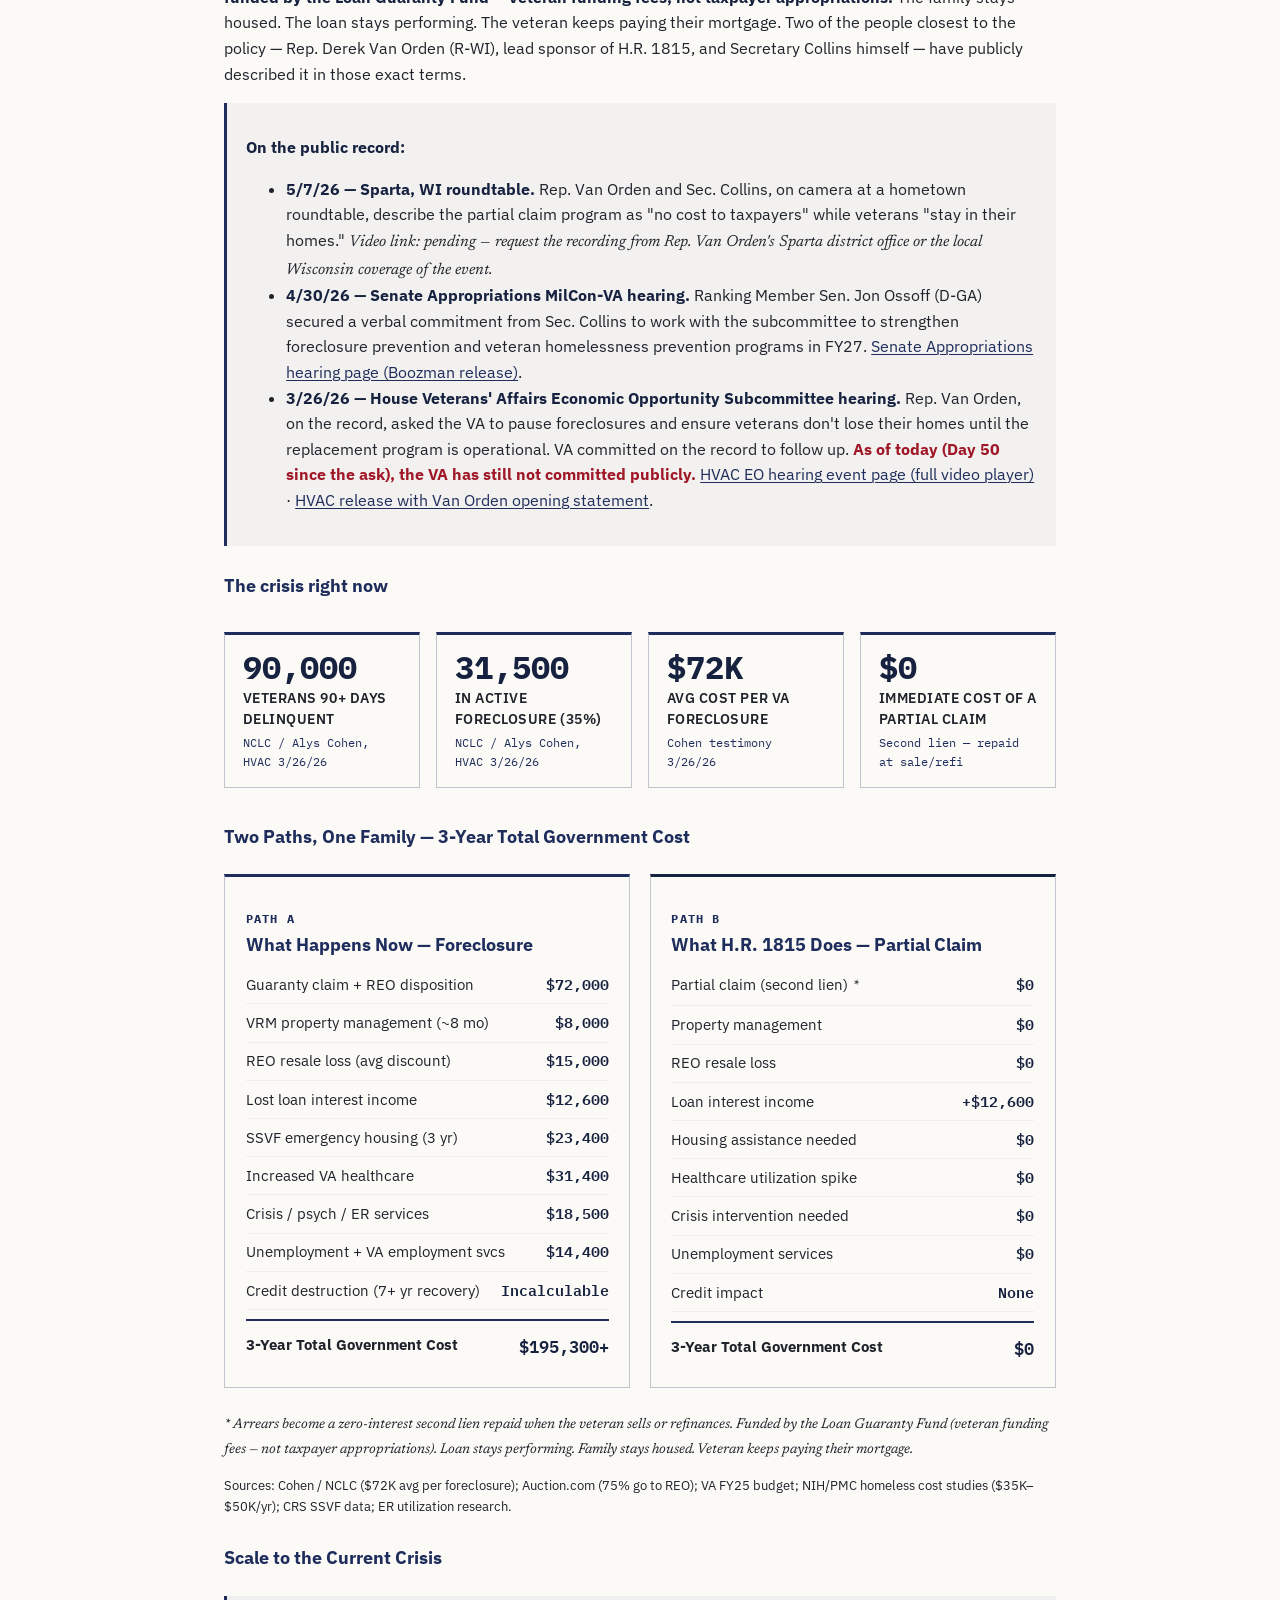
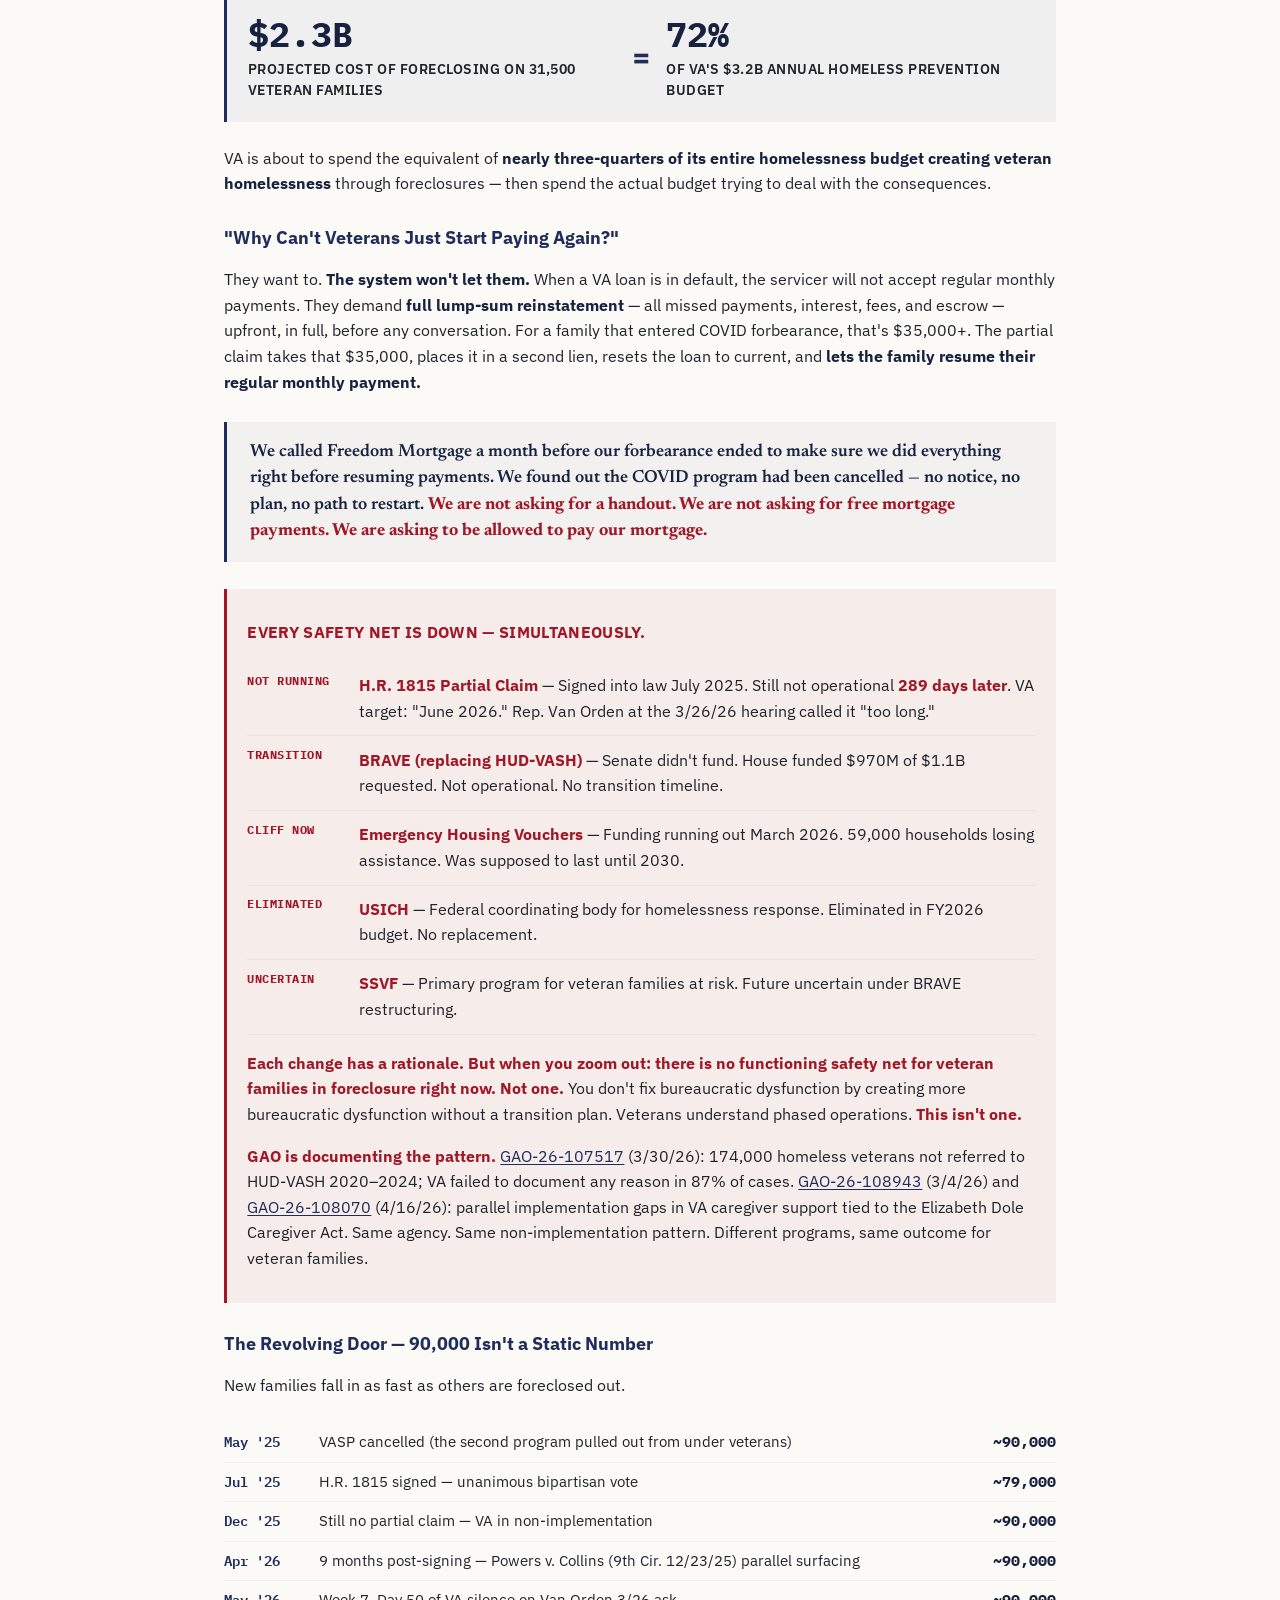
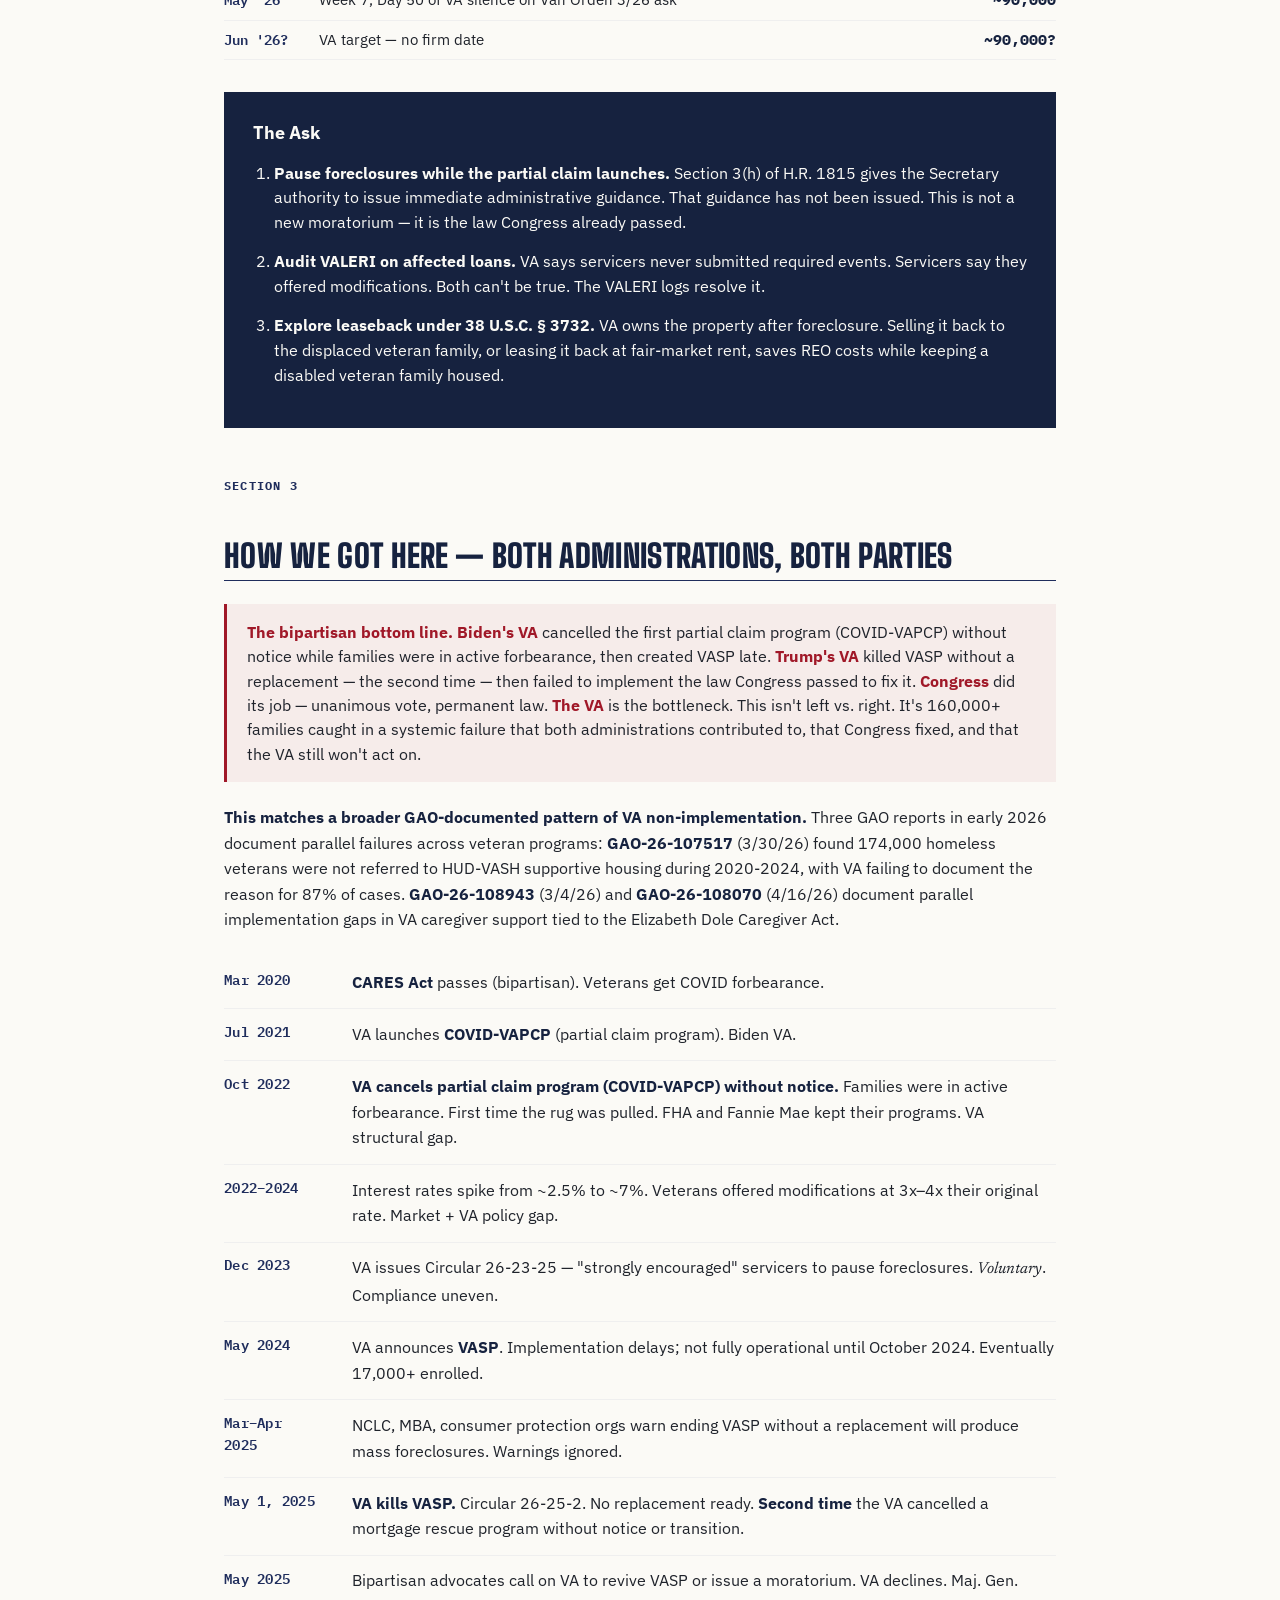
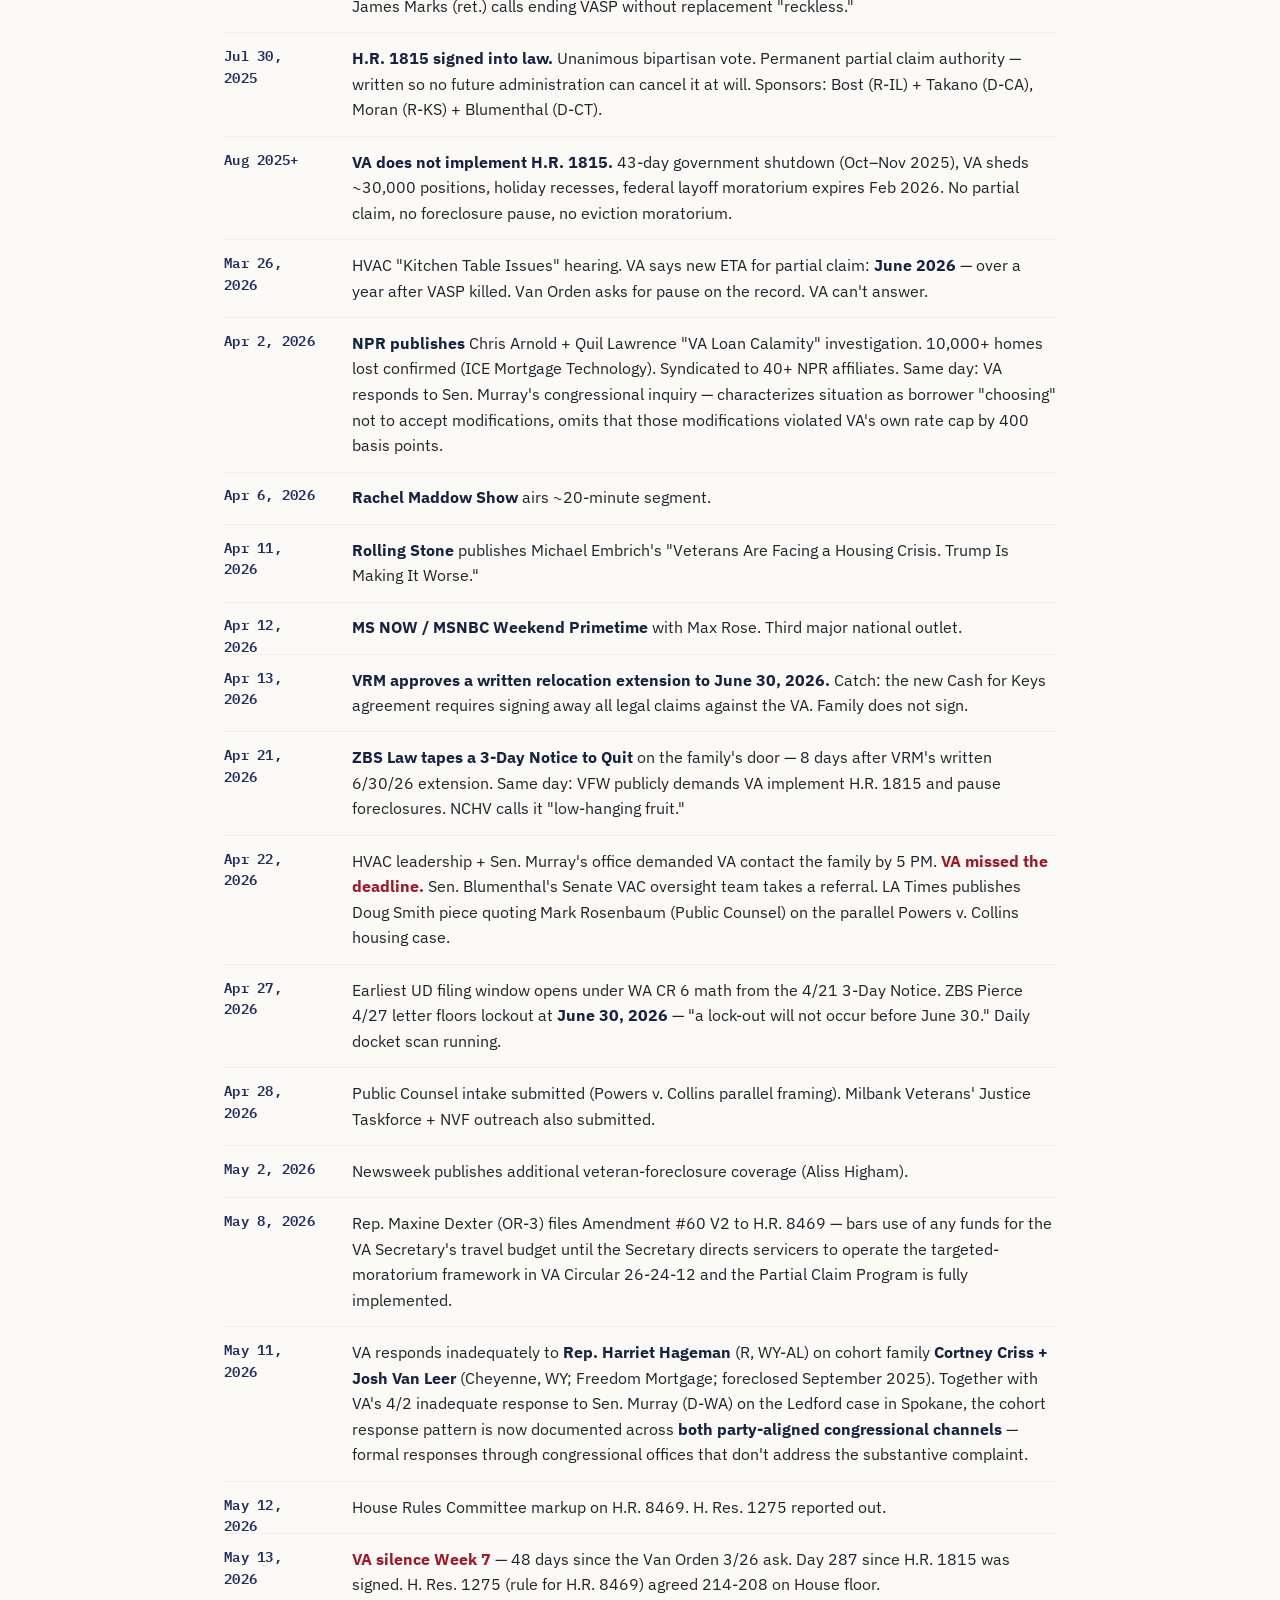
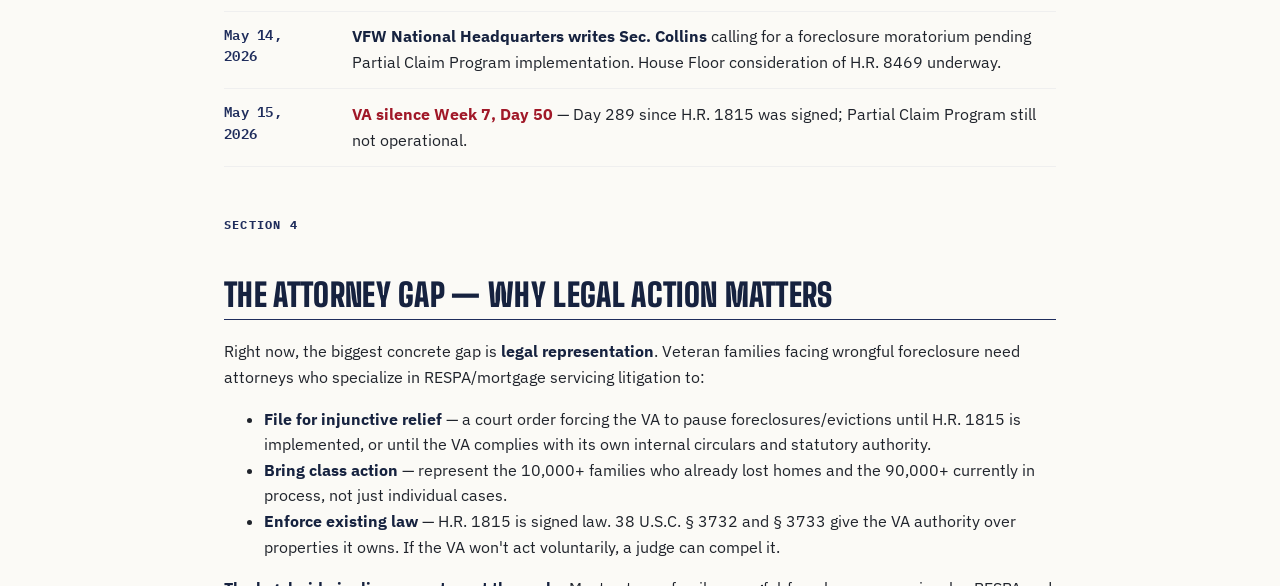
==== commit 332065be: "Replace fiscal-dashboard.html with meta-refresh redirect to Action Kit #fiscal-case anchor. Content " ====
--- a/fiscal-dashboard.html
+++ b/fiscal-dashboard.html
@@ -3,178 +3,23 @@
 <head>
 <meta charset="utf-8">
 <meta name="viewport" content="width=device-width,initial-scale=1">
-<title>The Real Cost of VA Foreclosure — Fiscal Analysis</title>
-<meta property="og:title" content="The Real Cost of VA Foreclosure — Fiscal Analysis">
-<meta property="og:description" content="VA is on track to spend ~$2.3B foreclosing on 31,500 veteran families — equivalent to 72% of its annual homeless prevention budget — instead of implementing the partial claim Congress already passed.">
+<title>Moved — VA Foreclosure Crisis Action Kit (Fiscal Case)</title>
+<meta http-equiv="refresh" content="0; url=./#fiscal-case">
+<link rel="canonical" href="./#fiscal-case">
 <link rel="stylesheet" href="shared/brand.css">
 <style>
-  .path-grid { display:grid; grid-template-columns:repeat(auto-fit,minmax(320px,1fr)); gap:1.2em; margin:1.5em 0; }
-  .path-card { border:1px solid var(--cell-border); border-top:3px solid var(--indigo); background:var(--bg); padding:1.2em 1.3em; }
-  .path-card.path-b { border-top-color:var(--indigo-deep); }
-  .path-card h3 { margin-top:0; }
-  .cost-line { display:flex; justify-content:space-between; gap:1em; padding:0.45em 0; border-bottom:1px solid var(--indigo-tint-5); font-size:0.95rem; }
-  .cost-line:last-of-type { border-bottom:none; }
-  .cost-line .amt { font-family:var(--face-mono); font-weight:600; color:var(--indigo-deep); white-space:nowrap; }
-  .cost-line.total { padding-top:0.8em; margin-top:0.6em; border-top:2px solid var(--indigo); font-weight:700; }
-  .cost-line.total .amt { font-size:1.05rem; color:var(--indigo-deep); }
-  .scale-block { display:grid; grid-template-columns:1fr auto 1fr; gap:1em; align-items:center; background:var(--indigo-tint-5); border-left:3px solid var(--indigo); padding:1.3em; margin:1.5em 0; }
-  .scale-block .figure { font-family:var(--face-mono); font-weight:700; font-size:2.2rem; color:var(--indigo-deep); line-height:1; }
-  .scale-block .equals { font-family:var(--face-display); font-weight:900; font-size:2rem; color:var(--indigo); text-align:center; }
-  .scale-block .label { font-family:var(--face-body); font-weight:600; font-size:0.85rem; text-transform:uppercase; letter-spacing:0.04em; margin-top:0.4em; display:block; }
-  .revolving { margin:1.5em 0; }
-  .revolving-row { display:grid; grid-template-columns:80px 1fr 90px; gap:1em; align-items:baseline; padding:0.5em 0; border-bottom:1px solid var(--indigo-tint-5); font-size:0.92rem; }
-  .revolving-row .when { font-family:var(--face-mono); font-weight:600; color:var(--indigo); font-size:0.85rem; }
-  .revolving-row .who { font-family:var(--face-mono); font-weight:700; color:var(--indigo-deep); text-align:right; }
-  .ask-block { background:var(--indigo-deep); color:var(--bg); padding:1.4em 1.5em; margin:2em 0; }
-  .ask-block h3 { color:var(--bg); border:none; margin-top:0; }
-  .ask-block ol { padding-left:1.3em; }
-  .ask-block li { margin:0.6em 0; line-height:1.5; }
-  .ask-block a { color:var(--bg); }
-  .net-list { list-style:none; padding:0; margin:1em 0; }
-  .net-list li { padding:0.7em 0 0.7em 7em; border-bottom:1px solid var(--indigo-tint-5); position:relative; }
-  .net-list li .status { position:absolute; left:0; top:0.7em; font-family:var(--face-mono); font-weight:700; font-size:0.78rem; color:var(--crimson); text-transform:uppercase; letter-spacing:0.04em; }
-  @media (max-width:600px) {
-    .scale-block { grid-template-columns:1fr; text-align:center; }
-    .scale-block .equals { transform:rotate(90deg); }
-    .revolving-row { grid-template-columns:1fr; }
-    .revolving-row .who { text-align:left; }
-    .net-list li { padding-left:0; padding-top:1.6em; }
-    .net-list li .status { position:static; display:block; margin-bottom:0.2em; }
-  }
+  body { max-width: 640px; margin: 6em auto; padding: 0 1.5em; }
+  .moved { background: var(--indigo-tint-5); border-left: 3px solid var(--indigo); padding: 1.4em 1.6em; }
+  .moved h1 { font-family: var(--face-display); font-weight: 900; color: var(--indigo-deep); text-transform: uppercase; letter-spacing: 0.02em; font-size: 1.6rem; border-bottom: 2px solid var(--indigo); padding-bottom: 0.3em; }
+  .moved a { color: var(--indigo-deep); font-weight: 700; }
 </style>
 </head>
 <body>
-<main class="page">
-
-<p class="meta-strip">Public Advocacy Brief <span class="reg-num">· REG. № 0136811965 · OIG 2026-16691 ·</span> Updated May 15, 2026</p>
-
-<h1>VA Is Spending More to Create Veteran Homelessness Than It Would Cost to Prevent It</h1>
-
-<p class="subtitle">Verified federal data. The program Congress passed to fix this — H.R. 1815 — still isn't operational <strong>289 days</strong> after signing. The safety net that catches families after foreclosure is being dismantled at the same time.</p>
-
-<div class="callout">
-<strong>Open demand from Congress — VA has not answered in 50 days (Week 7, Day 50).</strong><br>
-On March 26, 2026, Rep. Derrick Van Orden (R-WI), the lead sponsor of H.R. 1815, asked the VA on the record at the House Veterans' Affairs Committee hearing to pause foreclosures until the replacement partial claim program is operational, and to ensure no more veterans lose their homes in the meantime. VA could not answer in session and committed on the record to follow up. <span class="harm-flag">As of today, the VA has still not committed publicly.</span> The current VA target for partial-claim implementation is June 2026 — a full year after H.R. 1815 was signed.
+<div class="moved">
+<h1>This page has moved</h1>
+<p>The Fiscal Case content has been consolidated into the main <strong><a href="./#fiscal-case">VA Foreclosure Crisis Action Kit &mdash; Section 2: The Fiscal Case</a></strong>. You should be redirected automatically.</p>
+<p>If you are not redirected, <a href="./#fiscal-case">click here</a>.</p>
+<p style="margin-top:1.5em; font-size:0.85rem; color:var(--charcoal);">Why the move: the Action Kit now carries the full fiscal analysis (Path A foreclosure vs Path B partial claim cost comparison, scale block, safety-net dismantling, revolving-door timeline, The Ask) alongside the talking points, scripts, and voices on the record. One canonical page, easier to keep in sync.</p>
 </div>
-
-<p style="font-size:0.9rem; font-family:var(--face-body); color:var(--indigo); margin:1em 0; padding:0.6em 1em; background:var(--indigo-tint-5); border-left:3px solid var(--indigo);"><strong>Companion page:</strong> For talking points, call scripts, social-media captions, and take-action templates, see the <a href="index.html">VA Foreclosure Action Kit</a>.</p>
-
-<section class="section">
-<p class="section-label">The crisis right now</p>
-<div class="kpi-grid">
-  <div class="kpi-card"><span class="figure">90,000</span><span class="label">Veterans 90+ days delinquent</span><span class="source">NCLC/Cohen, HVAC 3/26/26</span></div>
-  <div class="kpi-card"><span class="figure">31,500</span><span class="label">In active foreclosure (35%)</span><span class="source">NCLC/Cohen, HVAC 3/26/26</span></div>
-  <div class="kpi-card"><span class="figure">$72K</span><span class="label">Avg cost per VA foreclosure</span><span class="source">Cohen testimony 3/26/26</span></div>
-  <div class="kpi-card"><span class="figure">$0</span><span class="label">Immediate cost of a partial claim</span><span class="source">Second lien — repaid at sale/refi</span></div>
-</div>
-</section>
-
-<section class="section">
-<h2>Two Paths, One Family — 3-Year Total Government Cost</h2>
-
-<div class="path-grid">
-  <div class="path-card">
-    <p class="section-label">Path A</p>
-    <h3>What Happens Now — Foreclosure</h3>
-    <div class="cost-line"><span>Guaranty claim + REO disposition</span><span class="amt">$72,000</span></div>
-    <div class="cost-line"><span>VRM property management (~8 mo)</span><span class="amt">$8,000</span></div>
-    <div class="cost-line"><span>REO resale loss (avg discount)</span><span class="amt">$15,000</span></div>
-    <div class="cost-line"><span>Lost loan interest income</span><span class="amt">$12,600</span></div>
-    <div class="cost-line"><span>SSVF emergency housing (3 yr)</span><span class="amt">$23,400</span></div>
-    <div class="cost-line"><span>Increased VA healthcare</span><span class="amt">$31,400</span></div>
-    <div class="cost-line"><span>Crisis / psych / ER services</span><span class="amt">$18,500</span></div>
-    <div class="cost-line"><span>Unemployment + VA employment svcs</span><span class="amt">$14,400</span></div>
-    <div class="cost-line"><span>Credit destruction (7+ yr recovery)</span><span class="amt">Incalculable</span></div>
-    <div class="cost-line total"><span>3-Year Total Government Cost</span><span class="amt">$195,300+</span></div>
-  </div>
-
-  <div class="path-card path-b">
-    <p class="section-label">Path B</p>
-    <h3>What H.R. 1815 Does — Partial Claim</h3>
-    <div class="cost-line"><span>Partial claim (second lien) <em>*</em></span><span class="amt">$0</span></div>
-    <div class="cost-line"><span>Property management</span><span class="amt">$0</span></div>
-    <div class="cost-line"><span>REO resale loss</span><span class="amt">$0</span></div>
-    <div class="cost-line"><span>Loan interest income</span><span class="amt">+$12,600</span></div>
-    <div class="cost-line"><span>Housing assistance needed</span><span class="amt">$0</span></div>
-    <div class="cost-line"><span>Healthcare utilization spike</span><span class="amt">$0</span></div>
-    <div class="cost-line"><span>Crisis intervention needed</span><span class="amt">$0</span></div>
-    <div class="cost-line"><span>Unemployment services</span><span class="amt">$0</span></div>
-    <div class="cost-line"><span>Credit impact</span><span class="amt">None</span></div>
-    <div class="cost-line total"><span>3-Year Total Government Cost</span><span class="amt">$0</span></div>
-  </div>
-</div>
-
-<p style="font-size:0.88rem; color:var(--charcoal);"><em>* Arrears become a zero-interest second lien repaid when the veteran sells or refinances. Funded by the Loan Guaranty Fund (veteran funding fees — not taxpayer appropriations). Loan stays performing. Family stays housed. Veteran keeps paying their mortgage.</em></p>
-
-<p style="font-size:0.82rem; color:var(--charcoal);">Sources: Cohen/NCLC ($72K); Auction.com (75% go to REO); VA FY25 budget; NIH/PMC homeless cost studies ($35K–$50K/yr); CRS SSVF data; ER utilization research.</p>
-</section>
-
-<section class="section">
-<h2>Scale This to the Current Crisis</h2>
-<div class="scale-block">
-  <div><span class="figure">$2.3B</span><span class="label">Projected cost of foreclosing on 31,500 veteran families</span></div>
-  <div class="equals">=</div>
-  <div><span class="figure">72%</span><span class="label">of VA's $3.2B annual homeless prevention budget</span></div>
-</div>
-<p>VA is about to spend the equivalent of <strong>nearly three-quarters of its entire homelessness budget creating veteran homelessness</strong> through foreclosures — then spend the actual budget trying to deal with the consequences.</p>
-</section>
-
-<section class="section">
-<h3>"Why Can't Veterans Just Start Paying Again?"</h3>
-<p>They want to. <strong>The system won't let them.</strong></p>
-<p>When a VA loan is in default, the servicer will not accept regular monthly payments. They demand <strong>full lump-sum reinstatement</strong> — all missed payments, interest, fees, and escrow — upfront, in full, before any conversation. For a family that entered COVID forbearance, that's <strong>$35,000+</strong>.</p>
-<p>The partial claim takes that $35,000, places it in a second lien, resets the loan to current, and <strong>lets the family resume their regular monthly payment.</strong></p>
-<blockquote class="pull-quote">We called Freedom Mortgage a month before our forbearance ended to make sure we did everything right before resuming payments. We found out the COVID program had been cancelled — no notice, no plan, no path to restart. <strong>We are not asking for a handout. We are not asking for free mortgage payments. We are asking to be allowed to pay our mortgage.</strong></blockquote>
-</section>
-
-<section class="section">
-<h2>Every Safety Net Is Down — Simultaneously</h2>
-<ul class="net-list">
-  <li><span class="status">Not running</span><strong>H.R. 1815 Partial Claim</strong> — Signed into law July 2025. Still not operational <strong>287 days later</strong>. VA target: "June 2026." Van Orden at 3/26 hearing: "too long."</li>
-  <li><span class="status">Transition</span><strong>BRAVE (replacing HUD-VASH)</strong> — Senate didn't fund. House funded $970M of $1.1B requested. Not operational. No transition timeline.</li>
-  <li><span class="status">Cliff now</span><strong>Emergency Housing Vouchers</strong> — Funding running out March 2026. 59,000 households losing assistance. Was supposed to last until 2030.</li>
-  <li><span class="status">Eliminated</span><strong>USICH</strong> — Federal coordinating body for homelessness response. Eliminated in FY2026 budget. No replacement.</li>
-  <li><span class="status">Uncertain</span><strong>SSVF</strong> — Primary program for veteran families at risk. Future uncertain under BRAVE restructuring.</li>
-</ul>
-<p>Each change has a rationale. But when you zoom out: there is no functioning safety net for veteran families in foreclosure right now. Not one. You don't fix bureaucratic dysfunction by creating more bureaucratic dysfunction without a transition plan. Veterans understand phased operations. <strong>This isn't one.</strong></p>
-<p><strong>GAO is documenting the pattern.</strong> GAO-26-107517 (3/30/26): 174,000 homeless veterans not referred to HUD-VASH 2020-2024; VA failed to document reason 87% of the time. GAO-26-108943 (3/4/26) and GAO-26-108070 (4/16/26): parallel implementation gaps in VA caregiver support tied to the Elizabeth Dole Caregiver Act. Same agency. Same non-implementation pattern. Different programs, same outcome for veteran families.</p>
-</section>
-
-<section class="section">
-<h2>The Revolving Door — 90,000 Isn't a Static Number</h2>
-<p>New families fall in as fast as others are foreclosed out.</p>
-<div class="revolving">
-  <div class="revolving-row"><span class="when">May '25</span><span>VASP cancelled (the second program pulled out from under veterans)</span><span class="who">~90,000</span></div>
-  <div class="revolving-row"><span class="when">Jul '25</span><span>H.R. 1815 signed — unanimous bipartisan vote</span><span class="who">~79,000</span></div>
-  <div class="revolving-row"><span class="when">Dec '25</span><span>Still no partial claim — VA in non-implementation</span><span class="who">~90,000</span></div>
-  <div class="revolving-row"><span class="when">Apr '26</span><span>9 months post-signing — Powers v. Collins (9th Cir. 12/23/25) parallel surfacing</span><span class="who">~90,000</span></div>
-  <div class="revolving-row"><span class="when">May '26</span><span>Week 7 of VA silence on Van Orden 3/26 ask</span><span class="who">~90,000</span></div>
-  <div class="revolving-row"><span class="when">Jun '26?</span><span>VA target — no firm date</span><span class="who">~90,000?</span></div>
-</div>
-</section>
-
-<div class="framing-flag">Already law. Not yet implemented. Day 287.</div>
-
-<section class="section ask-block">
-<h3>The Ask</h3>
-<ol>
-<li><strong>Pause foreclosures while the partial claim launches.</strong> Section 3(h) of H.R. 1815 gives the Secretary authority to issue immediate administrative guidance. That guidance hasn't been issued. This isn't a new moratorium. It's the law you already passed.</li>
-<li><strong>Audit VALERI on affected loans.</strong> VA says servicers never submitted. Servicers say they offered modifications. Both can't be true. The VALERI logs resolve it.</li>
-<li><strong>Explore leaseback under 38 U.S.C. § 3732.</strong> VA now owns the property. Selling or leasing it back saves REO costs while keeping a disabled veteran family housed.</li>
-</ol>
-</section>
-
-<footer class="page-footer">
-<p><strong>Sources:</strong> Cohen/NCLC HVAC testimony 3/26/26 · Auction.com HVAC testimony 3/26/26 · VA Homeless Programs FY25 Budget ($3.2B) · FY26 Budget ($3.46B requested) · NIH/PMC homeless cost studies · CRS Report RL34024 · NPR/ICE delinquency data · NLIHC FY26 analysis · Bipartisan Policy Center FY26 THUD summary · H.R. 1815 (P.L. 119-31) · 38 CFR 36.4319 · LA Times (Doug Smith) on West LA VA campus housing 4/22/26 · NPR (Chris Arnold + Quil Lawrence) "VA Loan Calamity" 4/2/26 · GAO-26-107517 (3/30/26) · GAO-26-108943 (3/4/26) · GAO-26-108070 (4/16/26).</p>
-
-<p>Prepared by <strong>Leann Ledford</strong> · Social Worker, WA State Certified Victim Advocate, MSW Graduate Student<br>
-Spouse and caregiver to a disabled Marine veteran (two deployments to Afghanistan) · 2022 Elizabeth Dole Foundation Caregiver Fellow<br>
-<a href="mailto:jlledford.family@gmail.com">jlledford.family@gmail.com</a> · <a href="https://linktr.ee/leann.salmonberry">linktr.ee/leann.salmonberry</a></p>
-
-<p><span class="reg-num">REG. № 0136811965 · OIG 2026-16691 · CFPB 260407-31030512</span><br>
-<span class="day-counter">DAY 287 / H.R. 1815 UNIMPLEMENTED · v2026-05-13</span></p>
-</footer>
-
-</main>
 </body>
 </html>
